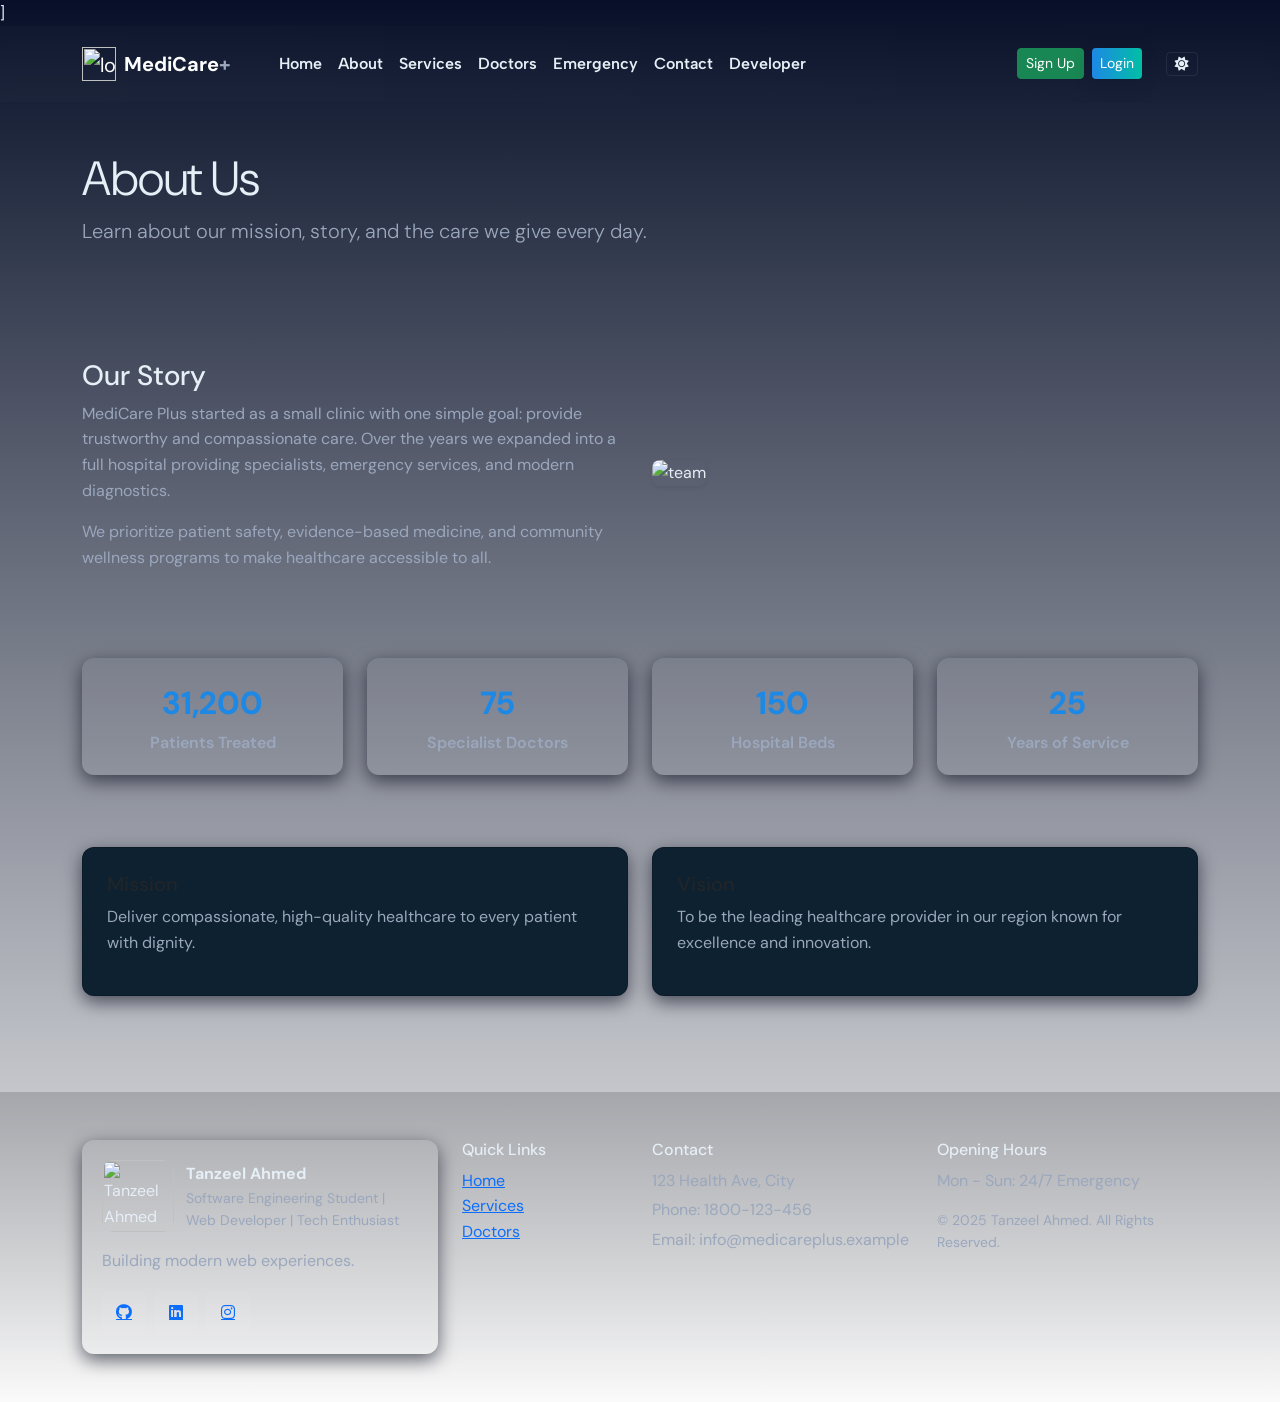
==== about.html @ 91dddd6b "docs" ====
]<!doctype html>
<html lang="en">
<head>
  <meta charset="utf-8" />
  <meta name="viewport" content="width=device-width,initial-scale=1" />
  <title>About — MediCare Plus</title>

  <link href="https://fonts.googleapis.com/css2?family=DM+Sans:wght@400;700&family=Albert+Sans:wght@400;600&display=swap" rel="stylesheet">
  <link href="https://cdn.jsdelivr.net/npm/bootstrap@5.3.2/dist/css/bootstrap.min.css" rel="stylesheet">
  <link href="https://cdnjs.cloudflare.com/ajax/libs/font-awesome/6.4.0/css/all.min.css" rel="stylesheet">
  <link href="https://unpkg.com/aos@2.3.1/dist/aos.css" rel="stylesheet">
  <link rel="stylesheet" href="style.css">
  <link rel="icon" href="https://img.icons8.com/ios-filled/50/00aaff/hospital-cross.png">
</head>
<body>
  <div class="scroll-progress" id="scrollProgress"></div>
  <!-- NAVBAR (same structure as index) -->
  <nav class="navbar navbar-expand-lg navbar-dark sticky-top py-3">
    <div class="container">
      <a class="navbar-brand d-flex align-items-center" href="index.html">
        <img src="https://img.icons8.com/ios-filled/40/ffffff/hospital.png" alt="logo" style="width:34px;margin-right:8px;">
        <span class="fw-bold">MediCare<span class="text-muted-2">+</span></span>
      </a>
      <button class="navbar-toggler" type="button" data-bs-toggle="collapse" data-bs-target="#navMain">
        <span class="navbar-toggler-icon"></span>
      </button>
      <div class="collapse navbar-collapse" id="navMain">
        <ul class="navbar-nav ms-4 me-auto">
          <li class="nav-item"><a href="index.html" class="nav-link">Home</a></li>
          <li class="nav-item"><a href="about.html" class="nav-link">About</a></li>
          <li class="nav-item"><a href="services.html" class="nav-link">Services</a></li>
          <li class="nav-item"><a href="doctors.html" class="nav-link">Doctors</a></li>
          <li class="nav-item"><a href="emergency.html" class="nav-link text-danger">Emergency</a></li>
          <li class="nav-item"><a href="contact.html" class="nav-link">Contact</a></li>
          <li class="nav-item"><a href="developer.html" class="nav-link">Developer</a></li>
        </ul>

        <div id="authArea" class="d-flex align-items-center gap-2"></div>
        <div class="ms-3 d-flex align-items-center">
          <button id="themeToggleBtn" class="btn btn-sm btn-outline-light ms-2" title="Toggle theme"><i class="fa-solid fa-sun"></i></button>
        </div>
      </div>
    </div>
  </nav>

  <!-- PAGE HEADER -->
  <header class="py-5" style="background-image: url('https://source.unsplash.com/1600x500/?hospital,building'); background-size:cover; background-position:center;">
    <div class="container text-white" data-aos="fade-up">
      <h1 class="display-5">About Us</h1>
      <p class="lead text-muted-2">Learn about our mission, story, and the care we give every day.</p>
    </div>
  </header>

  <main class="py-5">
    <div class="container">
      <div class="row g-4 align-items-center">
        <div class="col-lg-6" data-aos="fade-right">
          <h3>Our Story</h3>
          <p class="text-muted-2">MediCare Plus started as a small clinic with one simple goal: provide trustworthy and compassionate care. Over the years we expanded into a full hospital providing specialists, emergency services, and modern diagnostics.</p>
          <p class="text-muted-2">We prioritize patient safety, evidence-based medicine, and community wellness programs to make healthcare accessible to all.</p>
        </div>
        <div class="col-lg-6" data-aos="fade-left">
          <img src="https://source.unsplash.com/900x600/?healthcare,team" alt="team" class="img-fluid rounded-3 shadow-sm">
        </div>
      </div>

      <!-- STATS -->
      <div class="row mt-5 gy-4">
        <div class="col-md-3" data-aos="fade-up">
          <div class="stat footer-card js-counter">
            <div class="num" data-target="50000">0</div>
            <div class="kicker">Patients Treated</div>
          </div>
        </div>
        <div class="col-md-3" data-aos="fade-up" data-aos-delay="80">
          <div class="stat footer-card js-counter">
            <div class="num" data-target="200">0</div>
            <div class="kicker">Specialist Doctors</div>
          </div>
        </div>
        <div class="col-md-3" data-aos="fade-up" data-aos-delay="160">
          <div class="stat footer-card js-counter">
            <div class="num" data-target="300">0</div>
            <div class="kicker">Hospital Beds</div>
          </div>
        </div>
        <div class="col-md-3" data-aos="fade-up" data-aos-delay="240">
          <div class="stat footer-card js-counter">
            <div class="num" data-target="25">0</div>
            <div class="kicker">Years of Service</div>
          </div>
        </div>
      </div>

      <!-- Mission & Vision -->
      <div class="row mt-5 gy-4">
        <div class="col-md-6" data-aos="fade-up"><div class="card p-4 custom"><h5>Mission</h5><p class="text-muted-2">Deliver compassionate, high-quality healthcare to every patient with dignity.</p></div></div>
        <div class="col-md-6" data-aos="fade-up" data-aos-delay="80"><div class="card p-4 custom"><h5>Vision</h5><p class="text-muted-2">To be the leading healthcare provider in our region known for excellence and innovation.</p></div></div>
      </div>

    </div>
  </main>

  <!-- Footer (same as index) -->
  <footer class="site-footer">
    <div class="container">
      <div class="row gy-4">
        <div class="col-lg-4">
          <div class="footer-card">
            <div class="d-flex align-items-center">
              <img src="https://via.placeholder.com/100x100?text=TA" alt="Tanzeel Ahmed" style="width:72px;height:72px;border-radius:12px;margin-right:12px;">
              <div>
                <strong>Tanzeel Ahmed</strong>
                <div class="small text-muted-2">Software Engineering Student | Web Developer | Tech Enthusiast</div>
              </div>
            </div>
            <p class="mt-3 text-muted-2">Building modern web experiences.</p>
            <div class="d-flex mt-3">
              <a class="social-icon" href="https://github.com/Tanzeel804" target="_blank" rel="noreferrer"><i class="fa-brands fa-github"></i></a>
              <a class="social-icon" href="https://www.linkedin.com/in/tanzeel-ahmed-b21288397/" target="_blank" rel="noreferrer"><i class="fa-brands fa-linkedin"></i></a>
              <a class="social-icon" href="https://www.instagram.com/tanzeelahmedpov/" target="_blank" rel="noreferrer"><i class="fa-brands fa-instagram"></i></a>
            </div>
          </div>
        </div>

        <div class="col-lg-2">
          <h6>Quick Links</h6>
          <ul class="list-unstyled text-muted-2">
            <li><a href="index.html">Home</a></li>
            <li><a href="services.html">Services</a></li>
            <li><a href="doctors.html">Doctors</a></li>
          </ul>
        </div>

        <div class="col-lg-3">
          <h6>Contact</h6>
          <p class="text-muted-2 mb-1">123 Health Ave, City</p>
          <p class="text-muted-2 mb-1">Phone: 1800-123-456</p>
          <p class="text-muted-2 mb-0">Email: info@medicareplus.example</p>
        </div>

        <div class="col-lg-3">
          <h6>Opening Hours</h6>
          <p class="text-muted-2 mb-0">Mon - Sun: 24/7 Emergency</p>
          <div class="mt-3"><small class="text-muted-2">© 2025 Tanzeel Ahmed. All Rights Reserved.</small></div>
        </div>
      </div>
    </div>
  </footer>

  <button id="backToTop" class="btn btn-primary" title="Back to top"><i class="fa-solid fa-arrow-up"></i></button>

  <!-- SIGNUP / LOGIN modals (same markup as index) -->
  <!-- Signup -->
  <div class="modal fade" id="signupModal" tabindex="-1" aria-hidden="true">
    <div class="modal-dialog modal-dialog-centered"><div class="modal-content">
      <form id="signupForm">
        <div class="modal-header"><h5 class="modal-title">Sign Up</h5><button class="btn-close" data-bs-dismiss="modal"></button></div>
        <div class="modal-body">
          <div class="mb-3"><label class="form-label">Full Name</label><input id="signupName" class="form-control" required></div>
          <div class="mb-3"><label class="form-label">Email</label><input id="signupEmail" type="email" class="form-control" required></div>
          <div class="mb-3"><label class="form-label">Password</label><input id="signupPassword" type="password" class="form-control" required></div>
          <div class="mb-3"><label class="form-label">Confirm Password</label><input id="signupPassword2" type="password" class="form-control" required></div>
        </div>
        <div class="modal-footer"><button class="btn btn-secondary" data-bs-dismiss="modal" type="button">Cancel</button><button class="btn btn-primary" type="submit">Create Account</button></div>
      </form>
    </div></div>
  </div>

  <!-- Login -->
  <div class="modal fade" id="loginModal" tabindex="-1" aria-hidden="true">
    <div class="modal-dialog modal-dialog-centered"><div class="modal-content">
      <form id="loginForm">
        <div class="modal-header"><h5 class="modal-title">Login</h5><button class="btn-close" data-bs-dismiss="modal"></button></div>
        <div class="modal-body">
          <div class="mb-3"><label class="form-label">Email</label><input id="loginEmail" type="email" class="form-control" required></div>
          <div class="mb-3"><label class="form-label">Password</label><input id="loginPassword" type="password" class="form-control" required></div>
        </div>
        <div class="modal-footer"><button class="btn btn-secondary" data-bs-dismiss="modal" type="button">Cancel</button><button class="btn btn-primary" type="submit">Login</button></div>
      </form>
    </div></div>
  </div>

  <script src="https://cdn.jsdelivr.net/npm/bootstrap@5.3.2/dist/js/bootstrap.bundle.min.js"></script>
  <script src="https://unpkg.com/aos@2.3.1/dist/aos.js"></script>
  <script src="script.js"></script>
</body>
</html>
---- style.css ----
/* style.css
   Main styles, theme variables, responsive rules, footer + components
*/

/* ---------------------------
   THEME VARIABLES (default: dark)
   --------------------------- */
:root {
    /* primary / accents */
    --primary: #1e88e5;
    --secondary: #43a047;
    --accent: #00bfa5;

    /* backgrounds / text */
    --bg: #071028;
    --surface: #0f1724;
    --muted: #9aa7bd;
    --text: #e6eef6;
    --card: #0e2130;
    --danger: #e34b4b;

    /* other */
    --glass: rgba(255, 255, 255, 0.04);
    --radius: 12px;
    --shadow: 0 6px 18px rgba(2, 6, 23, 0.6);
}

/* Light theme overrides */
:root[data-theme="light"] {
    --primary: #0b66ff;
    --secondary: #1e9b6f;
    --accent: #0ea5a4;

    --bg: #f7fbff;
    --surface: #ffffff;
    --muted: #576573;
    --text: #052028;
    --card: #ffffff;
    --danger: #c53030;

    --glass: rgba(2, 6, 23, 0.02);
    --shadow: 0 8px 24px rgba(2, 6, 23, 0.06);
}

/* ---------------------------
   Fonts (use Google Fonts links in HTML)
   Fallbacks provided
   --------------------------- */
body {
    font-family: "DM Sans", system-ui, -apple-system, "Segoe UI", Roboto, "Helvetica Neue", Arial;
    background: linear-gradient(180deg, var(--bg) 0%, rgba(0, 0, 0, 0.02) 100%);
    color: var(--text);
    -webkit-font-smoothing: antialiased;
    -moz-osx-font-smoothing: grayscale;
    line-height: 1.6;
    margin: 0;
}

/* Headings: attempt to use 'Supreme Spihe' for hero/section titles,
   fallback to 'DM Sans' or system fonts if not available. */
.h1,
h1,
.hero-title {
    font-family: "Supreme Spihe", "DM Sans", sans-serif;
    font-weight: 700;
    letter-spacing: -0.5px;
    color: var(--text);
}

/* Accent font */
.accent {
    font-family: "Zen Dot Z", "DM Sans", sans-serif;
}

/* Nav specific */
.navbar {
    background: linear-gradient(90deg, rgba(255, 255, 255, 0.02), transparent);
    backdrop-filter: blur(6px);
    box-shadow: none;
}

.navbar .nav-link {
    color: var(--text) !important;
    font-family: "Albert Sans", "DM Sans", sans-serif;
    font-weight: 600;
}

/* Scroll progress bar (top) */
.scroll-progress {
    position: fixed;
    top: 0;
    left: 0;
    height: 4px;
    width: 0%;
    background: linear-gradient(90deg, var(--primary), var(--accent));
    z-index: 11000;
    border-bottom-right-radius: 3px;
    border-bottom-left-radius: 3px;
}

/* HERO */
.hero {
    padding: 80px 0;
    background-image: linear-gradient(180deg, rgba(0, 0, 0, 0.25), rgba(0, 0, 0, 0.1));
    border-bottom-left-radius: 18px;
    border-bottom-right-radius: 18px;
}

.hero .card {
    background: linear-gradient(180deg, rgba(255, 255, 255, 0.02), rgba(255, 255, 255, 0.01));
    border-radius: var(--radius);
    box-shadow: var(--shadow);
}

/* Services / cards */
.card.custom {
    border-radius: 12px;
    background: var(--card);
    box-shadow: var(--shadow);
    transition: transform .28s ease, box-shadow .28s ease;
}

.card.custom:hover {
    transform: translateY(-8px);
    box-shadow: 0 18px 40px rgba(2, 6, 23, 0.5);
}

/* Doctor card */
.doctor-card {
    border-radius: 14px;
    overflow: hidden;
    background: linear-gradient(180deg, rgba(255, 255, 255, 0.01), rgba(255, 255, 255, 0.02));
    transition: transform .25s ease;
}

.doctor-card:hover {
    transform: translateY(-8px);
}

/* Buttons */
.btn-primary {
    background: linear-gradient(90deg, var(--primary), var(--accent));
    border: none;
    box-shadow: 0 6px 18px rgba(10, 20, 40, 0.2);
}

.btn-outline-light {
    color: var(--text);
    border-color: rgba(255, 255, 255, 0.08);
}

/* Footer */
.site-footer {
    background: linear-gradient(180deg, rgba(0, 0, 0, 0.16), transparent);
    padding: 48px 0;
    margin-top: 48px;
}

.footer-card {
    background: linear-gradient(180deg, rgba(255, 255, 255, 0.02), rgba(255, 255, 255, 0.01));
    border-radius: 12px;
    padding: 20px;
    box-shadow: var(--shadow);
}

/* Back-to-top button */
#backToTop {
    position: fixed;
    right: 18px;
    bottom: 18px;
    z-index: 10800;
    display: none;
    border-radius: 50%;
    width: 48px;
    height: 48px;
    align-items: center;
    justify-content: center;
}

/* Counters */
.stat {
    text-align: center;
}

.stat .num {
    font-size: 2rem;
    font-weight: 800;
    color: var(--primary);
}

/* Forms */
.form-control:focus {
    box-shadow: 0 6px 18px rgba(10, 20, 40, 0.08);
    border-color: var(--primary);
}

/* Responsive tweaks */
@media (max-width: 768px) {
    .hero {
        padding: 36px 0;
    }
}

/* small helper */
.text-muted-2 {
    color: var(--muted);
}

/* utilities for badge/emergency */
.emergency-badge {
    display: inline-flex;
    gap: 8px;
    align-items: center;
    padding: 8px 12px;
    border-radius: 999px;
    background: linear-gradient(90deg, rgba(227, 75, 75, 0.12), rgba(255, 255, 255, 0.02));
    border: 1px solid rgba(227, 75, 75, 0.08);
    color: var(--danger);
    font-weight: 700;
}

/* small card for footer social icons */
.social-icon {
    width: 44px;
    height: 44px;
    display: inline-flex;
    align-items: center;
    justify-content: center;
    border-radius: 8px;
    background: var(--glass);
    margin-right: 8px;
    transition: transform .15s ease;
}

.social-icon:hover {
    transform: translateY(-4px);
}

/* small form error */
.invalid-feedback {
    display: none;
    color: #ff8080;
    font-weight: 600;
}

.is-invalid+.invalid-feedback {
    display: block;
}

/* small subtle util */
.kicker {
    color: var(--muted);
    font-weight: 600;
}

/* END of style.css */
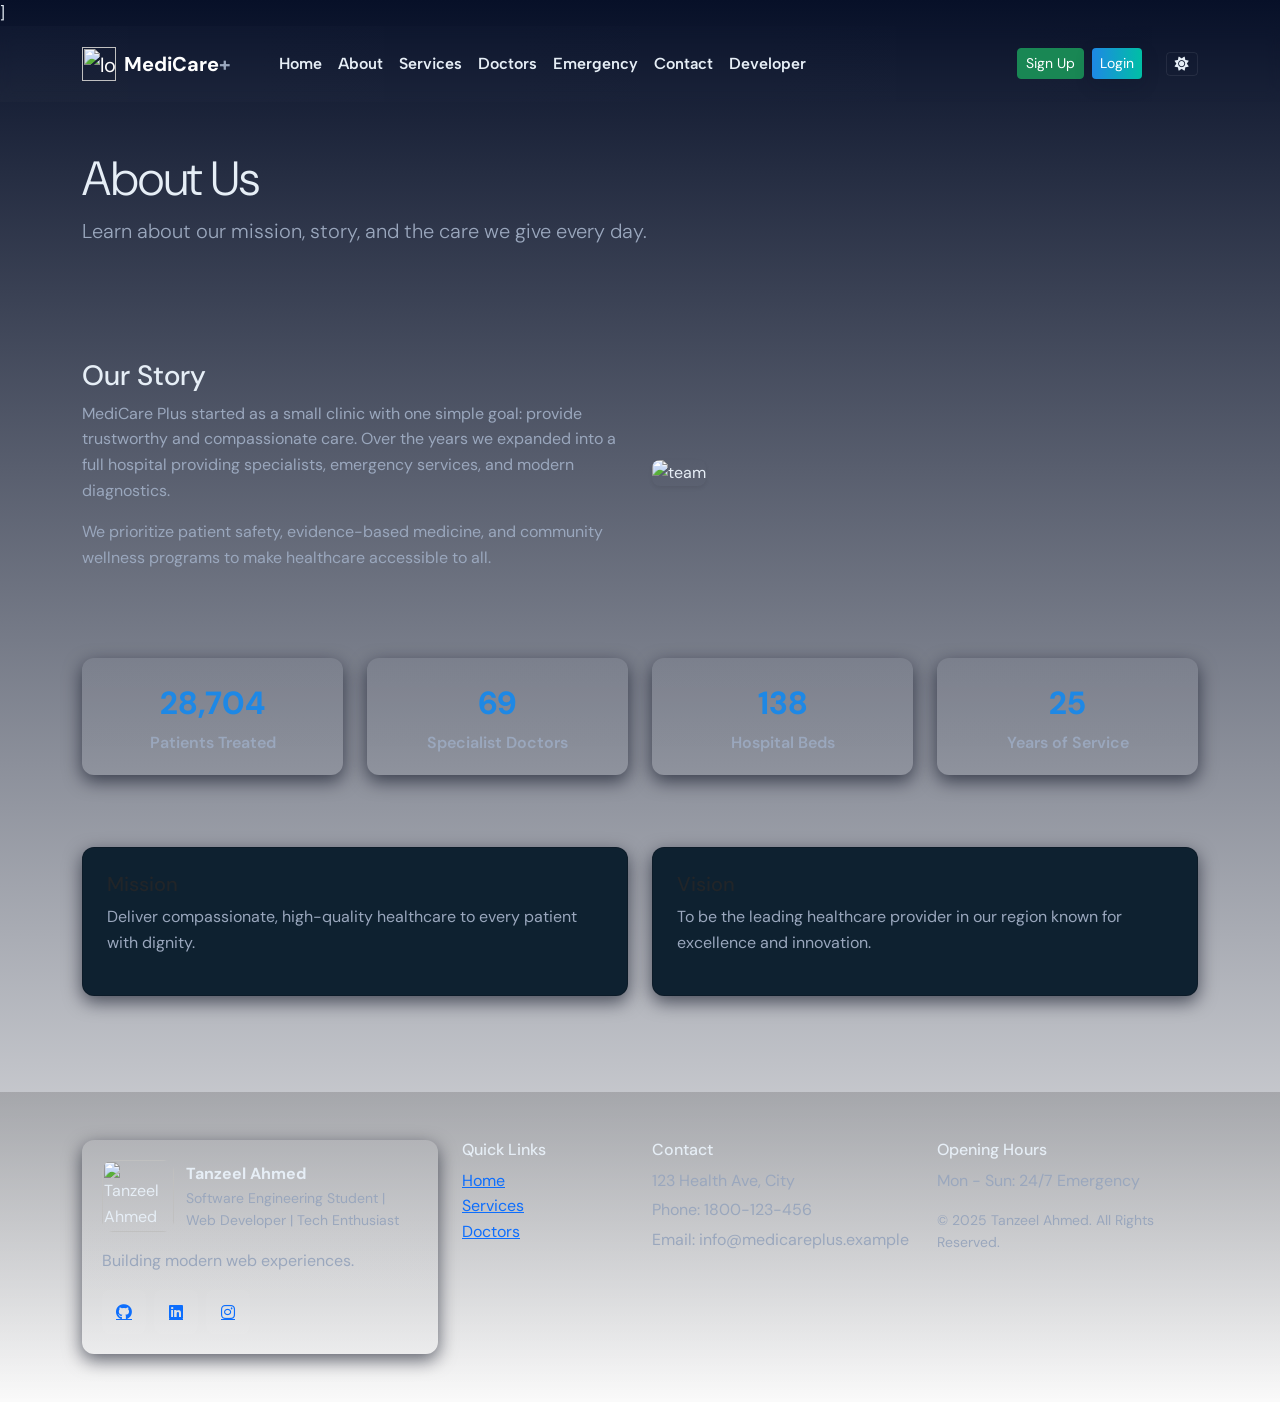
==== commit ff7a728c: "docs" ====
--- a/about.html
+++ b/about.html
@@ -1,188 +1,376 @@
 ]<!doctype html>
 <html lang="en">
-<head>
-  <meta charset="utf-8" />
-  <meta name="viewport" content="width=device-width,initial-scale=1" />
-  <title>About — MediCare Plus</title>
-
-  <link href="https://fonts.googleapis.com/css2?family=DM+Sans:wght@400;700&family=Albert+Sans:wght@400;600&display=swap" rel="stylesheet">
-  <link href="https://cdn.jsdelivr.net/npm/bootstrap@5.3.2/dist/css/bootstrap.min.css" rel="stylesheet">
-  <link href="https://cdnjs.cloudflare.com/ajax/libs/font-awesome/6.4.0/css/all.min.css" rel="stylesheet">
-  <link href="https://unpkg.com/aos@2.3.1/dist/aos.css" rel="stylesheet">
-  <link rel="stylesheet" href="style.css">
-  <link rel="icon" href="https://img.icons8.com/ios-filled/50/00aaff/hospital-cross.png">
-</head>
-<body>
-  <div class="scroll-progress" id="scrollProgress"></div>
-  <!-- NAVBAR (same structure as index) -->
-  <nav class="navbar navbar-expand-lg navbar-dark sticky-top py-3">
-    <div class="container">
-      <a class="navbar-brand d-flex align-items-center" href="index.html">
-        <img src="https://img.icons8.com/ios-filled/40/ffffff/hospital.png" alt="logo" style="width:34px;margin-right:8px;">
-        <span class="fw-bold">MediCare<span class="text-muted-2">+</span></span>
-      </a>
-      <button class="navbar-toggler" type="button" data-bs-toggle="collapse" data-bs-target="#navMain">
-        <span class="navbar-toggler-icon"></span>
-      </button>
-      <div class="collapse navbar-collapse" id="navMain">
-        <ul class="navbar-nav ms-4 me-auto">
-          <li class="nav-item"><a href="index.html" class="nav-link">Home</a></li>
-          <li class="nav-item"><a href="about.html" class="nav-link">About</a></li>
-          <li class="nav-item"><a href="services.html" class="nav-link">Services</a></li>
-          <li class="nav-item"><a href="doctors.html" class="nav-link">Doctors</a></li>
-          <li class="nav-item"><a href="emergency.html" class="nav-link text-danger">Emergency</a></li>
-          <li class="nav-item"><a href="contact.html" class="nav-link">Contact</a></li>
-          <li class="nav-item"><a href="developer.html" class="nav-link">Developer</a></li>
-        </ul>
-
-        <div id="authArea" class="d-flex align-items-center gap-2"></div>
-        <div class="ms-3 d-flex align-items-center">
-          <button id="themeToggleBtn" class="btn btn-sm btn-outline-light ms-2" title="Toggle theme"><i class="fa-solid fa-sun"></i></button>
+  <head>
+    <meta charset="utf-8" />
+    <meta name="viewport" content="width=device-width,initial-scale=1" />
+    <title>About — MediCare Plus</title>
+
+    <link
+      href="https://fonts.googleapis.com/css2?family=DM+Sans:wght@400;700&family=Albert+Sans:wght@400;600&display=swap"
+      rel="stylesheet"
+    />
+    <link
+      href="https://cdn.jsdelivr.net/npm/bootstrap@5.3.2/dist/css/bootstrap.min.css"
+      rel="stylesheet"
+    />
+    <link
+      href="https://cdnjs.cloudflare.com/ajax/libs/font-awesome/6.4.0/css/all.min.css"
+      rel="stylesheet"
+    />
+    <link href="https://unpkg.com/aos@2.3.1/dist/aos.css" rel="stylesheet" />
+    <link rel="stylesheet" href="style.css" />
+    <link
+      rel="icon"
+      href="https://img.icons8.com/ios-filled/50/00aaff/hospital-cross.png"
+    />
+  </head>
+  <body>
+    <div class="scroll-progress" id="scrollProgress"></div>
+    <!-- NAVBAR (same structure as index) -->
+    <nav class="navbar navbar-expand-lg navbar-dark sticky-top py-3">
+      <div class="container">
+        <a class="navbar-brand d-flex align-items-center" href="index.html">
+          <img
+            src="https://img.icons8.com/ios-filled/40/ffffff/hospital.png"
+            alt="logo"
+            style="width: 34px; margin-right: 8px"
+          />
+          <span class="fw-bold"
+            >MediCare<span class="text-muted-2">+</span></span
+          >
+        </a>
+        <button
+          class="navbar-toggler"
+          type="button"
+          data-bs-toggle="collapse"
+          data-bs-target="#navMain"
+        >
+          <span class="navbar-toggler-icon"></span>
+        </button>
+        <div class="collapse navbar-collapse" id="navMain">
+          <ul class="navbar-nav ms-4 me-auto">
+            <li class="nav-item">
+              <a href="index.html" class="nav-link">Home</a>
+            </li>
+            <li class="nav-item">
+              <a href="about.html" class="nav-link">About</a>
+            </li>
+            <li class="nav-item">
+              <a href="services.html" class="nav-link">Services</a>
+            </li>
+            <li class="nav-item">
+              <a href="doctors.html" class="nav-link">Doctors</a>
+            </li>
+            <li class="nav-item">
+              <a href="emergency.html" class="nav-link text-danger"
+                >Emergency</a
+              >
+            </li>
+            <li class="nav-item">
+              <a href="contact.html" class="nav-link">Contact</a>
+            </li>
+            <li class="nav-item">
+              <a href="developer.html" class="nav-link">Developer</a>
+            </li>
+          </ul>
+
+          <div id="authArea" class="d-flex align-items-center gap-2"></div>
+          <div class="ms-3 d-flex align-items-center">
+            <button
+              id="themeToggleBtn"
+              class="btn btn-sm btn-outline-light ms-2"
+              title="Toggle theme"
+            >
+              <i class="fa-solid fa-sun"></i>
+            </button>
+          </div>
+        </div>
+      </div>
+    </nav>
+
+    <!-- PAGE HEADER -->
+    <header
+      class="py-5"
+      style="
+        background-image: url(&quot;https://source.unsplash.com/1600x500/?hospital,building&quot;);
+        background-size: cover;
+        background-position: center;
+      "
+    >
+      <div class="container text-white" data-aos="fade-up">
+        <h1 class="display-5">About Us</h1>
+        <p class="lead text-muted-2">
+          Learn about our mission, story, and the care we give every day.
+        </p>
+      </div>
+    </header>
+
+    <main class="py-5">
+      <div class="container">
+        <div class="row g-4 align-items-center">
+          <div class="col-lg-6" data-aos="fade-right">
+            <h3>Our Story</h3>
+            <p class="text-muted-2">
+              MediCare Plus started as a small clinic with one simple goal:
+              provide trustworthy and compassionate care. Over the years we
+              expanded into a full hospital providing specialists, emergency
+              services, and modern diagnostics.
+            </p>
+            <p class="text-muted-2">
+              We prioritize patient safety, evidence-based medicine, and
+              community wellness programs to make healthcare accessible to all.
+            </p>
+          </div>
+          <div class="col-lg-6" data-aos="fade-left">
+            <img
+              src="https://source.unsplash.com/900x600/?healthcare,team"
+              alt="team"
+              class="img-fluid rounded-3 shadow-sm"
+            />
+          </div>
+        </div>
+
+        <!-- STATS -->
+        <div class="row mt-5 gy-4">
+          <div class="col-md-3" data-aos="fade-up">
+            <div class="stat footer-card js-counter">
+              <div class="num" data-target="50000">0</div>
+              <div class="kicker">Patients Treated</div>
+            </div>
+          </div>
+          <div class="col-md-3" data-aos="fade-up" data-aos-delay="80">
+            <div class="stat footer-card js-counter">
+              <div class="num" data-target="200">0</div>
+              <div class="kicker">Specialist Doctors</div>
+            </div>
+          </div>
+          <div class="col-md-3" data-aos="fade-up" data-aos-delay="160">
+            <div class="stat footer-card js-counter">
+              <div class="num" data-target="300">0</div>
+              <div class="kicker">Hospital Beds</div>
+            </div>
+          </div>
+          <div class="col-md-3" data-aos="fade-up" data-aos-delay="240">
+            <div class="stat footer-card js-counter">
+              <div class="num" data-target="25">0</div>
+              <div class="kicker">Years of Service</div>
+            </div>
+          </div>
+        </div>
+
+        <!-- Mission & Vision -->
+        <div class="row mt-5 gy-4">
+          <div class="col-md-6" data-aos="fade-up">
+            <div class="card p-4 custom">
+              <h5>Mission</h5>
+              <p class="text-muted-2">
+                Deliver compassionate, high-quality healthcare to every patient
+                with dignity.
+              </p>
+            </div>
+          </div>
+          <div class="col-md-6" data-aos="fade-up" data-aos-delay="80">
+            <div class="card p-4 custom">
+              <h5>Vision</h5>
+              <p class="text-muted-2">
+                To be the leading healthcare provider in our region known for
+                excellence and innovation.
+              </p>
+            </div>
+          </div>
+        </div>
+      </div>
+    </main>
+
+    <!-- Footer (same as index) -->
+    <footer class="site-footer">
+      <div class="container">
+        <div class="row gy-4">
+          <div class="col-lg-4">
+            <div class="footer-card">
+              <div class="d-flex align-items-center">
+                <img
+                  src="https://via.placeholder.com/100x100?text=TA"
+                  alt="Tanzeel Ahmed"
+                  style="
+                    width: 72px;
+                    height: 72px;
+                    border-radius: 12px;
+                    margin-right: 12px;
+                  "
+                />
+                <div>
+                  <strong>Tanzeel Ahmed</strong>
+                  <div class="small text-muted-2">
+                    Software Engineering Student | Web Developer | Tech
+                    Enthusiast
+                  </div>
+                </div>
+              </div>
+              <p class="mt-3 text-muted-2">Building modern web experiences.</p>
+              <div class="d-flex mt-3">
+                <a
+                  class="social-icon"
+                  href="https://github.com/Tanzeel804"
+                  target="_blank"
+                  rel="noreferrer"
+                  ><i class="fa-brands fa-github"></i
+                ></a>
+                <a
+                  class="social-icon"
+                  href="https://www.linkedin.com/in/tanzeel-ahmed-b21288397/"
+                  target="_blank"
+                  rel="noreferrer"
+                  ><i class="fa-brands fa-linkedin"></i
+                ></a>
+                <a
+                  class="social-icon"
+                  href="https://www.instagram.com/tanzeelahmedpov/"
+                  target="_blank"
+                  rel="noreferrer"
+                  ><i class="fa-brands fa-instagram"></i
+                ></a>
+              </div>
+            </div>
+          </div>
+
+          <div class="col-lg-2">
+            <h6>Quick Links</h6>
+            <ul class="list-unstyled text-muted-2">
+              <li><a href="index.html">Home</a></li>
+              <li><a href="services.html">Services</a></li>
+              <li><a href="doctors.html">Doctors</a></li>
+            </ul>
+          </div>
+
+          <div class="col-lg-3">
+            <h6>Contact</h6>
+            <p class="text-muted-2 mb-1">123 Health Ave, City</p>
+            <p class="text-muted-2 mb-1">Phone: 1800-123-456</p>
+            <p class="text-muted-2 mb-0">Email: info@medicareplus.example</p>
+          </div>
+
+          <div class="col-lg-3">
+            <h6>Opening Hours</h6>
+            <p class="text-muted-2 mb-0">Mon - Sun: 24/7 Emergency</p>
+            <div class="mt-3">
+              <small class="text-muted-2"
+                >© 2025 Tanzeel Ahmed. All Rights Reserved.</small
+              >
+            </div>
+          </div>
+        </div>
+      </div>
+    </footer>
+
+    <button id="backToTop" class="btn btn-primary" title="Back to top">
+      <i class="fa-solid fa-arrow-up"></i>
+    </button>
+
+    <!-- SIGNUP / LOGIN modals (same markup as index) -->
+    <!-- Signup -->
+    <div class="modal fade" id="signupModal" tabindex="-1" aria-hidden="true">
+      <div class="modal-dialog modal-dialog-centered">
+        <div class="modal-content">
+          <form id="signupForm">
+            <div class="modal-header">
+              <h5 class="modal-title">Sign Up</h5>
+              <button class="btn-close" data-bs-dismiss="modal"></button>
+            </div>
+            <div class="modal-body">
+              <div class="mb-3">
+                <label class="form-label">Full Name</label
+                ><input id="signupName" class="form-control" required />
+              </div>
+              <div class="mb-3">
+                <label class="form-label">Email</label
+                ><input
+                  id="signupEmail"
+                  type="email"
+                  class="form-control"
+                  required
+                />
+              </div>
+              <div class="mb-3">
+                <label class="form-label">Password</label
+                ><input
+                  id="signupPassword"
+                  type="password"
+                  class="form-control"
+                  required
+                />
+              </div>
+              <div class="mb-3">
+                <label class="form-label">Confirm Password</label
+                ><input
+                  id="signupPassword2"
+                  type="password"
+                  class="form-control"
+                  required
+                />
+              </div>
+            </div>
+            <div class="modal-footer">
+              <button
+                class="btn btn-secondary"
+                data-bs-dismiss="modal"
+                type="button"
+              >
+                Cancel</button
+              ><button class="btn btn-primary" type="submit">
+                Create Account
+              </button>
+            </div>
+          </form>
         </div>
       </div>
     </div>
-  </nav>
-
-  <!-- PAGE HEADER -->
-  <header class="py-5" style="background-image: url('https://source.unsplash.com/1600x500/?hospital,building'); background-size:cover; background-position:center;">
-    <div class="container text-white" data-aos="fade-up">
-      <h1 class="display-5">About Us</h1>
-      <p class="lead text-muted-2">Learn about our mission, story, and the care we give every day.</p>
+
+    <!-- Login -->
+    <div class="modal fade" id="loginModal" tabindex="-1" aria-hidden="true">
+      <div class="modal-dialog modal-dialog-centered">
+        <div class="modal-content">
+          <form id="loginForm">
+            <div class="modal-header">
+              <h5 class="modal-title">Login</h5>
+              <button class="btn-close" data-bs-dismiss="modal"></button>
+            </div>
+            <div class="modal-body">
+              <div class="mb-3">
+                <label class="form-label">Email</label
+                ><input
+                  id="loginEmail"
+                  type="email"
+                  class="form-control"
+                  required
+                />
+              </div>
+              <div class="mb-3">
+                <label class="form-label">Password</label
+                ><input
+                  id="loginPassword"
+                  type="password"
+                  class="form-control"
+                  required
+                />
+              </div>
+            </div>
+            <div class="modal-footer">
+              <button
+                class="btn btn-secondary"
+                data-bs-dismiss="modal"
+                type="button"
+              >
+                Cancel</button
+              ><button class="btn btn-primary" type="submit">Login</button>
+            </div>
+          </form>
+        </div>
+      </div>
     </div>
-  </header>
-
-  <main class="py-5">
-    <div class="container">
-      <div class="row g-4 align-items-center">
-        <div class="col-lg-6" data-aos="fade-right">
-          <h3>Our Story</h3>
-          <p class="text-muted-2">MediCare Plus started as a small clinic with one simple goal: provide trustworthy and compassionate care. Over the years we expanded into a full hospital providing specialists, emergency services, and modern diagnostics.</p>
-          <p class="text-muted-2">We prioritize patient safety, evidence-based medicine, and community wellness programs to make healthcare accessible to all.</p>
-        </div>
-        <div class="col-lg-6" data-aos="fade-left">
-          <img src="https://source.unsplash.com/900x600/?healthcare,team" alt="team" class="img-fluid rounded-3 shadow-sm">
-        </div>
-      </div>
-
-      <!-- STATS -->
-      <div class="row mt-5 gy-4">
-        <div class="col-md-3" data-aos="fade-up">
-          <div class="stat footer-card js-counter">
-            <div class="num" data-target="50000">0</div>
-            <div class="kicker">Patients Treated</div>
-          </div>
-        </div>
-        <div class="col-md-3" data-aos="fade-up" data-aos-delay="80">
-          <div class="stat footer-card js-counter">
-            <div class="num" data-target="200">0</div>
-            <div class="kicker">Specialist Doctors</div>
-          </div>
-        </div>
-        <div class="col-md-3" data-aos="fade-up" data-aos-delay="160">
-          <div class="stat footer-card js-counter">
-            <div class="num" data-target="300">0</div>
-            <div class="kicker">Hospital Beds</div>
-          </div>
-        </div>
-        <div class="col-md-3" data-aos="fade-up" data-aos-delay="240">
-          <div class="stat footer-card js-counter">
-            <div class="num" data-target="25">0</div>
-            <div class="kicker">Years of Service</div>
-          </div>
-        </div>
-      </div>
-
-      <!-- Mission & Vision -->
-      <div class="row mt-5 gy-4">
-        <div class="col-md-6" data-aos="fade-up"><div class="card p-4 custom"><h5>Mission</h5><p class="text-muted-2">Deliver compassionate, high-quality healthcare to every patient with dignity.</p></div></div>
-        <div class="col-md-6" data-aos="fade-up" data-aos-delay="80"><div class="card p-4 custom"><h5>Vision</h5><p class="text-muted-2">To be the leading healthcare provider in our region known for excellence and innovation.</p></div></div>
-      </div>
-
-    </div>
-  </main>
-
-  <!-- Footer (same as index) -->
-  <footer class="site-footer">
-    <div class="container">
-      <div class="row gy-4">
-        <div class="col-lg-4">
-          <div class="footer-card">
-            <div class="d-flex align-items-center">
-              <img src="https://via.placeholder.com/100x100?text=TA" alt="Tanzeel Ahmed" style="width:72px;height:72px;border-radius:12px;margin-right:12px;">
-              <div>
-                <strong>Tanzeel Ahmed</strong>
-                <div class="small text-muted-2">Software Engineering Student | Web Developer | Tech Enthusiast</div>
-              </div>
-            </div>
-            <p class="mt-3 text-muted-2">Building modern web experiences.</p>
-            <div class="d-flex mt-3">
-              <a class="social-icon" href="https://github.com/Tanzeel804" target="_blank" rel="noreferrer"><i class="fa-brands fa-github"></i></a>
-              <a class="social-icon" href="https://www.linkedin.com/in/tanzeel-ahmed-b21288397/" target="_blank" rel="noreferrer"><i class="fa-brands fa-linkedin"></i></a>
-              <a class="social-icon" href="https://www.instagram.com/tanzeelahmedpov/" target="_blank" rel="noreferrer"><i class="fa-brands fa-instagram"></i></a>
-            </div>
-          </div>
-        </div>
-
-        <div class="col-lg-2">
-          <h6>Quick Links</h6>
-          <ul class="list-unstyled text-muted-2">
-            <li><a href="index.html">Home</a></li>
-            <li><a href="services.html">Services</a></li>
-            <li><a href="doctors.html">Doctors</a></li>
-          </ul>
-        </div>
-
-        <div class="col-lg-3">
-          <h6>Contact</h6>
-          <p class="text-muted-2 mb-1">123 Health Ave, City</p>
-          <p class="text-muted-2 mb-1">Phone: 1800-123-456</p>
-          <p class="text-muted-2 mb-0">Email: info@medicareplus.example</p>
-        </div>
-
-        <div class="col-lg-3">
-          <h6>Opening Hours</h6>
-          <p class="text-muted-2 mb-0">Mon - Sun: 24/7 Emergency</p>
-          <div class="mt-3"><small class="text-muted-2">© 2025 Tanzeel Ahmed. All Rights Reserved.</small></div>
-        </div>
-      </div>
-    </div>
-  </footer>
-
-  <button id="backToTop" class="btn btn-primary" title="Back to top"><i class="fa-solid fa-arrow-up"></i></button>
-
-  <!-- SIGNUP / LOGIN modals (same markup as index) -->
-  <!-- Signup -->
-  <div class="modal fade" id="signupModal" tabindex="-1" aria-hidden="true">
-    <div class="modal-dialog modal-dialog-centered"><div class="modal-content">
-      <form id="signupForm">
-        <div class="modal-header"><h5 class="modal-title">Sign Up</h5><button class="btn-close" data-bs-dismiss="modal"></button></div>
-        <div class="modal-body">
-          <div class="mb-3"><label class="form-label">Full Name</label><input id="signupName" class="form-control" required></div>
-          <div class="mb-3"><label class="form-label">Email</label><input id="signupEmail" type="email" class="form-control" required></div>
-          <div class="mb-3"><label class="form-label">Password</label><input id="signupPassword" type="password" class="form-control" required></div>
-          <div class="mb-3"><label class="form-label">Confirm Password</label><input id="signupPassword2" type="password" class="form-control" required></div>
-        </div>
-        <div class="modal-footer"><button class="btn btn-secondary" data-bs-dismiss="modal" type="button">Cancel</button><button class="btn btn-primary" type="submit">Create Account</button></div>
-      </form>
-    </div></div>
-  </div>
-
-  <!-- Login -->
-  <div class="modal fade" id="loginModal" tabindex="-1" aria-hidden="true">
-    <div class="modal-dialog modal-dialog-centered"><div class="modal-content">
-      <form id="loginForm">
-        <div class="modal-header"><h5 class="modal-title">Login</h5><button class="btn-close" data-bs-dismiss="modal"></button></div>
-        <div class="modal-body">
-          <div class="mb-3"><label class="form-label">Email</label><input id="loginEmail" type="email" class="form-control" required></div>
-          <div class="mb-3"><label class="form-label">Password</label><input id="loginPassword" type="password" class="form-control" required></div>
-        </div>
-        <div class="modal-footer"><button class="btn btn-secondary" data-bs-dismiss="modal" type="button">Cancel</button><button class="btn btn-primary" type="submit">Login</button></div>
-      </form>
-    </div></div>
-  </div>
-
-  <script src="https://cdn.jsdelivr.net/npm/bootstrap@5.3.2/dist/js/bootstrap.bundle.min.js"></script>
-  <script src="https://unpkg.com/aos@2.3.1/dist/aos.js"></script>
-  <script src="script.js"></script>
-</body>
-</html>+
+    <script src="https://cdn.jsdelivr.net/npm/bootstrap@5.3.2/dist/js/bootstrap.bundle.min.js"></script>
+    <script src="https://unpkg.com/aos@2.3.1/dist/aos.js"></script>
+    <script src="script.js"></script>
+  </body>
+</html>
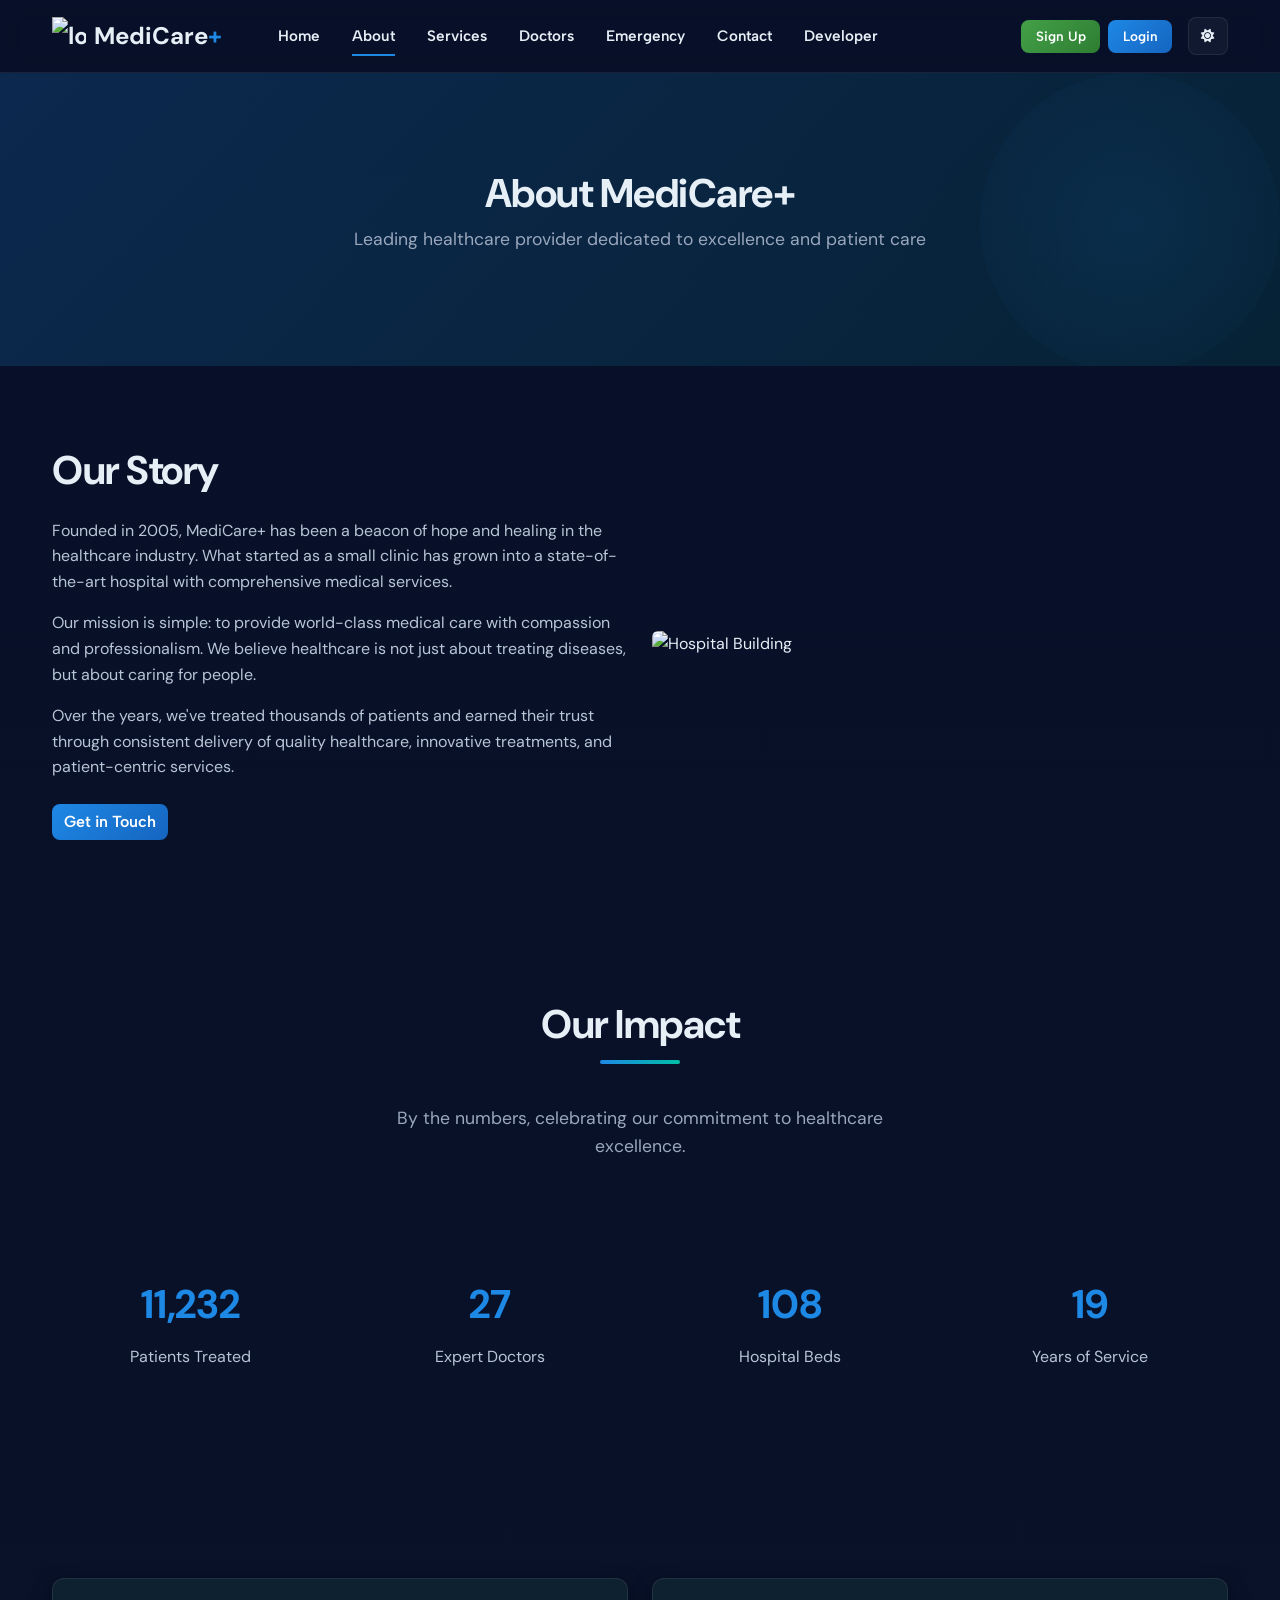
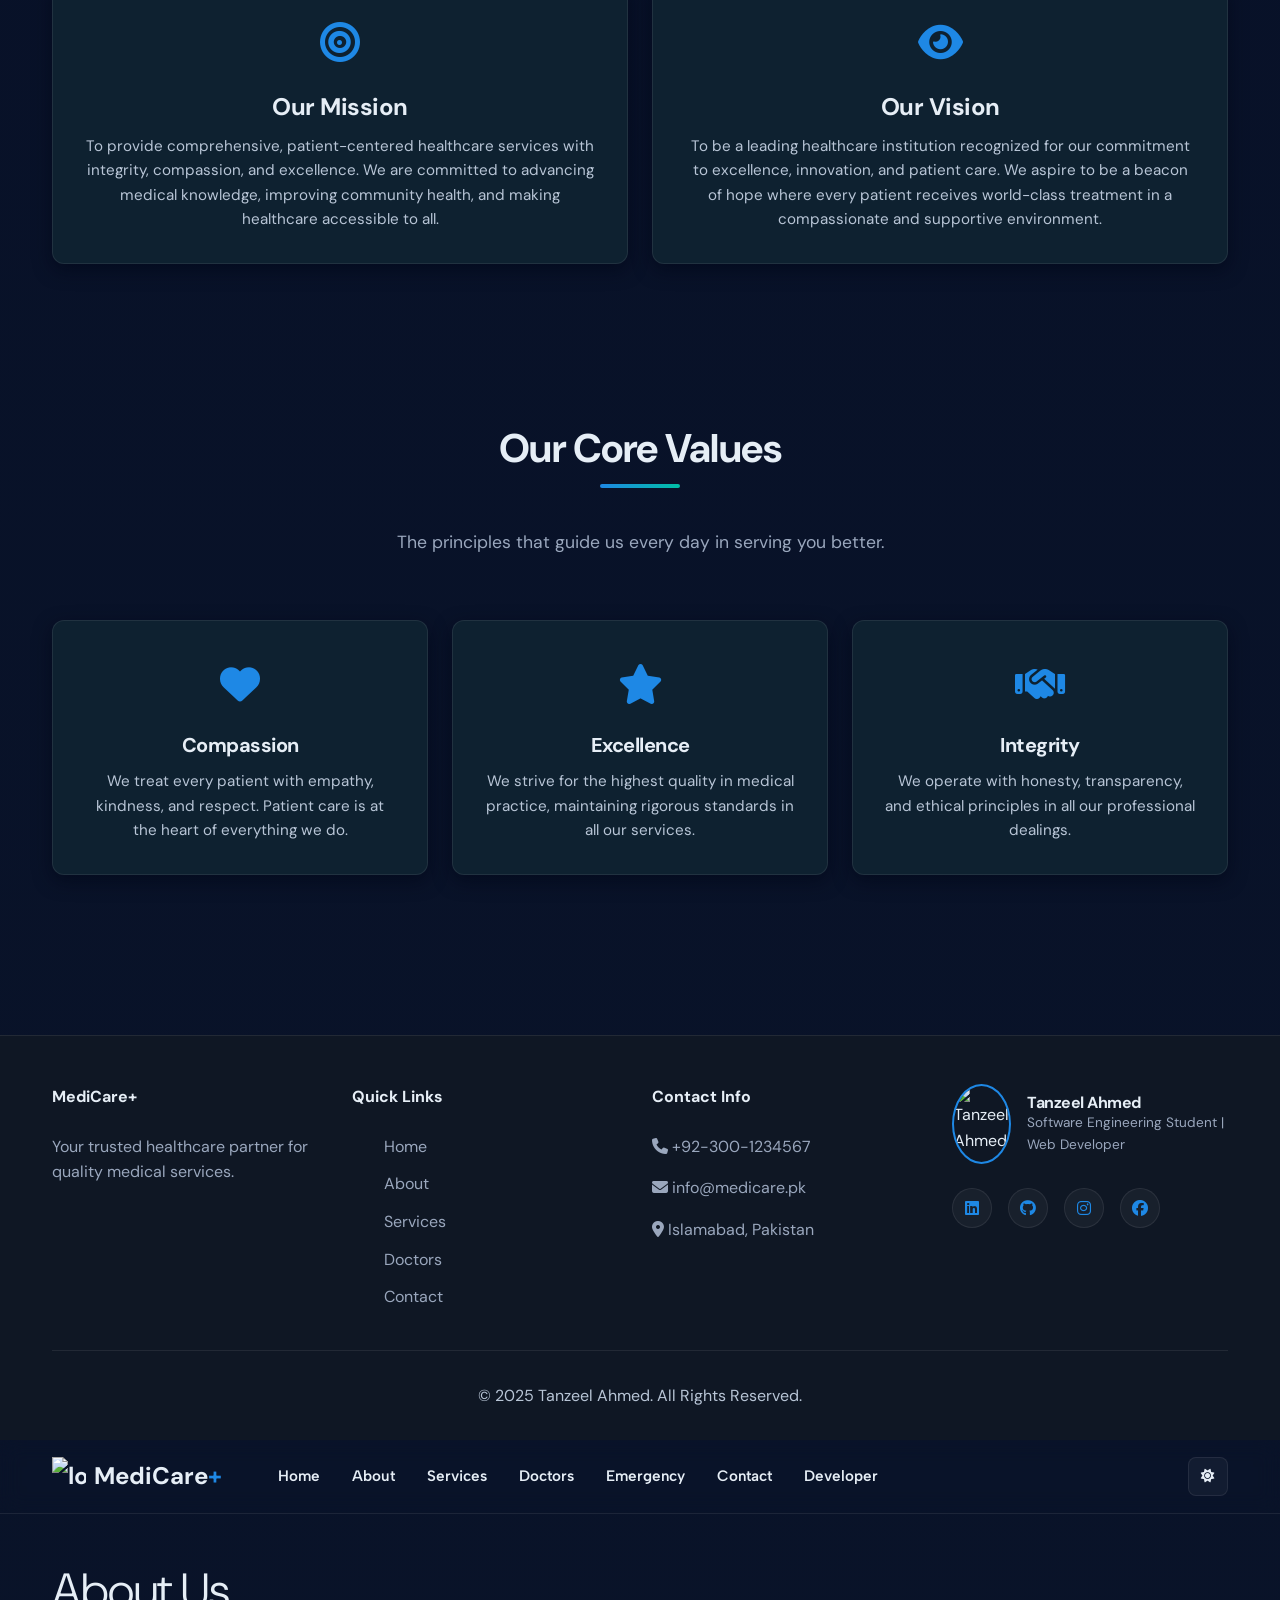
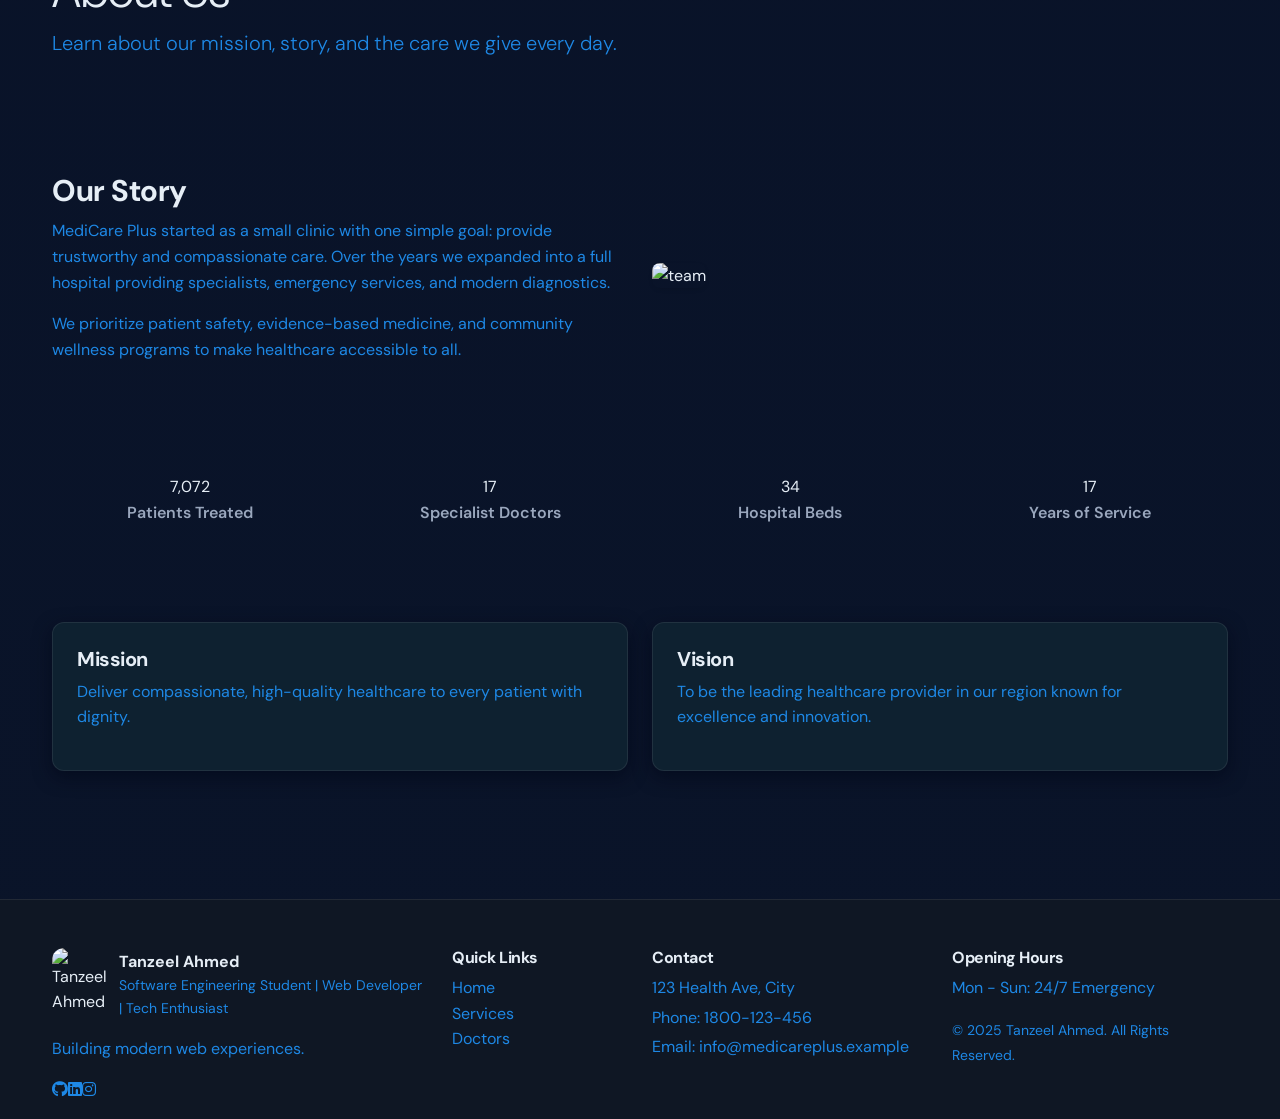
==== commit 4d7c2d98: "docs" ====
--- a/about.html
+++ b/about.html
@@ -1,30 +1,293 @@
-]<!doctype html>
-<html lang="en">
-  <head>
-    <meta charset="utf-8" />
-    <meta name="viewport" content="width=device-width,initial-scale=1" />
-    <title>About — MediCare Plus</title>
-
-    <link
-      href="https://fonts.googleapis.com/css2?family=DM+Sans:wght@400;700&family=Albert+Sans:wght@400;600&display=swap"
-      rel="stylesheet"
-    />
-    <link
-      href="https://cdn.jsdelivr.net/npm/bootstrap@5.3.2/dist/css/bootstrap.min.css"
-      rel="stylesheet"
-    />
-    <link
-      href="https://cdnjs.cloudflare.com/ajax/libs/font-awesome/6.4.0/css/all.min.css"
-      rel="stylesheet"
-    />
-    <link href="https://unpkg.com/aos@2.3.1/dist/aos.css" rel="stylesheet" />
-    <link rel="stylesheet" href="style.css" />
-    <link
-      rel="icon"
-      href="https://img.icons8.com/ios-filled/50/00aaff/hospital-cross.png"
-    />
-  </head>
-  <body>
+<!DOCTYPE html>
+<html lang="en" data-theme="dark">
+<head>
+    <meta charset="UTF-8">
+    <meta name="viewport" content="width=device-width, initial-scale=1.0">
+    <title>About Us — MediCare+</title>
+    
+    <link href="https://fonts.googleapis.com/css2?family=DM+Sans:wght@400;700&family=Albert+Sans:wght@400;600&display=swap" rel="stylesheet">
+    <link href="https://cdn.jsdelivr.net/npm/bootstrap@5.3.2/dist/css/bootstrap.min.css" rel="stylesheet">
+    <link href="https://cdnjs.cloudflare.com/ajax/libs/font-awesome/6.4.0/css/all.min.css" rel="stylesheet">
+    <link href="https://unpkg.com/aos@2.3.1/dist/aos.css" rel="stylesheet">
+    <link rel="icon" href="https://img.icons8.com/ios-filled/50/00aaff/hospital-cross.png">
+    <link rel="stylesheet" href="style.css">
+</head>
+<body>
+    <div class="scroll-progress" id="scrollProgress"></div>
+    
+    <nav class="navbar navbar-expand-lg navbar-dark sticky-top py-3">
+        <div class="container">
+            <a class="navbar-brand d-flex align-items-center" href="index.html">
+                <img src="https://img.icons8.com/ios-filled/40/ffffff/hospital.png" alt="logo" style="width: 34px; margin-right: 8px">
+                <span class="fw-bold">MediCare<span class="text-muted-2">+</span></span>
+            </a>
+            <button class="navbar-toggler" type="button" data-bs-toggle="collapse" data-bs-target="#navMain">
+                <span class="navbar-toggler-icon"></span>
+            </button>
+            <div class="collapse navbar-collapse" id="navMain">
+                <ul class="navbar-nav ms-4 me-auto">
+                    <li class="nav-item"><a href="index.html" class="nav-link">Home</a></li>
+                    <li class="nav-item"><a href="about.html" class="nav-link active">About</a></li>
+                    <li class="nav-item"><a href="services.html" class="nav-link">Services</a></li>
+                    <li class="nav-item"><a href="doctors.html" class="nav-link">Doctors</a></li>
+                    <li class="nav-item"><a href="emergency.html" class="nav-link">Emergency</a></li>
+                    <li class="nav-item"><a href="contact.html" class="nav-link">Contact</a></li>
+                    <li class="nav-item"><a href="developer.html" class="nav-link">Developer</a></li>
+                </ul>
+                <div id="authArea" class="d-flex align-items-center gap-2"></div>
+                <div class="ms-3 d-flex align-items-center">
+                    <button id="themeToggleBtn" class="btn btn-sm" title="Toggle theme"><i class="fa-solid fa-sun"></i></button>
+                </div>
+            </div>
+        </div>
+    </nav>
+
+    <!-- PAGE HEADER -->
+    <div class="page-header">
+        <div class="container">
+            <h1 data-aos="fade-up">About MediCare+</h1>
+            <p data-aos="fade-up" data-aos-delay="100">Leading healthcare provider dedicated to excellence and patient care</p>
+        </div>
+    </div>
+
+    <!-- HOSPITAL STORY -->
+    <section>
+        <div class="container">
+            <div class="row g-4 align-items-center">
+                <div class="col-lg-6" data-aos="fade-right">
+                    <h2>Our Story</h2>
+                    <p>Founded in 2005, MediCare+ has been a beacon of hope and healing in the healthcare industry. What started as a small clinic has grown into a state-of-the-art hospital with comprehensive medical services.</p>
+                    <p>Our mission is simple: to provide world-class medical care with compassion and professionalism. We believe healthcare is not just about treating diseases, but about caring for people.</p>
+                    <p>Over the years, we've treated thousands of patients and earned their trust through consistent delivery of quality healthcare, innovative treatments, and patient-centric services.</p>
+                    <div class="mt-4">
+                        <a href="contact.html" class="btn btn-primary">Get in Touch</a>
+                    </div>
+                </div>
+                <div class="col-lg-6" data-aos="fade-left">
+                    <img src="https://source.unsplash.com/500x400/?hospital,building" alt="Hospital Building" class="img-fluid rounded" style="border-radius: 12px;">
+                </div>
+            </div>
+        </div>
+    </section>
+
+    <!-- STATISTICS -->
+    <section>
+        <div class="container">
+            <div class="section-header" data-aos="fade-up">
+                <h2>Our Impact</h2>
+                <p>By the numbers, celebrating our commitment to healthcare excellence.</p>
+            </div>
+            <div class="row g-4">
+                <div class="col-md-3 js-counter" data-aos="fade-up">
+                    <div class="counter-item">
+                        <div class="counter-number" data-target="50000">0</div>
+                        <div class="counter-label">Patients Treated</div>
+                    </div>
+                </div>
+                <div class="col-md-3 js-counter" data-aos="fade-up" data-aos-delay="100">
+                    <div class="counter-item">
+                        <div class="counter-number" data-target="150">0</div>
+                        <div class="counter-label">Expert Doctors</div>
+                    </div>
+                </div>
+                <div class="col-md-3 js-counter" data-aos="fade-up" data-aos-delay="200">
+                    <div class="counter-item">
+                        <div class="counter-number" data-target="500">0</div>
+                        <div class="counter-label">Hospital Beds</div>
+                    </div>
+                </div>
+                <div class="col-md-3 js-counter" data-aos="fade-up" data-aos-delay="300">
+                    <div class="counter-item">
+                        <div class="counter-number" data-target="19">0</div>
+                        <div class="counter-label">Years of Service</div>
+                    </div>
+                </div>
+            </div>
+        </div>
+    </section>
+
+    <!-- MISSION & VISION -->
+    <section>
+        <div class="container">
+            <div class="row g-4">
+                <div class="col-md-6" data-aos="fade-up">
+                    <div class="card h-100">
+                        <div class="card-body text-center">
+                            <div class="card-icon"><i class="fa-solid fa-bullseye"></i></div>
+                            <h4 class="card-title">Our Mission</h4>
+                            <p class="card-text">To provide comprehensive, patient-centered healthcare services with integrity, compassion, and excellence. We are committed to advancing medical knowledge, improving community health, and making healthcare accessible to all.</p>
+                        </div>
+                    </div>
+                </div>
+                <div class="col-md-6" data-aos="fade-up" data-aos-delay="100">
+                    <div class="card h-100">
+                        <div class="card-body text-center">
+                            <div class="card-icon"><i class="fa-solid fa-eye"></i></div>
+                            <h4 class="card-title">Our Vision</h4>
+                            <p class="card-text">To be a leading healthcare institution recognized for our commitment to excellence, innovation, and patient care. We aspire to be a beacon of hope where every patient receives world-class treatment in a compassionate and supportive environment.</p>
+                        </div>
+                    </div>
+                </div>
+            </div>
+        </div>
+    </section>
+
+    <!-- CORE VALUES -->
+    <section>
+        <div class="container">
+            <div class="section-header" data-aos="fade-up">
+                <h2>Our Core Values</h2>
+                <p>The principles that guide us every day in serving you better.</p>
+            </div>
+            <div class="row g-4">
+                <div class="col-md-4" data-aos="fade-up">
+                    <div class="card">
+                        <div class="card-body text-center">
+                            <div class="card-icon"><i class="fa-solid fa-heart"></i></div>
+                            <h5 class="card-title">Compassion</h5>
+                            <p class="card-text">We treat every patient with empathy, kindness, and respect. Patient care is at the heart of everything we do.</p>
+                        </div>
+                    </div>
+                </div>
+                <div class="col-md-4" data-aos="fade-up" data-aos-delay="100">
+                    <div class="card">
+                        <div class="card-body text-center">
+                            <div class="card-icon"><i class="fa-solid fa-star"></i></div>
+                            <h5 class="card-title">Excellence</h5>
+                            <p class="card-text">We strive for the highest quality in medical practice, maintaining rigorous standards in all our services.</p>
+                        </div>
+                    </div>
+                </div>
+                <div class="col-md-4" data-aos="fade-up" data-aos-delay="200">
+                    <div class="card">
+                        <div class="card-body text-center">
+                            <div class="card-icon"><i class="fa-solid fa-handshake"></i></div>
+                            <h5 class="card-title">Integrity</h5>
+                            <p class="card-text">We operate with honesty, transparency, and ethical principles in all our professional dealings.</p>
+                        </div>
+                    </div>
+                </div>
+            </div>
+        </div>
+    </section>
+
+    <!-- FOOTER -->
+    <footer data-aos="fade-up">
+        <div class="container">
+            <div class="row g-4 mb-4">
+                <div class="col-md-6 col-lg-3">
+                    <div class="footer-title">MediCare+</div>
+                    <p class="text-muted">Your trusted healthcare partner for quality medical services.</p>
+                </div>
+                <div class="col-md-6 col-lg-3">
+                    <div class="footer-title">Quick Links</div>
+                    <ul class="footer-links">
+                        <li><a href="index.html">Home</a></li>
+                        <li><a href="about.html">About</a></li>
+                        <li><a href="services.html">Services</a></li>
+                        <li><a href="doctors.html">Doctors</a></li>
+                        <li><a href="contact.html">Contact</a></li>
+                    </ul>
+                </div>
+                <div class="col-md-6 col-lg-3">
+                    <div class="footer-title">Contact Info</div>
+                    <p class="text-muted"><i class="fa-solid fa-phone"></i> +92-300-1234567</p>
+                    <p class="text-muted"><i class="fa-solid fa-envelope"></i> info@medicare.pk</p>
+                    <p class="text-muted"><i class="fa-solid fa-location-dot"></i> Islamabad, Pakistan</p>
+                </div>
+                <div class="col-md-6 col-lg-3">
+                    <div class="developer-profile">
+                        <img src="https://via.placeholder.com/100x100?text=TA" alt="Tanzeel Ahmed">
+                        <div class="developer-info">
+                            <h6>Tanzeel Ahmed</h6>
+                            <p>Software Engineering Student | Web Developer</p>
+                        </div>
+                    </div>
+                    <div class="social-links">
+                        <a href="https://www.linkedin.com/in/tanzeel-ahmed-b21288397/" class="social-link" title="LinkedIn"><i class="fa-brands fa-linkedin"></i></a>
+                        <a href="https://github.com/Tanzeel804" class="social-link" title="GitHub"><i class="fa-brands fa-github"></i></a>
+                        <a href="https://www.instagram.com/tanzeelahmedpov/" class="social-link" title="Instagram"><i class="fa-brands fa-instagram"></i></a>
+                        <a href="https://www.facebook.com/tanzeelahmedpov" class="social-link" title="Facebook"><i class="fa-brands fa-facebook"></i></a>
+                    </div>
+                </div>
+            </div>
+            <div class="footer-bottom">
+                <p>&copy; 2025 Tanzeel Ahmed. All Rights Reserved.</p>
+            </div>
+        </div>
+    </footer>
+
+    <button id="backToTop" title="Back to top"><i class="fa-solid fa-arrow-up"></i></button>
+
+    <!-- SIGNUP MODAL -->
+    <div class="modal fade" id="signupModal" tabindex="-1">
+        <div class="modal-dialog">
+            <div class="modal-content">
+                <div class="modal-header">
+                    <h5 class="modal-title">Create Account</h5>
+                    <button type="button" class="btn-close" data-bs-dismiss="modal"></button>
+                </div>
+                <form id="signupForm">
+                    <div class="modal-body">
+                        <div class="mb-3">
+                            <label for="signupName" class="form-label">Full Name</label>
+                            <input type="text" class="form-control" id="signupName" required>
+                        </div>
+                        <div class="mb-3">
+                            <label for="signupEmail" class="form-label">Email</label>
+                            <input type="email" class="form-control" id="signupEmail" required>
+                        </div>
+                        <div class="mb-3">
+                            <label for="signupPassword" class="form-label">Password</label>
+                            <input type="password" class="form-control" id="signupPassword" required>
+                        </div>
+                        <div class="mb-3">
+                            <label for="signupPassword2" class="form-label">Confirm Password</label>
+                            <input type="password" class="form-control" id="signupPassword2" required>
+                        </div>
+                    </div>
+                    <div class="modal-footer">
+                        <button type="button" class="btn btn-outline-primary" data-bs-dismiss="modal">Cancel</button>
+                        <button type="submit" class="btn btn-primary">Sign Up</button>
+                    </div>
+                </form>
+            </div>
+        </div>
+    </div>
+
+    <!-- LOGIN MODAL -->
+    <div class="modal fade" id="loginModal" tabindex="-1">
+        <div class="modal-dialog">
+            <div class="modal-content">
+                <div class="modal-header">
+                    <h5 class="modal-title">Login</h5>
+                    <button type="button" class="btn-close" data-bs-dismiss="modal"></button>
+                </div>
+                <form id="loginForm">
+                    <div class="modal-body">
+                        <div class="mb-3">
+                            <label for="loginEmail" class="form-label">Email</label>
+                            <input type="email" class="form-control" id="loginEmail" required>
+                        </div>
+                        <div class="mb-3">
+                            <label for="loginPassword" class="form-label">Password</label>
+                            <input type="password" class="form-control" id="loginPassword" required>
+                        </div>
+                    </div>
+                    <div class="modal-footer">
+                        <button type="button" class="btn btn-outline-primary" data-bs-dismiss="modal">Cancel</button>
+                        <button type="submit" class="btn btn-primary">Login</button>
+                    </div>
+                </form>
+            </div>
+        </div>
+    </div>
+
+    <script src="https://cdn.jsdelivr.net/npm/bootstrap@5.3.2/dist/js/bootstrap.bundle.min.js"></script>
+    <script src="https://unpkg.com/aos@2.3.1/dist/aos.js"></script>
+    <script src="script.js"></script>
+</body>
+</html>
     <div class="scroll-progress" id="scrollProgress"></div>
     <!-- NAVBAR (same structure as index) -->
     <nav class="navbar navbar-expand-lg navbar-dark sticky-top py-3">
--- a/style.css
+++ b/style.css
@@ -1,91 +1,130 @@
-/* style.css
-   Main styles, theme variables, responsive rules, footer + components
-*/
-
-/* ---------------------------
-   THEME VARIABLES (default: dark)
+/* ============================================
+   MEDICARE+ HOSPITAL WEBSITE STYLES
+   Complete theme system with light/dark modes
+   ============================================ */
+
+/* ---------------------------
+   THEME VARIABLES (dark mode default)
    --------------------------- */
 :root {
-    /* primary / accents */
+    /* Colors */
     --primary: #1e88e5;
+    --primary-dark: #1565c0;
     --secondary: #43a047;
     --accent: #00bfa5;
-
-    /* backgrounds / text */
+    --danger: #e34b4b;
+    --warning: #f57f17;
+    
+    /* Backgrounds & Surface */
     --bg: #071028;
+    --bg-secondary: #0a1429;
     --surface: #0f1724;
+    --surface-2: #131f2e;
+    --card: #0e2130;
+    
+    /* Text Colors */
+    --text: #e6eef6;
+    --text-secondary: #b8c5d6;
     --muted: #9aa7bd;
-    --text: #e6eef6;
-    --card: #0e2130;
-    --danger: #e34b4b;
-
-    /* other */
+    
+    /* Other */
     --glass: rgba(255, 255, 255, 0.04);
+    --glass-border: rgba(255, 255, 255, 0.08);
     --radius: 12px;
+    --radius-lg: 16px;
     --shadow: 0 6px 18px rgba(2, 6, 23, 0.6);
-}
-
-/* Light theme overrides */
+    --shadow-lg: 0 12px 36px rgba(2, 6, 23, 0.8);
+    --transition: 0.3s cubic-bezier(0.4, 0, 0.2, 1);
+}
+
+/* Light theme */
 :root[data-theme="light"] {
     --primary: #0b66ff;
+    --primary-dark: #0050d8;
     --secondary: #1e9b6f;
     --accent: #0ea5a4;
-
+    --danger: #c53030;
+    --warning: #f57f00;
+    
     --bg: #f7fbff;
+    --bg-secondary: #f0f6fb;
     --surface: #ffffff;
-    --muted: #576573;
+    --surface-2: #f8fbfe;
+    --card: #ffffff;
+    
     --text: #052028;
-    --card: #ffffff;
-    --danger: #c53030;
-
+    --text-secondary: #4a5568;
+    --muted: #718096;
+    
     --glass: rgba(2, 6, 23, 0.02);
+    --glass-border: rgba(2, 6, 23, 0.06);
     --shadow: 0 8px 24px rgba(2, 6, 23, 0.06);
-}
-
-/* ---------------------------
-   Fonts (use Google Fonts links in HTML)
-   Fallbacks provided
-   --------------------------- */
+    --shadow-lg: 0 12px 36px rgba(2, 6, 23, 0.1);
+}
+
+/* ---------------------------
+   GLOBAL STYLES
+   --------------------------- */
+* {
+    margin: 0;
+    padding: 0;
+    box-sizing: border-box;
+}
+
+html {
+    scroll-behavior: smooth;
+}
+
 body {
-    font-family: "DM Sans", system-ui, -apple-system, "Segoe UI", Roboto, "Helvetica Neue", Arial;
-    background: linear-gradient(180deg, var(--bg) 0%, rgba(0, 0, 0, 0.02) 100%);
-    color: var(--text);
+    font-family: "DM Sans", system-ui, -apple-system, "Segoe UI", Roboto, sans-serif;
+    background: linear-gradient(180deg, var(--bg) 0%, var(--bg-secondary) 100%);
+    color: var(--text);
+    line-height: 1.6;
     -webkit-font-smoothing: antialiased;
     -moz-osx-font-smoothing: grayscale;
-    line-height: 1.6;
-    margin: 0;
-}
-
-/* Headings: attempt to use 'Supreme Spihe' for hero/section titles,
-   fallback to 'DM Sans' or system fonts if not available. */
-.h1,
-h1,
-.hero-title {
-    font-family: "Supreme Spihe", "DM Sans", sans-serif;
+    overflow-x: hidden;
+}
+
+/* ---------------------------
+   TYPOGRAPHY
+   --------------------------- */
+h1, h2, h3, h4, h5, h6 {
+    font-family: "Supreme Spihe", "DM Sans", system-ui, sans-serif;
     font-weight: 700;
     letter-spacing: -0.5px;
     color: var(--text);
 }
 
-/* Accent font */
+.h1, h1 { font-size: 3.5rem; line-height: 1.2; }
+.h2, h2 { font-size: 2.5rem; line-height: 1.2; margin-bottom: 1.5rem; }
+.h3, h3 { font-size: 1.875rem; line-height: 1.3; }
+.h4, h4 { font-size: 1.5rem; line-height: 1.3; }
+.h5, h5 { font-size: 1.25rem; }
+.h6, h6 { font-size: 1rem; }
+
 .accent {
-    font-family: "Zen Dot Z", "DM Sans", sans-serif;
-}
-
-/* Nav specific */
-.navbar {
-    background: linear-gradient(90deg, rgba(255, 255, 255, 0.02), transparent);
-    backdrop-filter: blur(6px);
-    box-shadow: none;
-}
-
-.navbar .nav-link {
-    color: var(--text) !important;
-    font-family: "Albert Sans", "DM Sans", sans-serif;
-    font-weight: 600;
-}
-
-/* Scroll progress bar (top) */
+    font-family: "Zen Dot Z", "DM Sans", system-ui, sans-serif;
+    color: var(--primary);
+}
+
+p {
+    color: var(--text-secondary);
+    margin-bottom: 1rem;
+}
+
+a {
+    color: var(--primary);
+    text-decoration: none;
+    transition: color var(--transition);
+}
+
+a:hover {
+    color: var(--accent);
+}
+
+/* ---------------------------
+   SCROLL PROGRESS BAR
+   --------------------------- */
 .scroll-progress {
     position: fixed;
     top: 0;
@@ -94,163 +133,941 @@
     width: 0%;
     background: linear-gradient(90deg, var(--primary), var(--accent));
     z-index: 11000;
-    border-bottom-right-radius: 3px;
-    border-bottom-left-radius: 3px;
-}
-
-/* HERO */
-.hero {
-    padding: 80px 0;
-    background-image: linear-gradient(180deg, rgba(0, 0, 0, 0.25), rgba(0, 0, 0, 0.1));
-    border-bottom-left-radius: 18px;
-    border-bottom-right-radius: 18px;
-}
-
-.hero .card {
-    background: linear-gradient(180deg, rgba(255, 255, 255, 0.02), rgba(255, 255, 255, 0.01));
+    border-radius: 0 3px 3px 0;
+}
+
+/* ---------------------------
+   NAVBAR
+   --------------------------- */
+.navbar {
+    background: linear-gradient(90deg, rgba(var(--surface), 0.7), transparent);
+    backdrop-filter: blur(10px);
+    border-bottom: 1px solid var(--glass-border);
+    box-shadow: none;
+    padding: 0.75rem 0 !important;
+}
+
+.navbar-brand {
+    font-size: 1.5rem;
+    font-weight: 700;
+    color: var(--text) !important;
+    transition: transform var(--transition);
+}
+
+.navbar-brand:hover {
+    transform: scale(1.05);
+}
+
+.navbar-brand img {
+    transition: filter var(--transition);
+}
+
+.navbar-brand:hover img {
+    filter: brightness(1.2);
+}
+
+.text-muted-2 {
+    color: var(--primary);
+}
+
+.nav-link {
+    color: var(--text) !important;
+    font-family: "Albert Sans", "DM Sans", system-ui, sans-serif;
+    font-weight: 600;
+    font-size: 0.95rem;
+    padding: 0.5rem 1rem !important;
+    position: relative;
+    transition: color var(--transition);
+}
+
+.nav-link::after {
+    content: '';
+    position: absolute;
+    bottom: 0;
+    left: 1rem;
+    width: 0;
+    height: 2px;
+    background: var(--primary);
+    transition: width var(--transition);
+}
+
+.nav-link:hover::after,
+.nav-link.active::after {
+    width: calc(100% - 2rem);
+}
+
+.navbar-toggler {
+    border: none;
+    padding: 0.25rem 0.5rem;
+}
+
+.navbar-toggler:focus {
+    box-shadow: none;
+    outline: 2px solid var(--primary);
+}
+
+#authArea {
+    gap: 0.75rem !important;
+}
+
+#themeToggleBtn {
+    background: var(--glass);
+    border: 1px solid var(--glass-border);
+    color: var(--text);
+    padding: 0.5rem 0.75rem;
+    border-radius: 8px;
+    cursor: pointer;
+    transition: all var(--transition);
+}
+
+#themeToggleBtn:hover {
+    background: var(--glass);
+    border-color: var(--primary);
+    color: var(--primary);
+}
+
+.btn-sm {
+    padding: 0.4rem 0.9rem;
+    font-size: 0.85rem;
+    border-radius: 8px;
+}
+
+/* ---------------------------
+   BUTTONS
+   --------------------------- */
+.btn {
+    border: none;
+    border-radius: 8px;
+    font-weight: 600;
+    transition: all var(--transition);
+    cursor: pointer;
+    font-family: "Albert Sans", "DM Sans", system-ui, sans-serif;
+}
+
+.btn-primary {
+    background: linear-gradient(135deg, var(--primary), var(--primary-dark));
+    color: white;
+}
+
+.btn-primary:hover {
+    background: linear-gradient(135deg, var(--primary-dark), var(--primary-dark));
+    transform: translateY(-2px);
+    box-shadow: 0 8px 20px rgba(30, 136, 229, 0.3);
+}
+
+.btn-secondary {
+    background: linear-gradient(135deg, var(--secondary), #2e7d32);
+    color: white;
+}
+
+.btn-secondary:hover {
+    background: linear-gradient(135deg, #2e7d32, #1b5e20);
+    transform: translateY(-2px);
+}
+
+.btn-danger {
+    background: linear-gradient(135deg, var(--danger), #c02828);
+    color: white;
+}
+
+.btn-danger:hover {
+    background: linear-gradient(135deg, #c02828, #a01f1f);
+    transform: translateY(-2px);
+}
+
+.btn-outline-primary {
+    border: 2px solid var(--primary);
+    color: var(--primary);
+    background: transparent;
+}
+
+.btn-outline-primary:hover {
+    background: var(--primary);
+    color: white;
+}
+
+.btn-success {
+    background: linear-gradient(135deg, var(--secondary), #2e7d32);
+    color: white;
+}
+
+.btn-success:hover {
+    background: linear-gradient(135deg, #2e7d32, #1b5e20);
+    transform: translateY(-2px);
+}
+
+/* ---------------------------
+   SECTIONS & CONTAINERS
+   --------------------------- */
+section {
+    padding: 5rem 0;
+}
+
+.container {
+    max-width: 1200px;
+}
+
+.section-header {
+    text-align: center;
+    margin-bottom: 4rem;
+}
+
+.section-header h2 {
+    position: relative;
+    display: inline-block;
+    padding-bottom: 1rem;
+}
+
+.section-header h2::after {
+    content: '';
+    position: absolute;
+    bottom: 0;
+    left: 50%;
+    transform: translateX(-50%);
+    width: 80px;
+    height: 4px;
+    background: linear-gradient(90deg, var(--primary), var(--accent));
+    border-radius: 2px;
+}
+
+.section-header p {
+    font-size: 1.1rem;
+    color: var(--muted);
+    max-width: 500px;
+    margin: 1rem auto 0;
+}
+
+/* ---------------------------
+   CARDS
+   --------------------------- */
+.card {
+    background: var(--card);
+    border: 1px solid var(--glass-border);
     border-radius: var(--radius);
     box-shadow: var(--shadow);
-}
-
-/* Services / cards */
-.card.custom {
-    border-radius: 12px;
-    background: var(--card);
-    box-shadow: var(--shadow);
-    transition: transform .28s ease, box-shadow .28s ease;
-}
-
-.card.custom:hover {
+    overflow: hidden;
+    transition: all var(--transition);
+}
+
+.card:hover {
     transform: translateY(-8px);
-    box-shadow: 0 18px 40px rgba(2, 6, 23, 0.5);
-}
-
-/* Doctor card */
-.doctor-card {
-    border-radius: 14px;
+    box-shadow: var(--shadow-lg);
+    border-color: var(--primary);
+}
+
+.card-body {
+    padding: 2rem;
+}
+
+.card-title {
+    color: var(--text);
+    font-weight: 700;
+    margin-bottom: 0.75rem;
+}
+
+.card-text {
+    color: var(--text-secondary);
+    font-size: 0.95rem;
+}
+
+/* Icon in card */
+.card-icon {
+    font-size: 2.5rem;
+    color: var(--primary);
+    margin-bottom: 1rem;
+}
+
+/* ---------------------------
+   HERO SECTION
+   --------------------------- */
+.hero {
+    min-height: 100vh;
+    display: flex;
+    align-items: center;
+    justify-content: center;
+    position: relative;
     overflow: hidden;
-    background: linear-gradient(180deg, rgba(255, 255, 255, 0.01), rgba(255, 255, 255, 0.02));
-    transition: transform .25s ease;
-}
-
-.doctor-card:hover {
-    transform: translateY(-8px);
-}
-
-/* Buttons */
-.btn-primary {
-    background: linear-gradient(90deg, var(--primary), var(--accent));
-    border: none;
-    box-shadow: 0 6px 18px rgba(10, 20, 40, 0.2);
-}
-
-.btn-outline-light {
-    color: var(--text);
-    border-color: rgba(255, 255, 255, 0.08);
-}
-
-/* Footer */
-.site-footer {
-    background: linear-gradient(180deg, rgba(0, 0, 0, 0.16), transparent);
-    padding: 48px 0;
-    margin-top: 48px;
-}
-
-.footer-card {
-    background: linear-gradient(180deg, rgba(255, 255, 255, 0.02), rgba(255, 255, 255, 0.01));
-    border-radius: 12px;
-    padding: 20px;
-    box-shadow: var(--shadow);
-}
-
-/* Back-to-top button */
+    background: linear-gradient(135deg, rgba(30, 136, 229, 0.1), rgba(0, 191, 165, 0.05));
+}
+
+.hero::before {
+    content: '';
+    position: absolute;
+    top: -50%;
+    right: -50%;
+    width: 1000px;
+    height: 1000px;
+    background: radial-gradient(circle, rgba(30, 136, 229, 0.1), transparent 70%);
+    animation: float 8s ease-in-out infinite;
+}
+
+.hero::after {
+    content: '';
+    position: absolute;
+    bottom: -50%;
+    left: -50%;
+    width: 1000px;
+    height: 1000px;
+    background: radial-gradient(circle, rgba(0, 191, 165, 0.1), transparent 70%);
+    animation: float 6s ease-in-out infinite reverse;
+}
+
+@keyframes float {
+    0%, 100% { transform: translateY(0px); }
+    50% { transform: translateY(30px); }
+}
+
+.hero-content {
+    position: relative;
+    z-index: 2;
+    text-align: center;
+    max-width: 800px;
+}
+
+.hero-title {
+    font-size: 3.5rem;
+    font-weight: 700;
+    margin-bottom: 1rem;
+    background: linear-gradient(135deg, var(--primary), var(--accent));
+    -webkit-background-clip: text;
+    -webkit-text-fill-color: transparent;
+    background-clip: text;
+}
+
+.hero-subtitle {
+    font-size: 1.25rem;
+    color: var(--muted);
+    margin-bottom: 2rem;
+}
+
+/* ---------------------------
+   PAGE HEADER
+   --------------------------- */
+.page-header {
+    background: linear-gradient(135deg, rgba(30, 136, 229, 0.2), rgba(0, 191, 165, 0.1));
+    padding: 6rem 0;
+    text-align: center;
+    position: relative;
+    overflow: hidden;
+}
+
+.page-header::before {
+    content: '';
+    position: absolute;
+    top: 0;
+    right: 0;
+    width: 300px;
+    height: 300px;
+    background: radial-gradient(circle, rgba(30, 136, 229, 0.1), transparent);
+    border-radius: 50%;
+}
+
+.page-header h1 {
+    position: relative;
+    z-index: 2;
+    font-size: 2.5rem;
+    margin-bottom: 0.5rem;
+}
+
+.page-header p {
+    position: relative;
+    z-index: 2;
+    color: var(--muted);
+    font-size: 1.1rem;
+}
+
+/* ---------------------------
+   FORMS
+   --------------------------- */
+.form-control,
+.form-select {
+    background: var(--surface);
+    border: 1px solid var(--glass-border);
+    color: var(--text);
+    border-radius: 8px;
+    padding: 0.75rem 1rem;
+    transition: border-color var(--transition);
+}
+
+.form-control:focus,
+.form-select:focus {
+    background: var(--surface);
+    border-color: var(--primary);
+    color: var(--text);
+    box-shadow: 0 0 0 3px rgba(30, 136, 229, 0.1);
+}
+
+.form-control::placeholder {
+    color: var(--muted);
+    opacity: 0.7;
+}
+
+.form-label {
+    color: var(--text);
+    font-weight: 600;
+    margin-bottom: 0.5rem;
+}
+
+.form-error {
+    color: var(--danger);
+    font-size: 0.85rem;
+    margin-top: 0.25rem;
+    display: none;
+}
+
+.form-error.show {
+    display: block;
+}
+
+.form-control.error,
+.form-select.error {
+    border-color: var(--danger);
+}
+
+/* ---------------------------
+   MODALS
+   --------------------------- */
+.modal-content {
+    background: var(--surface);
+    border: 1px solid var(--glass-border);
+    border-radius: var(--radius);
+}
+
+.modal-header {
+    border-bottom: 1px solid var(--glass-border);
+}
+
+.modal-title {
+    color: var(--text);
+}
+
+.btn-close {
+    filter: invert(1);
+}
+
+:root[data-theme="light"] .btn-close {
+    filter: invert(0);
+}
+
+/* ---------------------------
+   BACK TO TOP BUTTON
+   --------------------------- */
 #backToTop {
     position: fixed;
-    right: 18px;
-    bottom: 18px;
-    z-index: 10800;
+    bottom: 30px;
+    right: 30px;
+    width: 50px;
+    height: 50px;
+    background: linear-gradient(135deg, var(--primary), var(--accent));
+    color: white;
+    border: none;
+    border-radius: 50%;
+    cursor: pointer;
     display: none;
-    border-radius: 50%;
-    width: 48px;
-    height: 48px;
     align-items: center;
     justify-content: center;
-}
-
-/* Counters */
-.stat {
-    text-align: center;
-}
-
-.stat .num {
-    font-size: 2rem;
-    font-weight: 800;
-    color: var(--primary);
-}
-
-/* Forms */
-.form-control:focus {
-    box-shadow: 0 6px 18px rgba(10, 20, 40, 0.08);
-    border-color: var(--primary);
-}
-
-/* Responsive tweaks */
-@media (max-width: 768px) {
-    .hero {
-        padding: 36px 0;
-    }
-}
-
-/* small helper */
-.text-muted-2 {
+    font-size: 1.25rem;
+    z-index: 999;
+    box-shadow: var(--shadow);
+    transition: all var(--transition);
+}
+
+#backToTop:hover {
+    transform: translateY(-5px);
+    box-shadow: var(--shadow-lg);
+}
+
+#backToTop.show {
+    display: flex;
+}
+
+/* ---------------------------
+   FOOTER
+   --------------------------- */
+footer {
+    background: var(--surface);
+    border-top: 1px solid var(--glass-border);
+    padding: 3rem 0 1rem;
+    margin-top: 5rem;
+}
+
+.footer-section {
+    margin-bottom: 2rem;
+}
+
+.footer-title {
+    color: var(--text);
+    font-weight: 700;
+    margin-bottom: 1.5rem;
+}
+
+.footer-links {
+    list-style: none;
+}
+
+.footer-links li {
+    margin-bottom: 0.75rem;
+}
+
+.footer-links a {
     color: var(--muted);
-}
-
-/* utilities for badge/emergency */
-.emergency-badge {
-    display: inline-flex;
-    gap: 8px;
+    transition: color var(--transition);
+}
+
+.footer-links a:hover {
+    color: var(--primary);
+}
+
+.developer-profile {
+    display: flex;
     align-items: center;
-    padding: 8px 12px;
-    border-radius: 999px;
-    background: linear-gradient(90deg, rgba(227, 75, 75, 0.12), rgba(255, 255, 255, 0.02));
-    border: 1px solid rgba(227, 75, 75, 0.08);
-    color: var(--danger);
-    font-weight: 700;
-}
-
-/* small card for footer social icons */
-.social-icon {
-    width: 44px;
-    height: 44px;
+    gap: 1rem;
+    margin-bottom: 1.5rem;
+}
+
+.developer-profile img {
+    width: 80px;
+    height: 80px;
+    border-radius: 50%;
+    border: 2px solid var(--primary);
+}
+
+.developer-info h6 {
+    margin: 0;
+    color: var(--text);
+}
+
+.developer-info p {
+    margin: 0;
+    color: var(--muted);
+    font-size: 0.85rem;
+}
+
+.social-links {
+    display: flex;
+    gap: 1rem;
+}
+
+.social-link {
     display: inline-flex;
     align-items: center;
     justify-content: center;
-    border-radius: 8px;
+    width: 40px;
+    height: 40px;
     background: var(--glass);
-    margin-right: 8px;
-    transition: transform .15s ease;
-}
-
-.social-icon:hover {
-    transform: translateY(-4px);
-}
-
-/* small form error */
-.invalid-feedback {
+    border: 1px solid var(--glass-border);
+    border-radius: 50%;
+    color: var(--primary);
+    transition: all var(--transition);
+}
+
+.social-link:hover {
+    background: var(--primary);
+    color: white;
+    transform: translateY(-3px);
+}
+
+.footer-bottom {
+    border-top: 1px solid var(--glass-border);
+    padding-top: 2rem;
+    text-align: center;
+    color: var(--muted);
+}
+
+/* ---------------------------
+   COUNTERS
+   --------------------------- */
+.counter-item {
+    text-align: center;
+    padding: 1.5rem;
+}
+
+.counter-number {
+    font-size: 2.5rem;
+    font-weight: 700;
+    color: var(--primary);
+    margin-bottom: 0.5rem;
+}
+
+.counter-label {
+    color: var(--text-secondary);
+    font-size: 1rem;
+}
+
+.js-counter {
+    padding: 1.5rem;
+    text-align: center;
+}
+
+/* ---------------------------
+   DOCTOR FILTER & GRID
+   --------------------------- */
+.search-wrapper {
+    display: flex;
+    justify-content: center;
+    margin-bottom: 3rem;
+}
+
+#doctorSearch {
+    max-width: 400px;
+    width: 100%;
+}
+
+.doctors-grid {
+    display: grid;
+    grid-template-columns: repeat(auto-fill, minmax(300px, 1fr));
+    gap: 2rem;
+}
+
+.doctor-card {
+    background: var(--card);
+    border: 1px solid var(--glass-border);
+    border-radius: var(--radius);
+    overflow: hidden;
+    transition: all var(--transition);
+}
+
+.doctor-card:hover {
+    transform: translateY(-8px);
+    box-shadow: var(--shadow-lg);
+    border-color: var(--primary);
+}
+
+.doctor-image {
+    width: 100%;
+    height: 250px;
+    object-fit: cover;
+}
+
+.doctor-info {
+    padding: 1.5rem;
+}
+
+.doctor-name {
+    font-size: 1.25rem;
+    font-weight: 700;
+    color: var(--text);
+    margin-bottom: 0.25rem;
+}
+
+.doctor-specialty {
+    color: var(--primary);
+    font-weight: 600;
+    margin-bottom: 0.5rem;
+}
+
+.doctor-experience {
+    color: var(--muted);
+    font-size: 0.9rem;
+    margin-bottom: 1rem;
+}
+
+.doctor-socials {
+    display: flex;
+    gap: 0.75rem;
+}
+
+.doctor-socials a {
+    display: inline-flex;
+    align-items: center;
+    justify-content: center;
+    width: 32px;
+    height: 32px;
+    background: var(--glass);
+    border-radius: 50%;
+    color: var(--primary);
+    transition: all var(--transition);
+}
+
+.doctor-socials a:hover {
+    background: var(--primary);
+    color: white;
+}
+
+.doctor-card.hidden {
     display: none;
-    color: #ff8080;
+}
+
+/* ---------------------------
+   TESTIMONIALS / CAROUSEL
+   --------------------------- */
+.carousel-item {
+    padding: 3rem 2rem;
+    text-align: center;
+}
+
+.carousel-item img {
+    width: 80px;
+    height: 80px;
+    border-radius: 50%;
+    margin-bottom: 1rem;
+    border: 3px solid var(--primary);
+}
+
+.carousel-text {
+    color: var(--text-secondary);
+    font-size: 1.1rem;
+    margin-bottom: 1rem;
+    font-style: italic;
+}
+
+.carousel-author {
+    color: var(--text);
+    font-weight: 700;
+}
+
+.carousel-role {
+    color: var(--primary);
+    font-size: 0.9rem;
+}
+
+.carousel-control-prev,
+.carousel-control-next {
+    opacity: 0.5;
+    transition: opacity var(--transition);
+}
+
+.carousel-control-prev:hover,
+.carousel-control-next:hover {
+    opacity: 1;
+}
+
+/* ---------------------------
+   SERVICES GRID
+   --------------------------- */
+.services-grid {
+    display: grid;
+    grid-template-columns: repeat(auto-fit, minmax(280px, 1fr));
+    gap: 2.5rem;
+}
+
+.service-card {
+    background: var(--card);
+    border: 1px solid var(--glass-border);
+    border-radius: var(--radius);
+    padding: 2rem;
+    text-align: center;
+    transition: all var(--transition);
+}
+
+.service-card:hover {
+    transform: translateY(-8px);
+    border-color: var(--primary);
+    box-shadow: var(--shadow-lg);
+}
+
+.service-icon {
+    font-size: 3.5rem;
+    color: var(--primary);
+    margin-bottom: 1rem;
+}
+
+.service-title {
+    font-size: 1.25rem;
+    font-weight: 700;
+    color: var(--text);
+    margin-bottom: 1rem;
+}
+
+.service-description {
+    color: var(--text-secondary);
+    font-size: 0.95rem;
+    margin-bottom: 1rem;
+}
+
+.service-link {
+    color: var(--primary);
     font-weight: 600;
-}
-
-.is-invalid+.invalid-feedback {
-    display: block;
-}
-
-/* small subtle util */
+    display: inline-flex;
+    align-items: center;
+    gap: 0.5rem;
+    transition: all var(--transition);
+}
+
+.service-link:hover {
+    gap: 1rem;
+}
+
+/* ---------------------------
+   PROGRESS BARS (Skills)
+   --------------------------- */
+.progress {
+    background: var(--glass);
+    border: 1px solid var(--glass-border);
+    border-radius: 10px;
+    height: 8px;
+    overflow: hidden;
+    margin-bottom: 1.5rem;
+}
+
+.progress-bar {
+    background: linear-gradient(90deg, var(--primary), var(--accent));
+    transition: width 1.5s ease;
+}
+
+.skill-item {
+    margin-bottom: 2rem;
+}
+
+.skill-name {
+    display: flex;
+    justify-content: space-between;
+    margin-bottom: 0.5rem;
+    color: var(--text);
+}
+
+.skill-percentage {
+    color: var(--primary);
+    font-weight: 700;
+}
+
+/* ---------------------------
+   RESPONSIVE
+   --------------------------- */
+@media (max-width: 768px) {
+    .hero-title {
+        font-size: 2.5rem;
+    }
+
+    .page-header h1 {
+        font-size: 2rem;
+    }
+
+    h1 { font-size: 2rem; }
+    h2 { font-size: 1.75rem; }
+    h3 { font-size: 1.5rem; }
+
+    .section-header h2::after {
+        width: 60px;
+    }
+
+    section {
+        padding: 3rem 0;
+    }
+
+    .doctor-card {
+        padding: 1.5rem;
+    }
+
+    .doctors-grid {
+        grid-template-columns: repeat(auto-fill, minmax(250px, 1fr));
+        gap: 1.5rem;
+    }
+
+    .container {
+        padding: 0 1rem;
+    }
+
+    #backToTop {
+        width: 45px;
+        height: 45px;
+        bottom: 20px;
+        right: 20px;
+    }
+
+    .navbar-brand {
+        font-size: 1.25rem;
+    }
+
+    .hero::before,
+    .hero::after {
+        width: 500px;
+        height: 500px;
+    }
+}
+
+@media (max-width: 576px) {
+    .hero-title {
+        font-size: 2rem;
+    }
+
+    .page-header h1 {
+        font-size: 1.5rem;
+    }
+
+    h1 { font-size: 1.5rem; }
+    h2 { font-size: 1.25rem; }
+    h3 { font-size: 1.1rem; }
+
+    .doctors-grid {
+        grid-template-columns: 1fr;
+    }
+
+    .services-grid {
+        grid-template-columns: 1fr;
+    }
+
+    .service-icon {
+        font-size: 2.5rem;
+    }
+
+    .counter-number {
+        font-size: 2rem;
+    }
+
+    section {
+        padding: 2rem 0;
+    }
+}
+
+/* ---------------------------
+   UTILITY CLASSES
+   --------------------------- */
+.text-primary {
+    color: var(--primary) !important;
+}
+
+.text-secondary {
+    color: var(--secondary) !important;
+}
+
+.text-accent {
+    color: var(--accent) !important;
+}
+
+.text-muted {
+    color: var(--muted) !important;
+}
+
+.bg-gradient {
+    background: linear-gradient(135deg, rgba(30, 136, 229, 0.1), rgba(0, 191, 165, 0.05));
+}
+
+.border-primary {
+    border-color: var(--primary) !important;
+}
+
+.no-decoration {
+    text-decoration: none;
+}
+
 .kicker {
     color: var(--muted);
     font-weight: 600;
 }
 
-/* END of style.css */+/* Smooth transitions for AOS */
+[data-aos] {
+    opacity: 0;
+    animation-duration: 1000ms;
+}
+
+[data-aos].aos-animate {
+    opacity: 1;
+}
+
+/* Emergency theme */
+.emergency-header {
+    background: linear-gradient(135deg, rgba(227, 75, 75, 0.2), rgba(227, 75, 75, 0.1));
+}
+
+.ambulance-card {
+    border-left: 4px solid var(--danger);
+}
+
+.emergency-phone {
+    font-size: 2rem;
+    color: var(--danger);
+    font-weight: 700;
+    margin: 1rem 0;
+}
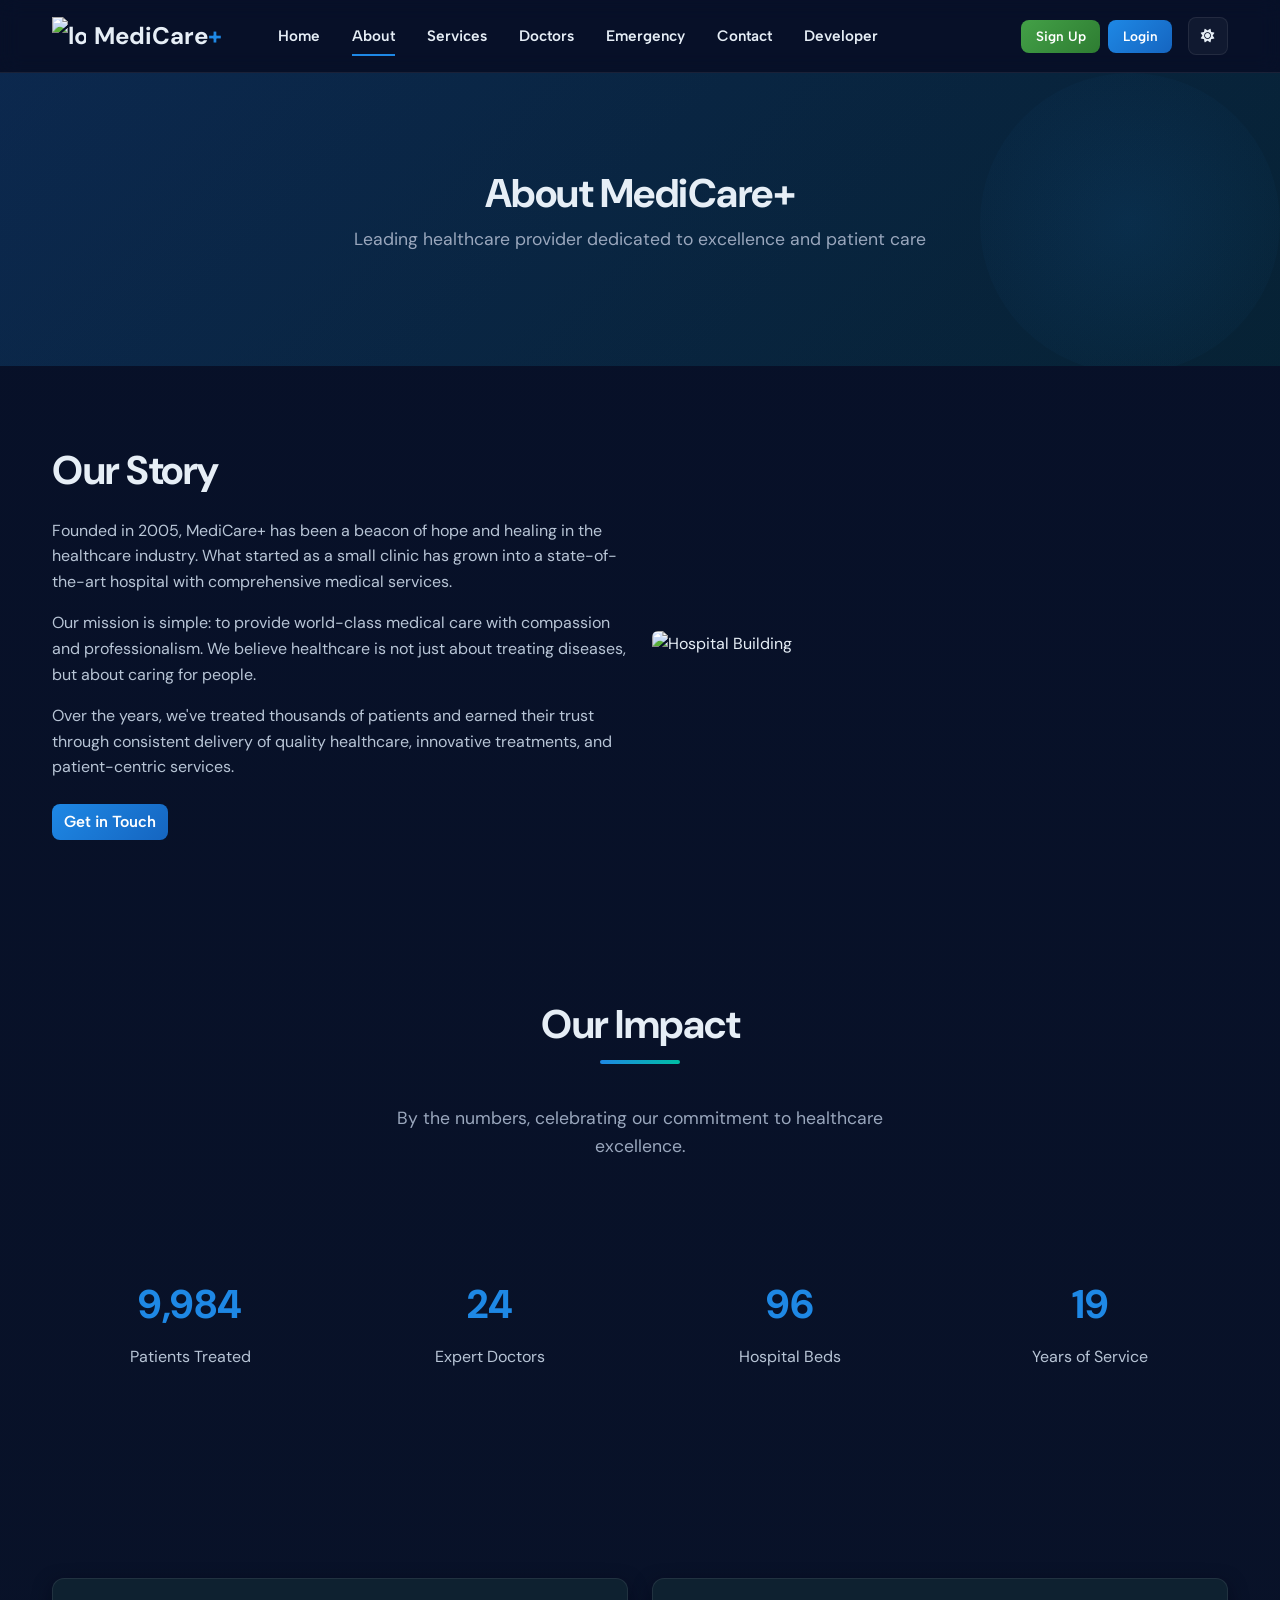
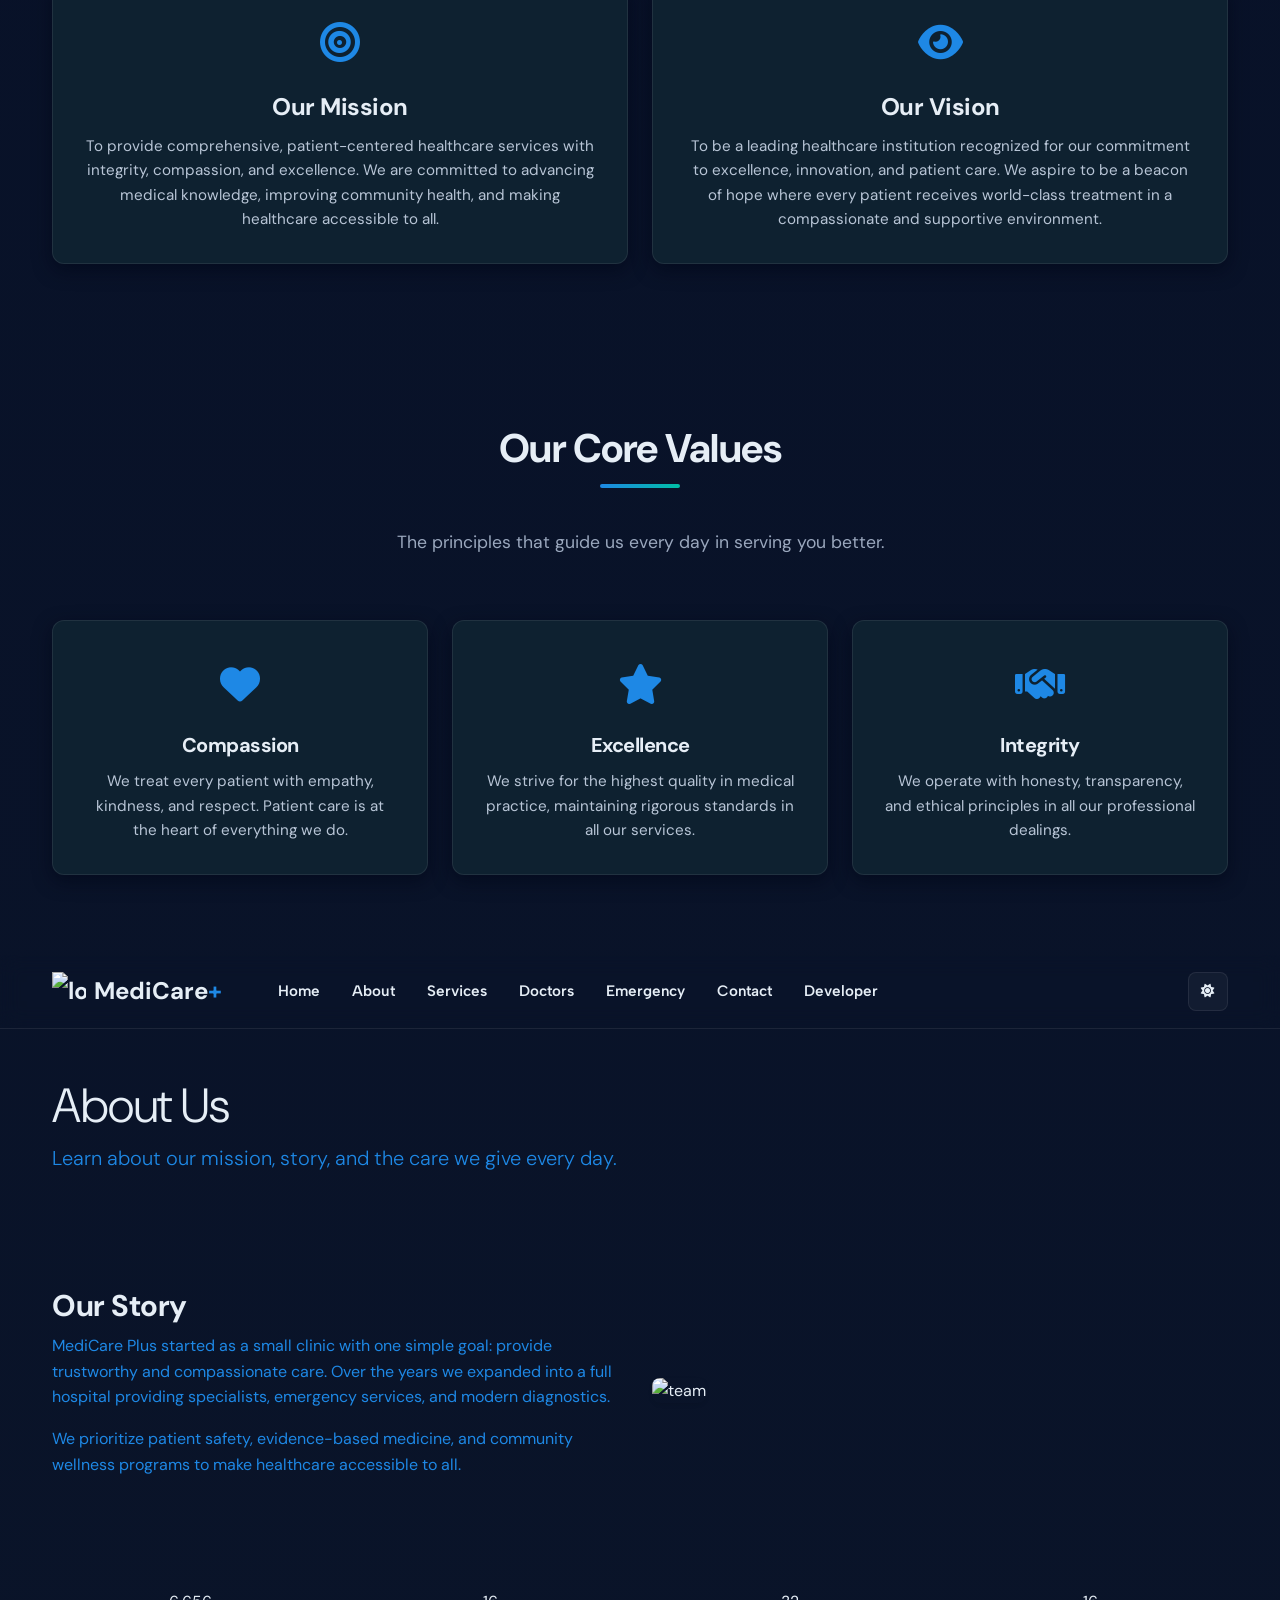
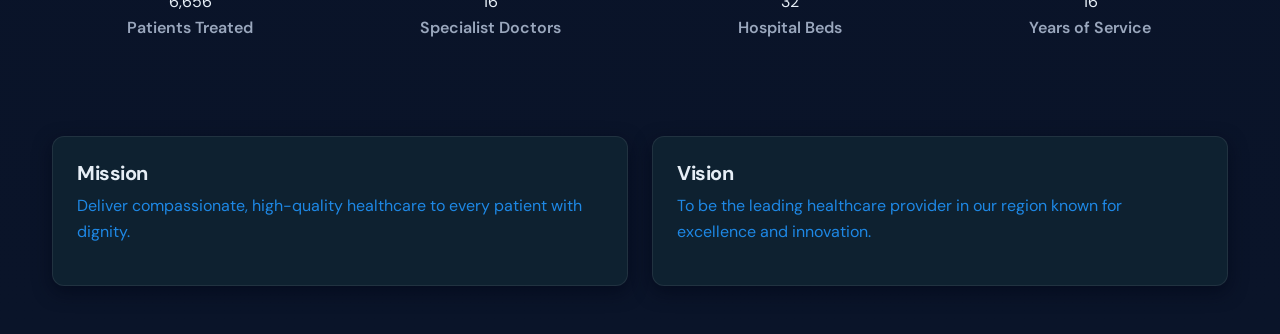
==== commit d65090e1: "docs" ====
--- a/about.html
+++ b/about.html
@@ -172,50 +172,7 @@
     </section>
 
     <!-- FOOTER -->
-    <footer data-aos="fade-up">
-        <div class="container">
-            <div class="row g-4 mb-4">
-                <div class="col-md-6 col-lg-3">
-                    <div class="footer-title">MediCare+</div>
-                    <p class="text-muted">Your trusted healthcare partner for quality medical services.</p>
-                </div>
-                <div class="col-md-6 col-lg-3">
-                    <div class="footer-title">Quick Links</div>
-                    <ul class="footer-links">
-                        <li><a href="index.html">Home</a></li>
-                        <li><a href="about.html">About</a></li>
-                        <li><a href="services.html">Services</a></li>
-                        <li><a href="doctors.html">Doctors</a></li>
-                        <li><a href="contact.html">Contact</a></li>
-                    </ul>
-                </div>
-                <div class="col-md-6 col-lg-3">
-                    <div class="footer-title">Contact Info</div>
-                    <p class="text-muted"><i class="fa-solid fa-phone"></i> +92-300-1234567</p>
-                    <p class="text-muted"><i class="fa-solid fa-envelope"></i> info@medicare.pk</p>
-                    <p class="text-muted"><i class="fa-solid fa-location-dot"></i> Islamabad, Pakistan</p>
-                </div>
-                <div class="col-md-6 col-lg-3">
-                    <div class="developer-profile">
-                        <img src="https://via.placeholder.com/100x100?text=TA" alt="Tanzeel Ahmed">
-                        <div class="developer-info">
-                            <h6>Tanzeel Ahmed</h6>
-                            <p>Software Engineering Student | Web Developer</p>
-                        </div>
-                    </div>
-                    <div class="social-links">
-                        <a href="https://www.linkedin.com/in/tanzeel-ahmed-b21288397/" class="social-link" title="LinkedIn"><i class="fa-brands fa-linkedin"></i></a>
-                        <a href="https://github.com/Tanzeel804" class="social-link" title="GitHub"><i class="fa-brands fa-github"></i></a>
-                        <a href="https://www.instagram.com/tanzeelahmedpov/" class="social-link" title="Instagram"><i class="fa-brands fa-instagram"></i></a>
-                        <a href="https://www.facebook.com/tanzeelahmedpov" class="social-link" title="Facebook"><i class="fa-brands fa-facebook"></i></a>
-                    </div>
-                </div>
-            </div>
-            <div class="footer-bottom">
-                <p>&copy; 2025 Tanzeel Ahmed. All Rights Reserved.</p>
-            </div>
-        </div>
-    </footer>
+    
 
     <button id="backToTop" title="Back to top"><i class="fa-solid fa-arrow-up"></i></button>
 
@@ -446,85 +403,7 @@
     </main>
 
     <!-- Footer (same as index) -->
-    <footer class="site-footer">
-      <div class="container">
-        <div class="row gy-4">
-          <div class="col-lg-4">
-            <div class="footer-card">
-              <div class="d-flex align-items-center">
-                <img
-                  src="https://via.placeholder.com/100x100?text=TA"
-                  alt="Tanzeel Ahmed"
-                  style="
-                    width: 72px;
-                    height: 72px;
-                    border-radius: 12px;
-                    margin-right: 12px;
-                  "
-                />
-                <div>
-                  <strong>Tanzeel Ahmed</strong>
-                  <div class="small text-muted-2">
-                    Software Engineering Student | Web Developer | Tech
-                    Enthusiast
-                  </div>
-                </div>
-              </div>
-              <p class="mt-3 text-muted-2">Building modern web experiences.</p>
-              <div class="d-flex mt-3">
-                <a
-                  class="social-icon"
-                  href="https://github.com/Tanzeel804"
-                  target="_blank"
-                  rel="noreferrer"
-                  ><i class="fa-brands fa-github"></i
-                ></a>
-                <a
-                  class="social-icon"
-                  href="https://www.linkedin.com/in/tanzeel-ahmed-b21288397/"
-                  target="_blank"
-                  rel="noreferrer"
-                  ><i class="fa-brands fa-linkedin"></i
-                ></a>
-                <a
-                  class="social-icon"
-                  href="https://www.instagram.com/tanzeelahmedpov/"
-                  target="_blank"
-                  rel="noreferrer"
-                  ><i class="fa-brands fa-instagram"></i
-                ></a>
-              </div>
-            </div>
-          </div>
-
-          <div class="col-lg-2">
-            <h6>Quick Links</h6>
-            <ul class="list-unstyled text-muted-2">
-              <li><a href="index.html">Home</a></li>
-              <li><a href="services.html">Services</a></li>
-              <li><a href="doctors.html">Doctors</a></li>
-            </ul>
-          </div>
-
-          <div class="col-lg-3">
-            <h6>Contact</h6>
-            <p class="text-muted-2 mb-1">123 Health Ave, City</p>
-            <p class="text-muted-2 mb-1">Phone: 1800-123-456</p>
-            <p class="text-muted-2 mb-0">Email: info@medicareplus.example</p>
-          </div>
-
-          <div class="col-lg-3">
-            <h6>Opening Hours</h6>
-            <p class="text-muted-2 mb-0">Mon - Sun: 24/7 Emergency</p>
-            <div class="mt-3">
-              <small class="text-muted-2"
-                >© 2025 Tanzeel Ahmed. All Rights Reserved.</small
-              >
-            </div>
-          </div>
-        </div>
-      </div>
-    </footer>
+    
 
     <button id="backToTop" class="btn btn-primary" title="Back to top">
       <i class="fa-solid fa-arrow-up"></i>
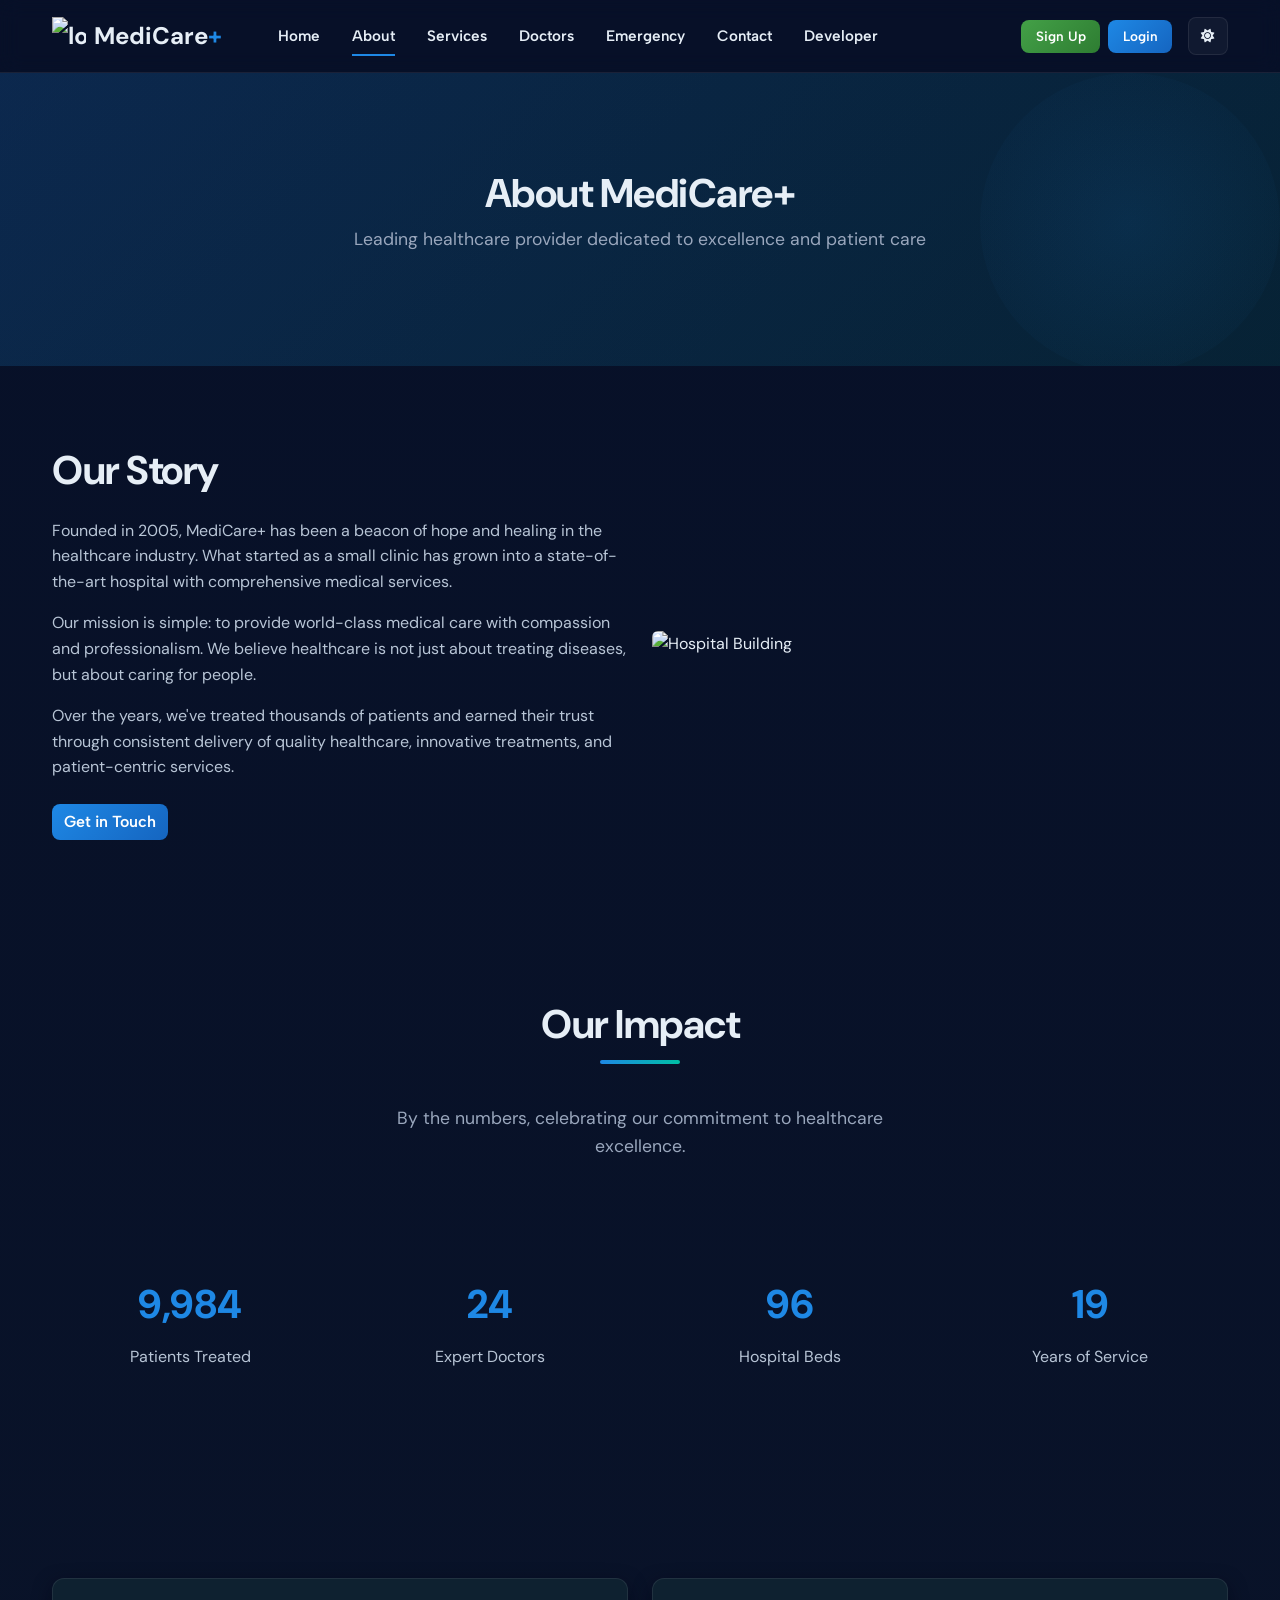
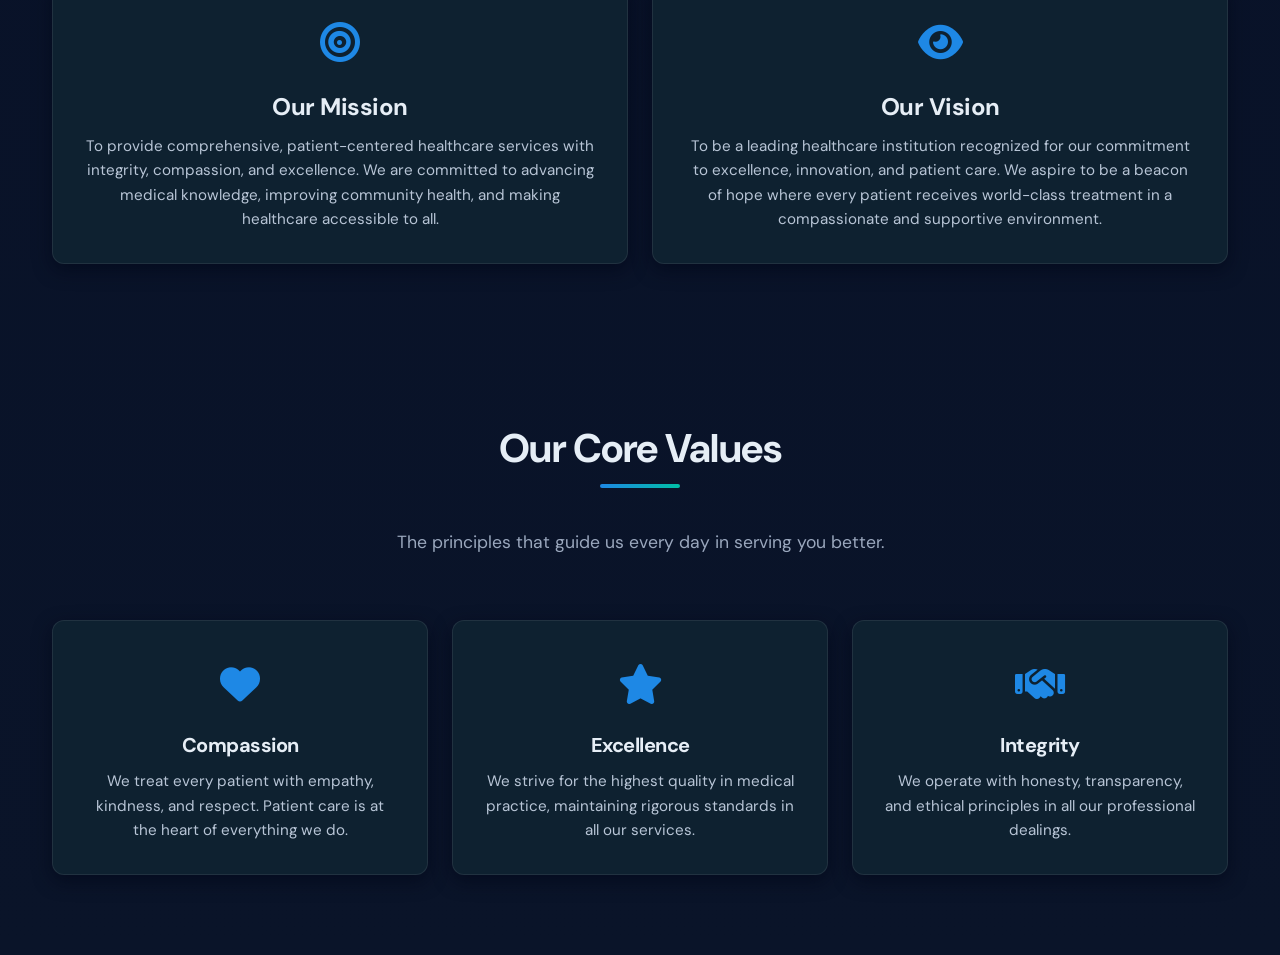
==== commit 33c8974e: "doocs" ====
--- a/about.html
+++ b/about.html
@@ -170,11 +170,7 @@
             </div>
         </div>
     </section>
-
-    <!-- FOOTER -->
-    
-
-    <button id="backToTop" title="Back to top"><i class="fa-solid fa-arrow-up"></i></button>
+<button id="backToTop" title="Back to top"><i class="fa-solid fa-arrow-up"></i></button>
 
     <!-- SIGNUP MODAL -->
     <div class="modal fade" id="signupModal" tabindex="-1">
@@ -244,275 +240,4 @@
     <script src="https://unpkg.com/aos@2.3.1/dist/aos.js"></script>
     <script src="script.js"></script>
 </body>
-</html>
-    <div class="scroll-progress" id="scrollProgress"></div>
-    <!-- NAVBAR (same structure as index) -->
-    <nav class="navbar navbar-expand-lg navbar-dark sticky-top py-3">
-      <div class="container">
-        <a class="navbar-brand d-flex align-items-center" href="index.html">
-          <img
-            src="https://img.icons8.com/ios-filled/40/ffffff/hospital.png"
-            alt="logo"
-            style="width: 34px; margin-right: 8px"
-          />
-          <span class="fw-bold"
-            >MediCare<span class="text-muted-2">+</span></span
-          >
-        </a>
-        <button
-          class="navbar-toggler"
-          type="button"
-          data-bs-toggle="collapse"
-          data-bs-target="#navMain"
-        >
-          <span class="navbar-toggler-icon"></span>
-        </button>
-        <div class="collapse navbar-collapse" id="navMain">
-          <ul class="navbar-nav ms-4 me-auto">
-            <li class="nav-item">
-              <a href="index.html" class="nav-link">Home</a>
-            </li>
-            <li class="nav-item">
-              <a href="about.html" class="nav-link">About</a>
-            </li>
-            <li class="nav-item">
-              <a href="services.html" class="nav-link">Services</a>
-            </li>
-            <li class="nav-item">
-              <a href="doctors.html" class="nav-link">Doctors</a>
-            </li>
-            <li class="nav-item">
-              <a href="emergency.html" class="nav-link text-danger"
-                >Emergency</a
-              >
-            </li>
-            <li class="nav-item">
-              <a href="contact.html" class="nav-link">Contact</a>
-            </li>
-            <li class="nav-item">
-              <a href="developer.html" class="nav-link">Developer</a>
-            </li>
-          </ul>
-
-          <div id="authArea" class="d-flex align-items-center gap-2"></div>
-          <div class="ms-3 d-flex align-items-center">
-            <button
-              id="themeToggleBtn"
-              class="btn btn-sm btn-outline-light ms-2"
-              title="Toggle theme"
-            >
-              <i class="fa-solid fa-sun"></i>
-            </button>
-          </div>
-        </div>
-      </div>
-    </nav>
-
-    <!-- PAGE HEADER -->
-    <header
-      class="py-5"
-      style="
-        background-image: url(&quot;https://source.unsplash.com/1600x500/?hospital,building&quot;);
-        background-size: cover;
-        background-position: center;
-      "
-    >
-      <div class="container text-white" data-aos="fade-up">
-        <h1 class="display-5">About Us</h1>
-        <p class="lead text-muted-2">
-          Learn about our mission, story, and the care we give every day.
-        </p>
-      </div>
-    </header>
-
-    <main class="py-5">
-      <div class="container">
-        <div class="row g-4 align-items-center">
-          <div class="col-lg-6" data-aos="fade-right">
-            <h3>Our Story</h3>
-            <p class="text-muted-2">
-              MediCare Plus started as a small clinic with one simple goal:
-              provide trustworthy and compassionate care. Over the years we
-              expanded into a full hospital providing specialists, emergency
-              services, and modern diagnostics.
-            </p>
-            <p class="text-muted-2">
-              We prioritize patient safety, evidence-based medicine, and
-              community wellness programs to make healthcare accessible to all.
-            </p>
-          </div>
-          <div class="col-lg-6" data-aos="fade-left">
-            <img
-              src="https://source.unsplash.com/900x600/?healthcare,team"
-              alt="team"
-              class="img-fluid rounded-3 shadow-sm"
-            />
-          </div>
-        </div>
-
-        <!-- STATS -->
-        <div class="row mt-5 gy-4">
-          <div class="col-md-3" data-aos="fade-up">
-            <div class="stat footer-card js-counter">
-              <div class="num" data-target="50000">0</div>
-              <div class="kicker">Patients Treated</div>
-            </div>
-          </div>
-          <div class="col-md-3" data-aos="fade-up" data-aos-delay="80">
-            <div class="stat footer-card js-counter">
-              <div class="num" data-target="200">0</div>
-              <div class="kicker">Specialist Doctors</div>
-            </div>
-          </div>
-          <div class="col-md-3" data-aos="fade-up" data-aos-delay="160">
-            <div class="stat footer-card js-counter">
-              <div class="num" data-target="300">0</div>
-              <div class="kicker">Hospital Beds</div>
-            </div>
-          </div>
-          <div class="col-md-3" data-aos="fade-up" data-aos-delay="240">
-            <div class="stat footer-card js-counter">
-              <div class="num" data-target="25">0</div>
-              <div class="kicker">Years of Service</div>
-            </div>
-          </div>
-        </div>
-
-        <!-- Mission & Vision -->
-        <div class="row mt-5 gy-4">
-          <div class="col-md-6" data-aos="fade-up">
-            <div class="card p-4 custom">
-              <h5>Mission</h5>
-              <p class="text-muted-2">
-                Deliver compassionate, high-quality healthcare to every patient
-                with dignity.
-              </p>
-            </div>
-          </div>
-          <div class="col-md-6" data-aos="fade-up" data-aos-delay="80">
-            <div class="card p-4 custom">
-              <h5>Vision</h5>
-              <p class="text-muted-2">
-                To be the leading healthcare provider in our region known for
-                excellence and innovation.
-              </p>
-            </div>
-          </div>
-        </div>
-      </div>
-    </main>
-
-    <!-- Footer (same as index) -->
-    
-
-    <button id="backToTop" class="btn btn-primary" title="Back to top">
-      <i class="fa-solid fa-arrow-up"></i>
-    </button>
-
-    <!-- SIGNUP / LOGIN modals (same markup as index) -->
-    <!-- Signup -->
-    <div class="modal fade" id="signupModal" tabindex="-1" aria-hidden="true">
-      <div class="modal-dialog modal-dialog-centered">
-        <div class="modal-content">
-          <form id="signupForm">
-            <div class="modal-header">
-              <h5 class="modal-title">Sign Up</h5>
-              <button class="btn-close" data-bs-dismiss="modal"></button>
-            </div>
-            <div class="modal-body">
-              <div class="mb-3">
-                <label class="form-label">Full Name</label
-                ><input id="signupName" class="form-control" required />
-              </div>
-              <div class="mb-3">
-                <label class="form-label">Email</label
-                ><input
-                  id="signupEmail"
-                  type="email"
-                  class="form-control"
-                  required
-                />
-              </div>
-              <div class="mb-3">
-                <label class="form-label">Password</label
-                ><input
-                  id="signupPassword"
-                  type="password"
-                  class="form-control"
-                  required
-                />
-              </div>
-              <div class="mb-3">
-                <label class="form-label">Confirm Password</label
-                ><input
-                  id="signupPassword2"
-                  type="password"
-                  class="form-control"
-                  required
-                />
-              </div>
-            </div>
-            <div class="modal-footer">
-              <button
-                class="btn btn-secondary"
-                data-bs-dismiss="modal"
-                type="button"
-              >
-                Cancel</button
-              ><button class="btn btn-primary" type="submit">
-                Create Account
-              </button>
-            </div>
-          </form>
-        </div>
-      </div>
-    </div>
-
-    <!-- Login -->
-    <div class="modal fade" id="loginModal" tabindex="-1" aria-hidden="true">
-      <div class="modal-dialog modal-dialog-centered">
-        <div class="modal-content">
-          <form id="loginForm">
-            <div class="modal-header">
-              <h5 class="modal-title">Login</h5>
-              <button class="btn-close" data-bs-dismiss="modal"></button>
-            </div>
-            <div class="modal-body">
-              <div class="mb-3">
-                <label class="form-label">Email</label
-                ><input
-                  id="loginEmail"
-                  type="email"
-                  class="form-control"
-                  required
-                />
-              </div>
-              <div class="mb-3">
-                <label class="form-label">Password</label
-                ><input
-                  id="loginPassword"
-                  type="password"
-                  class="form-control"
-                  required
-                />
-              </div>
-            </div>
-            <div class="modal-footer">
-              <button
-                class="btn btn-secondary"
-                data-bs-dismiss="modal"
-                type="button"
-              >
-                Cancel</button
-              ><button class="btn btn-primary" type="submit">Login</button>
-            </div>
-          </form>
-        </div>
-      </div>
-    </div>
-
-    <script src="https://cdn.jsdelivr.net/npm/bootstrap@5.3.2/dist/js/bootstrap.bundle.min.js"></script>
-    <script src="https://unpkg.com/aos@2.3.1/dist/aos.js"></script>
-    <script src="script.js"></script>
-  </body>
-</html>
+</html>
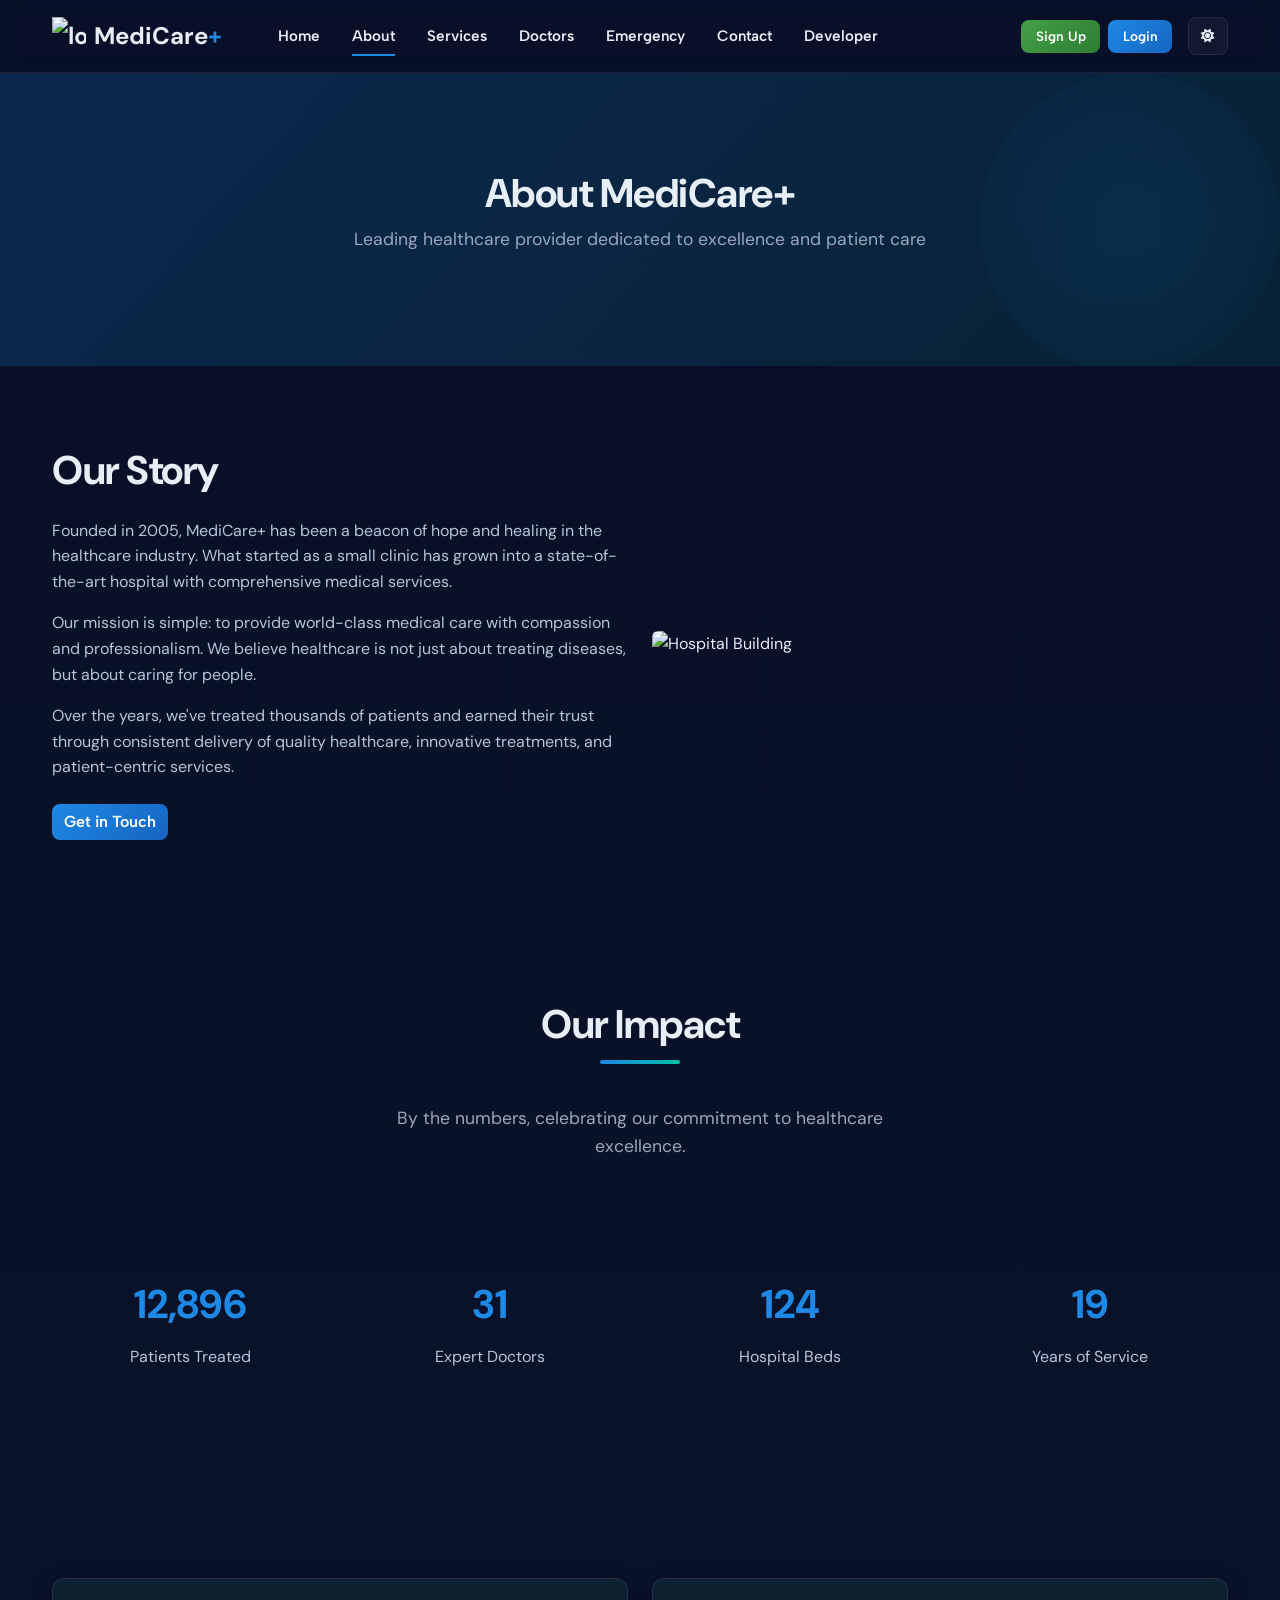
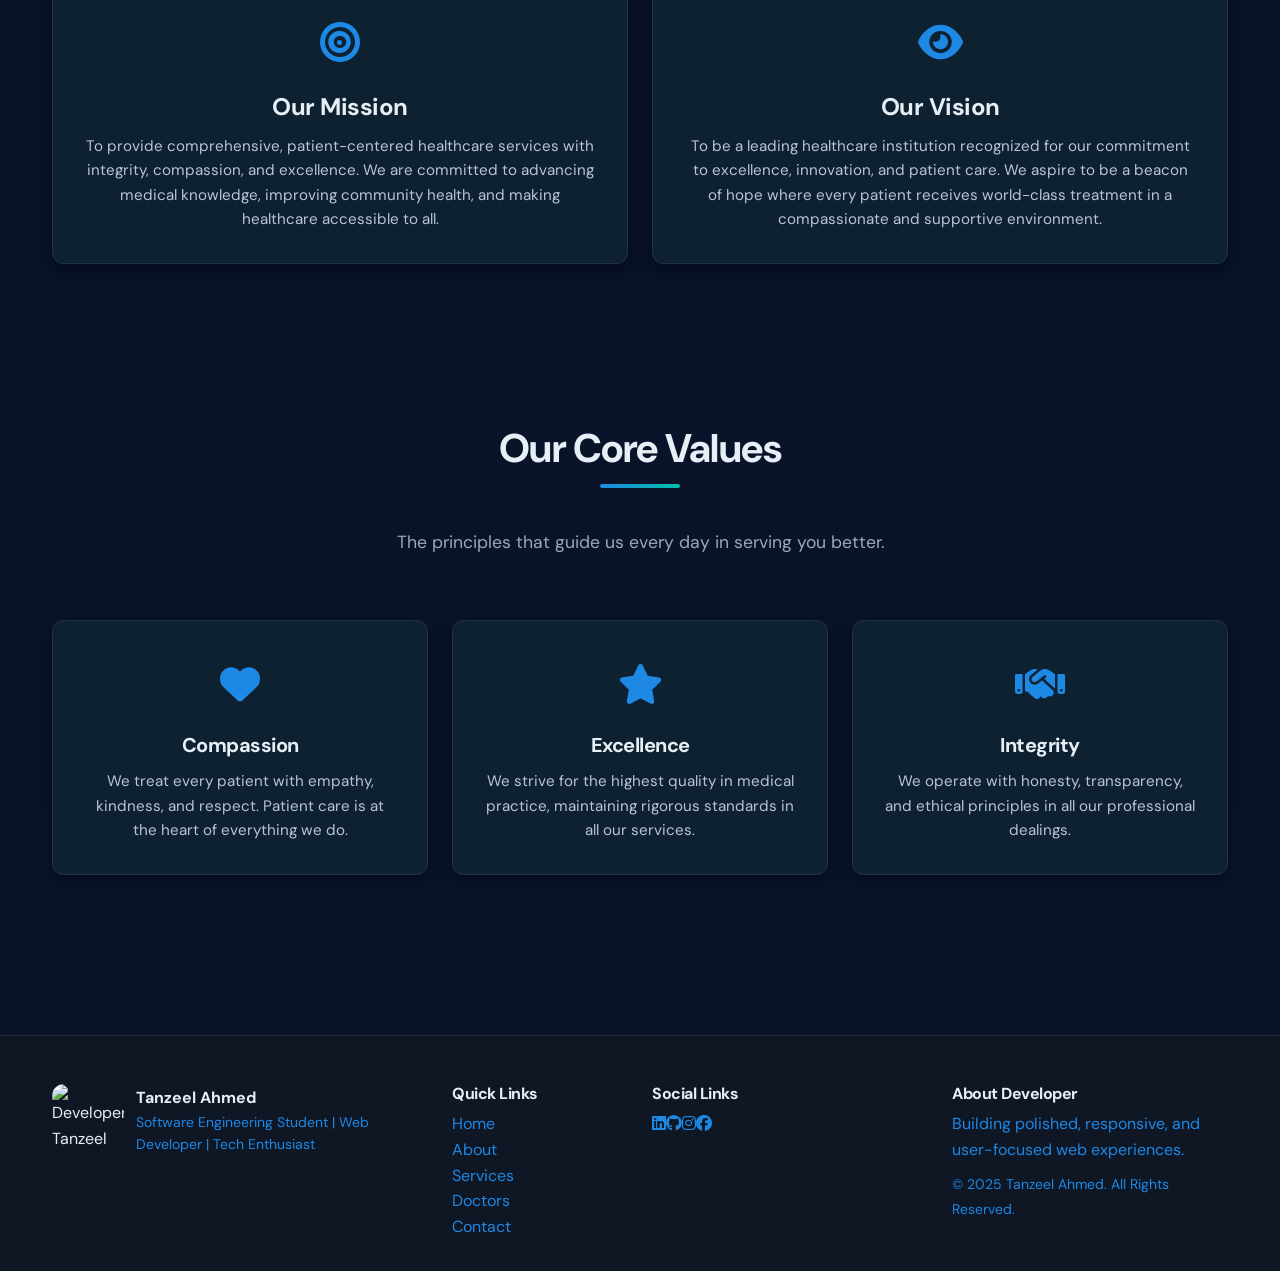
==== commit 2d4ae20a: "doc" ====
--- a/about.html
+++ b/about.html
@@ -170,7 +170,49 @@
             </div>
         </div>
     </section>
-<button id="backToTop" title="Back to top"><i class="fa-solid fa-arrow-up"></i></button>
+    <footer class="site-footer" data-aos="fade-up">
+        <div class="container">
+            <div class="row gy-4">
+                <div class="col-lg-4">
+                    <div class="footer-card">
+                        <div class="d-flex align-items-center">
+                            <img src="https://via.placeholder.com/100x100?text=TA" alt="Developer Tanzeel Ahmed profile" style="width: 72px; height: 72px; border-radius: 12px; margin-right: 12px">
+                            <div>
+                                <strong>Tanzeel Ahmed</strong>
+                                <div class="small text-muted-2">Software Engineering Student | Web Developer | Tech Enthusiast</div>
+                            </div>
+                        </div>
+                    </div>
+                </div>
+                <div class="col-lg-2">
+                    <h6>Quick Links</h6>
+                    <ul class="list-unstyled text-muted-2">
+                        <li><a href="index.html">Home</a></li>
+                        <li><a href="about.html">About</a></li>
+                        <li><a href="services.html">Services</a></li>
+                        <li><a href="doctors.html">Doctors</a></li>
+                        <li><a href="contact.html">Contact</a></li>
+                    </ul>
+                </div>
+                <div class="col-lg-3">
+                    <h6>Social Links</h6>
+                    <div class="d-flex mt-2">
+                        <a class="social-icon" href="https://www.linkedin.com/in/tanzeel-ahmed-b21288397/" target="_blank" rel="noreferrer" aria-label="LinkedIn"><i class="fa-brands fa-linkedin"></i></a>
+                        <a class="social-icon" href="https://github.com/Tanzeel804" target="_blank" rel="noreferrer" aria-label="GitHub"><i class="fa-brands fa-github"></i></a>
+                        <a class="social-icon" href="https://www.instagram.com/tanzeelahmedpov/" target="_blank" rel="noreferrer" aria-label="Instagram"><i class="fa-brands fa-instagram"></i></a>
+                        <a class="social-icon" href="https://www.facebook.com/tanzeelahmedpov" target="_blank" rel="noreferrer" aria-label="Facebook"><i class="fa-brands fa-facebook"></i></a>
+                    </div>
+                </div>
+                <div class="col-lg-3">
+                    <h6>About Developer</h6>
+                    <p class="text-muted-2 mb-2">Building polished, responsive, and user-focused web experiences.</p>
+                    <small class="text-muted-2">&copy; 2025 Tanzeel Ahmed. All Rights Reserved.</small>
+                </div>
+            </div>
+        </div>
+    </footer>
+
+    <button id="backToTop" title="Back to top"><i class="fa-solid fa-arrow-up"></i></button>
 
     <!-- SIGNUP MODAL -->
     <div class="modal fade" id="signupModal" tabindex="-1">
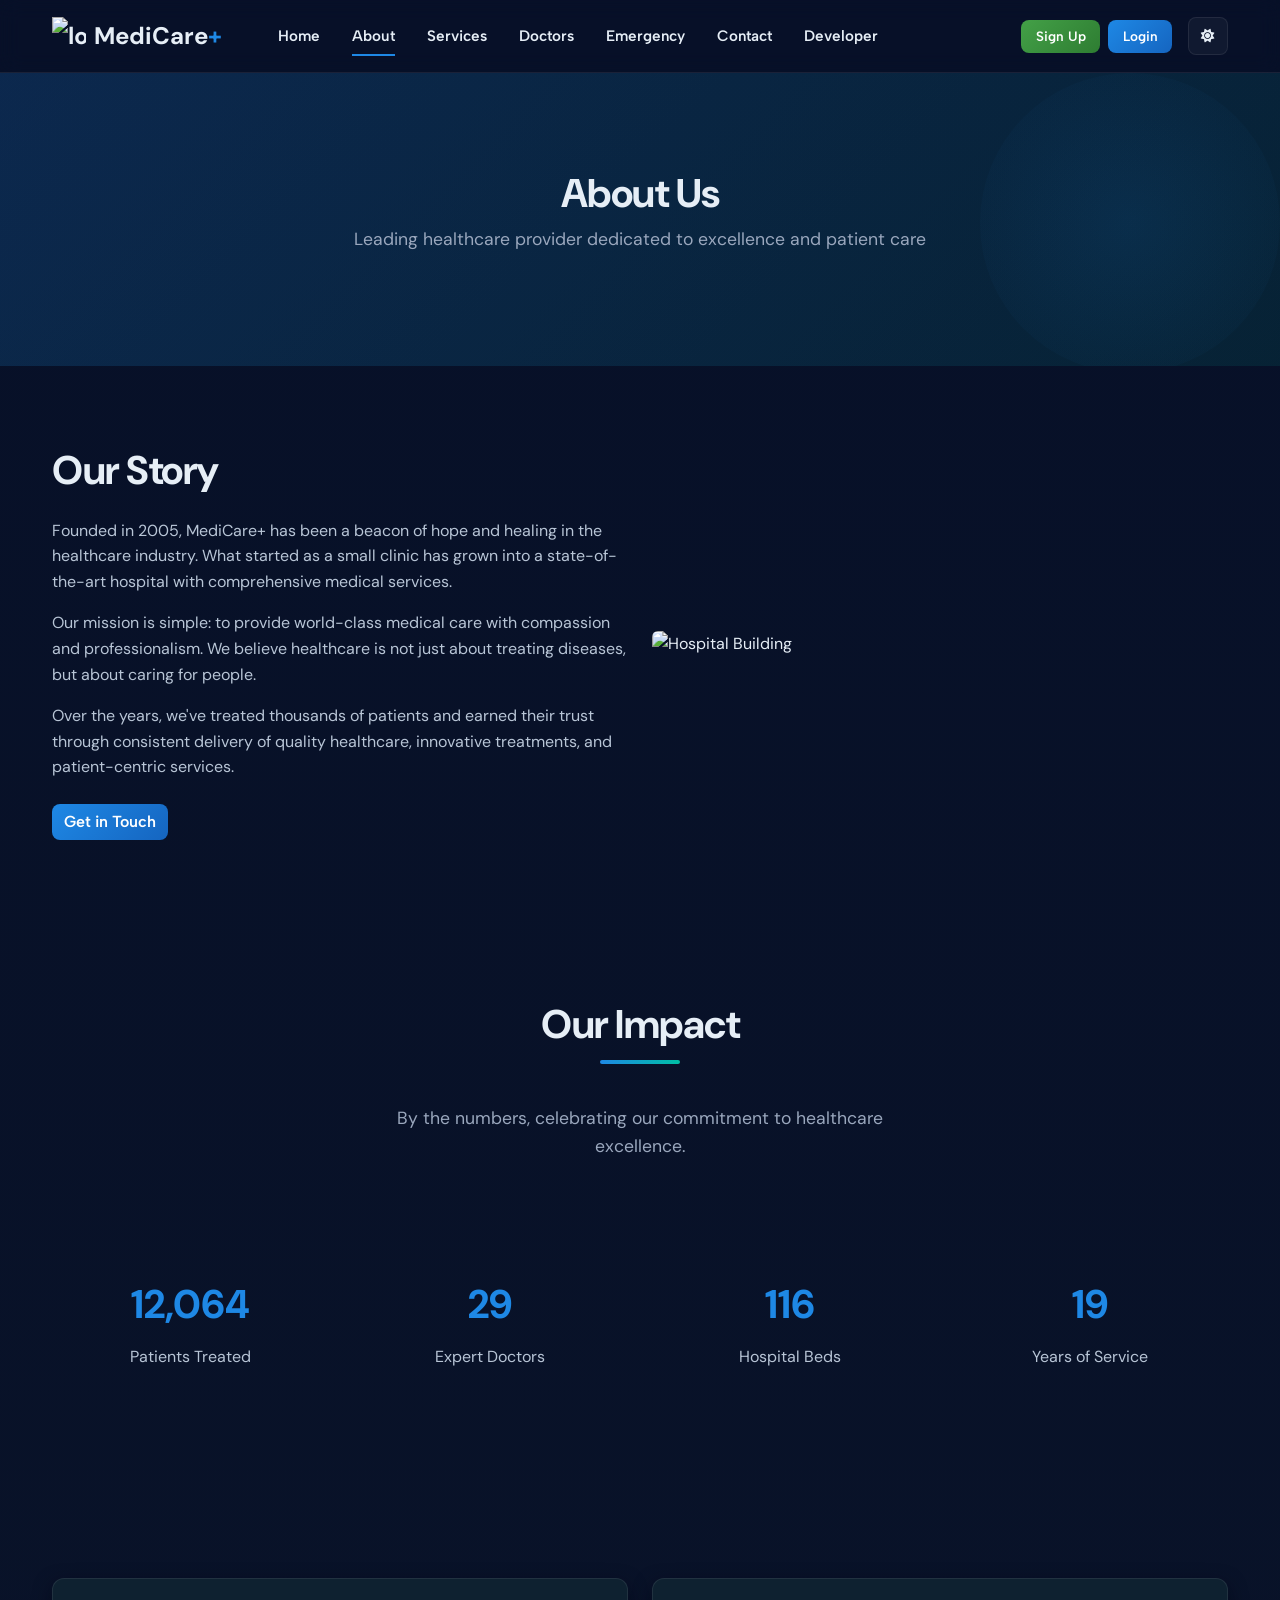
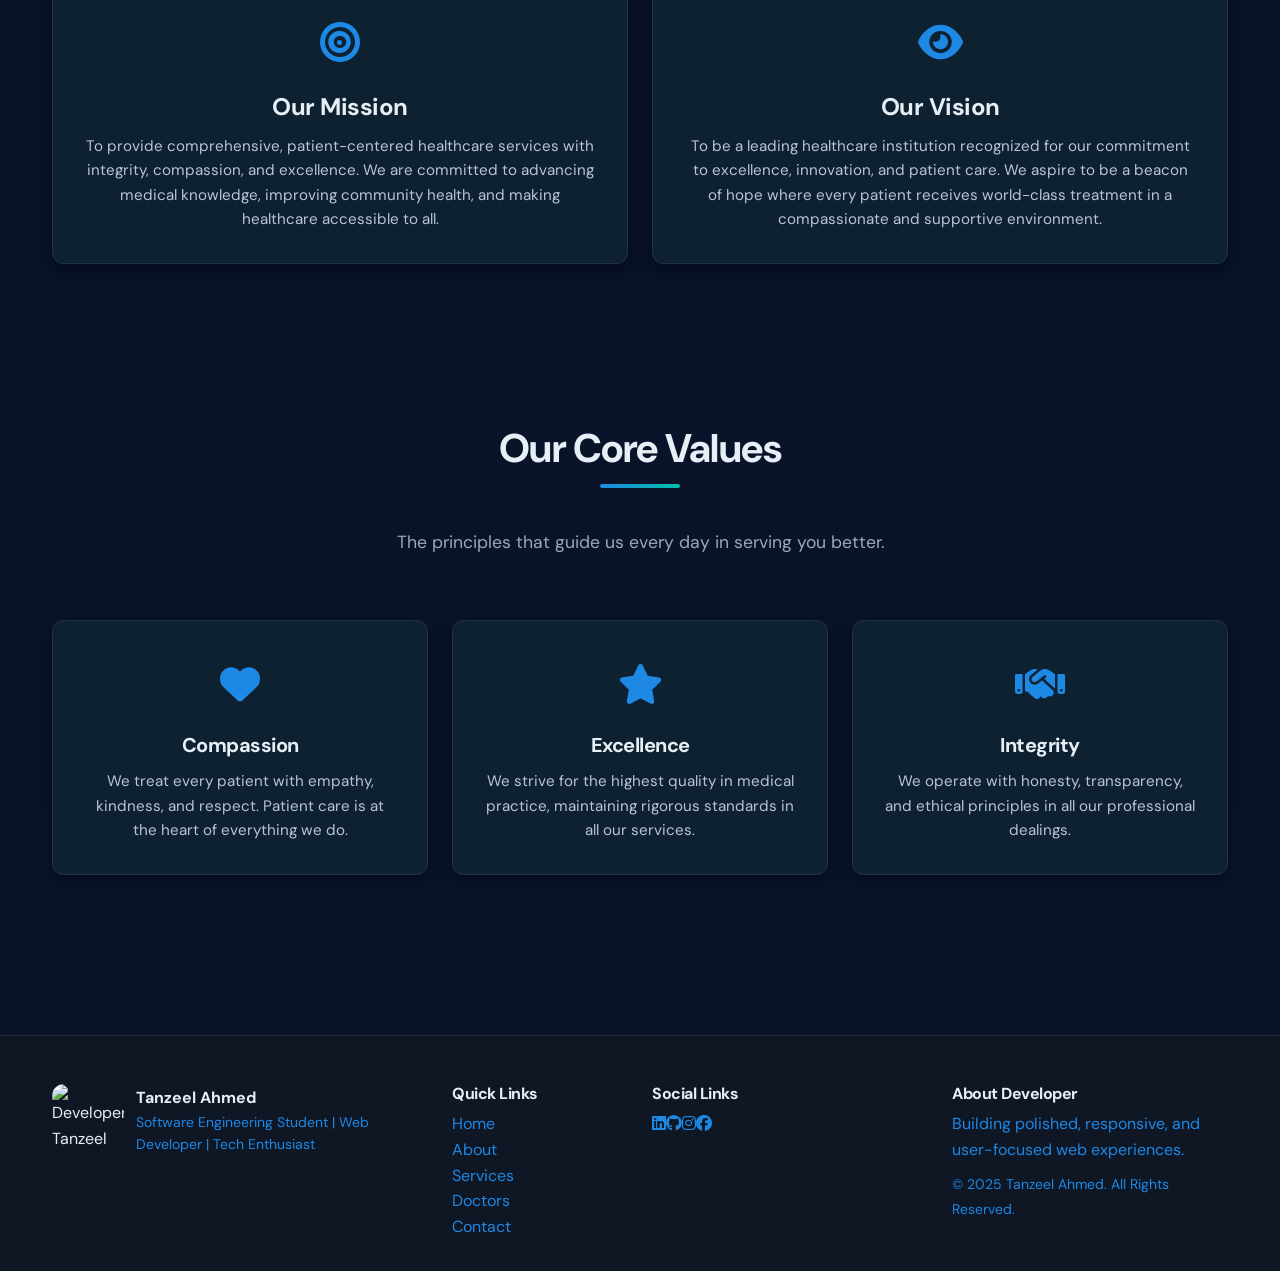
==== commit 7dafae01: "docs" ====
--- a/about.html
+++ b/about.html
@@ -1,285 +1,480 @@
-<!DOCTYPE html>
+<!doctype html>
 <html lang="en" data-theme="dark">
-<head>
-    <meta charset="UTF-8">
-    <meta name="viewport" content="width=device-width, initial-scale=1.0">
+  <head>
+    <meta charset="UTF-8" />
+    <meta name="viewport" content="width=device-width, initial-scale=1.0" />
     <title>About Us — MediCare+</title>
-    
-    <link href="https://fonts.googleapis.com/css2?family=DM+Sans:wght@400;700&family=Albert+Sans:wght@400;600&display=swap" rel="stylesheet">
-    <link href="https://cdn.jsdelivr.net/npm/bootstrap@5.3.2/dist/css/bootstrap.min.css" rel="stylesheet">
-    <link href="https://cdnjs.cloudflare.com/ajax/libs/font-awesome/6.4.0/css/all.min.css" rel="stylesheet">
-    <link href="https://unpkg.com/aos@2.3.1/dist/aos.css" rel="stylesheet">
-    <link rel="icon" href="https://img.icons8.com/ios-filled/50/00aaff/hospital-cross.png">
-    <link rel="stylesheet" href="style.css">
-</head>
-<body>
+
+    <link
+      href="https://fonts.googleapis.com/css2?family=DM+Sans:wght@400;700&family=Albert+Sans:wght@400;600&display=swap"
+      rel="stylesheet"
+    />
+    <link
+      href="https://cdn.jsdelivr.net/npm/bootstrap@5.3.2/dist/css/bootstrap.min.css"
+      rel="stylesheet"
+    />
+    <link
+      href="https://cdnjs.cloudflare.com/ajax/libs/font-awesome/6.4.0/css/all.min.css"
+      rel="stylesheet"
+    />
+    <link href="https://unpkg.com/aos@2.3.1/dist/aos.css" rel="stylesheet" />
+    <link
+      rel="icon"
+      href="https://img.icons8.com/ios-filled/50/00aaff/hospital-cross.png"
+    />
+    <link rel="stylesheet" href="style.css" />
+  </head>
+  <body>
     <div class="scroll-progress" id="scrollProgress"></div>
-    
+
     <nav class="navbar navbar-expand-lg navbar-dark sticky-top py-3">
-        <div class="container">
-            <a class="navbar-brand d-flex align-items-center" href="index.html">
-                <img src="https://img.icons8.com/ios-filled/40/ffffff/hospital.png" alt="logo" style="width: 34px; margin-right: 8px">
-                <span class="fw-bold">MediCare<span class="text-muted-2">+</span></span>
-            </a>
-            <button class="navbar-toggler" type="button" data-bs-toggle="collapse" data-bs-target="#navMain">
-                <span class="navbar-toggler-icon"></span>
+      <div class="container">
+        <a class="navbar-brand d-flex align-items-center" href="index.html">
+          <img
+            src="https://img.icons8.com/ios-filled/40/ffffff/hospital.png"
+            alt="logo"
+            style="width: 34px; margin-right: 8px"
+          />
+          <span class="fw-bold"
+            >MediCare<span class="text-muted-2">+</span></span
+          >
+        </a>
+        <button
+          class="navbar-toggler"
+          type="button"
+          data-bs-toggle="collapse"
+          data-bs-target="#navMain"
+        >
+          <span class="navbar-toggler-icon"></span>
+        </button>
+        <div class="collapse navbar-collapse" id="navMain">
+          <ul class="navbar-nav ms-4 me-auto">
+            <li class="nav-item">
+              <a href="index.html" class="nav-link">Home</a>
+            </li>
+            <li class="nav-item">
+              <a href="about.html" class="nav-link active">About</a>
+            </li>
+            <li class="nav-item">
+              <a href="services.html" class="nav-link">Services</a>
+            </li>
+            <li class="nav-item">
+              <a href="doctors.html" class="nav-link">Doctors</a>
+            </li>
+            <li class="nav-item">
+              <a href="emergency.html" class="nav-link">Emergency</a>
+            </li>
+            <li class="nav-item">
+              <a href="contact.html" class="nav-link">Contact</a>
+            </li>
+            <li class="nav-item">
+              <a href="developer.html" class="nav-link">Developer</a>
+            </li>
+          </ul>
+          <div id="authArea" class="d-flex align-items-center gap-2"></div>
+          <div class="ms-3 d-flex align-items-center">
+            <button id="themeToggleBtn" class="btn btn-sm" title="Toggle theme">
+              <i class="fa-solid fa-sun"></i>
             </button>
-            <div class="collapse navbar-collapse" id="navMain">
-                <ul class="navbar-nav ms-4 me-auto">
-                    <li class="nav-item"><a href="index.html" class="nav-link">Home</a></li>
-                    <li class="nav-item"><a href="about.html" class="nav-link active">About</a></li>
-                    <li class="nav-item"><a href="services.html" class="nav-link">Services</a></li>
-                    <li class="nav-item"><a href="doctors.html" class="nav-link">Doctors</a></li>
-                    <li class="nav-item"><a href="emergency.html" class="nav-link">Emergency</a></li>
-                    <li class="nav-item"><a href="contact.html" class="nav-link">Contact</a></li>
-                    <li class="nav-item"><a href="developer.html" class="nav-link">Developer</a></li>
-                </ul>
-                <div id="authArea" class="d-flex align-items-center gap-2"></div>
-                <div class="ms-3 d-flex align-items-center">
-                    <button id="themeToggleBtn" class="btn btn-sm" title="Toggle theme"><i class="fa-solid fa-sun"></i></button>
-                </div>
-            </div>
-        </div>
+          </div>
+        </div>
+      </div>
     </nav>
 
     <!-- PAGE HEADER -->
     <div class="page-header">
-        <div class="container">
-            <h1 data-aos="fade-up">About MediCare+</h1>
-            <p data-aos="fade-up" data-aos-delay="100">Leading healthcare provider dedicated to excellence and patient care</p>
-        </div>
+      <div class="container">
+            <h1 data-aos="fade-up">About Us</h1>
+        <p data-aos="fade-up" data-aos-delay="100">
+          Leading healthcare provider dedicated to excellence and patient care
+        </p>
+      </div>
     </div>
 
     <!-- HOSPITAL STORY -->
     <section>
-        <div class="container">
-            <div class="row g-4 align-items-center">
-                <div class="col-lg-6" data-aos="fade-right">
-                    <h2>Our Story</h2>
-                    <p>Founded in 2005, MediCare+ has been a beacon of hope and healing in the healthcare industry. What started as a small clinic has grown into a state-of-the-art hospital with comprehensive medical services.</p>
-                    <p>Our mission is simple: to provide world-class medical care with compassion and professionalism. We believe healthcare is not just about treating diseases, but about caring for people.</p>
-                    <p>Over the years, we've treated thousands of patients and earned their trust through consistent delivery of quality healthcare, innovative treatments, and patient-centric services.</p>
-                    <div class="mt-4">
-                        <a href="contact.html" class="btn btn-primary">Get in Touch</a>
-                    </div>
-                </div>
-                <div class="col-lg-6" data-aos="fade-left">
-                    <img src="https://source.unsplash.com/500x400/?hospital,building" alt="Hospital Building" class="img-fluid rounded" style="border-radius: 12px;">
-                </div>
-            </div>
-        </div>
+      <div class="container">
+        <div class="row g-4 align-items-center">
+          <div class="col-lg-6" data-aos="fade-right">
+            <h2>Our Story</h2>
+            <p>
+              Founded in 2005, MediCare+ has been a beacon of hope and healing
+              in the healthcare industry. What started as a small clinic has
+              grown into a state-of-the-art hospital with comprehensive medical
+              services.
+            </p>
+            <p>
+              Our mission is simple: to provide world-class medical care with
+              compassion and professionalism. We believe healthcare is not just
+              about treating diseases, but about caring for people.
+            </p>
+            <p>
+              Over the years, we've treated thousands of patients and earned
+              their trust through consistent delivery of quality healthcare,
+              innovative treatments, and patient-centric services.
+            </p>
+            <div class="mt-4">
+              <a href="contact.html" class="btn btn-primary">Get in Touch</a>
+            </div>
+          </div>
+          <div class="col-lg-6" data-aos="fade-left">
+            <img
+              src="https://source.unsplash.com/500x400/?hospital,building"
+              alt="Hospital Building"
+              class="img-fluid rounded"
+              style="border-radius: 12px"
+            />
+          </div>
+        </div>
+      </div>
     </section>
 
     <!-- STATISTICS -->
     <section>
-        <div class="container">
-            <div class="section-header" data-aos="fade-up">
-                <h2>Our Impact</h2>
-                <p>By the numbers, celebrating our commitment to healthcare excellence.</p>
-            </div>
-            <div class="row g-4">
-                <div class="col-md-3 js-counter" data-aos="fade-up">
-                    <div class="counter-item">
-                        <div class="counter-number" data-target="50000">0</div>
-                        <div class="counter-label">Patients Treated</div>
-                    </div>
-                </div>
-                <div class="col-md-3 js-counter" data-aos="fade-up" data-aos-delay="100">
-                    <div class="counter-item">
-                        <div class="counter-number" data-target="150">0</div>
-                        <div class="counter-label">Expert Doctors</div>
-                    </div>
-                </div>
-                <div class="col-md-3 js-counter" data-aos="fade-up" data-aos-delay="200">
-                    <div class="counter-item">
-                        <div class="counter-number" data-target="500">0</div>
-                        <div class="counter-label">Hospital Beds</div>
-                    </div>
-                </div>
-                <div class="col-md-3 js-counter" data-aos="fade-up" data-aos-delay="300">
-                    <div class="counter-item">
-                        <div class="counter-number" data-target="19">0</div>
-                        <div class="counter-label">Years of Service</div>
-                    </div>
-                </div>
-            </div>
-        </div>
+      <div class="container">
+        <div class="section-header" data-aos="fade-up">
+          <h2>Our Impact</h2>
+          <p>
+            By the numbers, celebrating our commitment to healthcare excellence.
+          </p>
+        </div>
+        <div class="row g-4">
+          <div class="col-md-3 js-counter" data-aos="fade-up">
+            <div class="counter-item">
+              <div class="counter-number" data-target="50000">0</div>
+              <div class="counter-label">Patients Treated</div>
+            </div>
+          </div>
+          <div
+            class="col-md-3 js-counter"
+            data-aos="fade-up"
+            data-aos-delay="100"
+          >
+            <div class="counter-item">
+              <div class="counter-number" data-target="150">0</div>
+              <div class="counter-label">Expert Doctors</div>
+            </div>
+          </div>
+          <div
+            class="col-md-3 js-counter"
+            data-aos="fade-up"
+            data-aos-delay="200"
+          >
+            <div class="counter-item">
+              <div class="counter-number" data-target="500">0</div>
+              <div class="counter-label">Hospital Beds</div>
+            </div>
+          </div>
+          <div
+            class="col-md-3 js-counter"
+            data-aos="fade-up"
+            data-aos-delay="300"
+          >
+            <div class="counter-item">
+              <div class="counter-number" data-target="19">0</div>
+              <div class="counter-label">Years of Service</div>
+            </div>
+          </div>
+        </div>
+      </div>
     </section>
 
     <!-- MISSION & VISION -->
     <section>
-        <div class="container">
-            <div class="row g-4">
-                <div class="col-md-6" data-aos="fade-up">
-                    <div class="card h-100">
-                        <div class="card-body text-center">
-                            <div class="card-icon"><i class="fa-solid fa-bullseye"></i></div>
-                            <h4 class="card-title">Our Mission</h4>
-                            <p class="card-text">To provide comprehensive, patient-centered healthcare services with integrity, compassion, and excellence. We are committed to advancing medical knowledge, improving community health, and making healthcare accessible to all.</p>
-                        </div>
-                    </div>
+      <div class="container">
+        <div class="row g-4">
+          <div class="col-md-6" data-aos="fade-up">
+            <div class="card h-100">
+              <div class="card-body text-center">
+                <div class="card-icon">
+                  <i class="fa-solid fa-bullseye"></i>
                 </div>
-                <div class="col-md-6" data-aos="fade-up" data-aos-delay="100">
-                    <div class="card h-100">
-                        <div class="card-body text-center">
-                            <div class="card-icon"><i class="fa-solid fa-eye"></i></div>
-                            <h4 class="card-title">Our Vision</h4>
-                            <p class="card-text">To be a leading healthcare institution recognized for our commitment to excellence, innovation, and patient care. We aspire to be a beacon of hope where every patient receives world-class treatment in a compassionate and supportive environment.</p>
-                        </div>
-                    </div>
-                </div>
-            </div>
-        </div>
+                <h4 class="card-title">Our Mission</h4>
+                <p class="card-text">
+                  To provide comprehensive, patient-centered healthcare services
+                  with integrity, compassion, and excellence. We are committed
+                  to advancing medical knowledge, improving community health,
+                  and making healthcare accessible to all.
+                </p>
+              </div>
+            </div>
+          </div>
+          <div class="col-md-6" data-aos="fade-up" data-aos-delay="100">
+            <div class="card h-100">
+              <div class="card-body text-center">
+                <div class="card-icon"><i class="fa-solid fa-eye"></i></div>
+                <h4 class="card-title">Our Vision</h4>
+                <p class="card-text">
+                  To be a leading healthcare institution recognized for our
+                  commitment to excellence, innovation, and patient care. We
+                  aspire to be a beacon of hope where every patient receives
+                  world-class treatment in a compassionate and supportive
+                  environment.
+                </p>
+              </div>
+            </div>
+          </div>
+        </div>
+      </div>
     </section>
 
     <!-- CORE VALUES -->
     <section>
-        <div class="container">
-            <div class="section-header" data-aos="fade-up">
-                <h2>Our Core Values</h2>
-                <p>The principles that guide us every day in serving you better.</p>
-            </div>
-            <div class="row g-4">
-                <div class="col-md-4" data-aos="fade-up">
-                    <div class="card">
-                        <div class="card-body text-center">
-                            <div class="card-icon"><i class="fa-solid fa-heart"></i></div>
-                            <h5 class="card-title">Compassion</h5>
-                            <p class="card-text">We treat every patient with empathy, kindness, and respect. Patient care is at the heart of everything we do.</p>
-                        </div>
-                    </div>
+      <div class="container">
+        <div class="section-header" data-aos="fade-up">
+          <h2>Our Core Values</h2>
+          <p>The principles that guide us every day in serving you better.</p>
+        </div>
+        <div class="row g-4">
+          <div class="col-md-4" data-aos="fade-up">
+            <div class="card">
+              <div class="card-body text-center">
+                <div class="card-icon"><i class="fa-solid fa-heart"></i></div>
+                <h5 class="card-title">Compassion</h5>
+                <p class="card-text">
+                  We treat every patient with empathy, kindness, and respect.
+                  Patient care is at the heart of everything we do.
+                </p>
+              </div>
+            </div>
+          </div>
+          <div class="col-md-4" data-aos="fade-up" data-aos-delay="100">
+            <div class="card">
+              <div class="card-body text-center">
+                <div class="card-icon"><i class="fa-solid fa-star"></i></div>
+                <h5 class="card-title">Excellence</h5>
+                <p class="card-text">
+                  We strive for the highest quality in medical practice,
+                  maintaining rigorous standards in all our services.
+                </p>
+              </div>
+            </div>
+          </div>
+          <div class="col-md-4" data-aos="fade-up" data-aos-delay="200">
+            <div class="card">
+              <div class="card-body text-center">
+                <div class="card-icon">
+                  <i class="fa-solid fa-handshake"></i>
                 </div>
-                <div class="col-md-4" data-aos="fade-up" data-aos-delay="100">
-                    <div class="card">
-                        <div class="card-body text-center">
-                            <div class="card-icon"><i class="fa-solid fa-star"></i></div>
-                            <h5 class="card-title">Excellence</h5>
-                            <p class="card-text">We strive for the highest quality in medical practice, maintaining rigorous standards in all our services.</p>
-                        </div>
-                    </div>
-                </div>
-                <div class="col-md-4" data-aos="fade-up" data-aos-delay="200">
-                    <div class="card">
-                        <div class="card-body text-center">
-                            <div class="card-icon"><i class="fa-solid fa-handshake"></i></div>
-                            <h5 class="card-title">Integrity</h5>
-                            <p class="card-text">We operate with honesty, transparency, and ethical principles in all our professional dealings.</p>
-                        </div>
-                    </div>
-                </div>
-            </div>
-        </div>
+                <h5 class="card-title">Integrity</h5>
+                <p class="card-text">
+                  We operate with honesty, transparency, and ethical principles
+                  in all our professional dealings.
+                </p>
+              </div>
+            </div>
+          </div>
+        </div>
+      </div>
     </section>
     <footer class="site-footer" data-aos="fade-up">
-        <div class="container">
-            <div class="row gy-4">
-                <div class="col-lg-4">
-                    <div class="footer-card">
-                        <div class="d-flex align-items-center">
-                            <img src="https://via.placeholder.com/100x100?text=TA" alt="Developer Tanzeel Ahmed profile" style="width: 72px; height: 72px; border-radius: 12px; margin-right: 12px">
-                            <div>
-                                <strong>Tanzeel Ahmed</strong>
-                                <div class="small text-muted-2">Software Engineering Student | Web Developer | Tech Enthusiast</div>
-                            </div>
-                        </div>
-                    </div>
+      <div class="container">
+        <div class="row gy-4">
+          <div class="col-lg-4">
+            <div class="footer-card">
+              <div class="d-flex align-items-center">
+                <img
+                  src="https://via.placeholder.com/100x100?text=TA"
+                  alt="Developer Tanzeel Ahmed profile"
+                  style="
+                    width: 72px;
+                    height: 72px;
+                    border-radius: 12px;
+                    margin-right: 12px;
+                  "
+                />
+                <div>
+                  <strong>Tanzeel Ahmed</strong>
+                  <div class="small text-muted-2">
+                    Software Engineering Student | Web Developer | Tech
+                    Enthusiast
+                  </div>
                 </div>
-                <div class="col-lg-2">
-                    <h6>Quick Links</h6>
-                    <ul class="list-unstyled text-muted-2">
-                        <li><a href="index.html">Home</a></li>
-                        <li><a href="about.html">About</a></li>
-                        <li><a href="services.html">Services</a></li>
-                        <li><a href="doctors.html">Doctors</a></li>
-                        <li><a href="contact.html">Contact</a></li>
-                    </ul>
-                </div>
-                <div class="col-lg-3">
-                    <h6>Social Links</h6>
-                    <div class="d-flex mt-2">
-                        <a class="social-icon" href="https://www.linkedin.com/in/tanzeel-ahmed-b21288397/" target="_blank" rel="noreferrer" aria-label="LinkedIn"><i class="fa-brands fa-linkedin"></i></a>
-                        <a class="social-icon" href="https://github.com/Tanzeel804" target="_blank" rel="noreferrer" aria-label="GitHub"><i class="fa-brands fa-github"></i></a>
-                        <a class="social-icon" href="https://www.instagram.com/tanzeelahmedpov/" target="_blank" rel="noreferrer" aria-label="Instagram"><i class="fa-brands fa-instagram"></i></a>
-                        <a class="social-icon" href="https://www.facebook.com/tanzeelahmedpov" target="_blank" rel="noreferrer" aria-label="Facebook"><i class="fa-brands fa-facebook"></i></a>
-                    </div>
-                </div>
-                <div class="col-lg-3">
-                    <h6>About Developer</h6>
-                    <p class="text-muted-2 mb-2">Building polished, responsive, and user-focused web experiences.</p>
-                    <small class="text-muted-2">&copy; 2025 Tanzeel Ahmed. All Rights Reserved.</small>
-                </div>
-            </div>
-        </div>
+              </div>
+            </div>
+          </div>
+          <div class="col-lg-2">
+            <h6>Quick Links</h6>
+            <ul class="list-unstyled text-muted-2">
+              <li><a href="index.html">Home</a></li>
+              <li><a href="about.html">About</a></li>
+              <li><a href="services.html">Services</a></li>
+              <li><a href="doctors.html">Doctors</a></li>
+              <li><a href="contact.html">Contact</a></li>
+            </ul>
+          </div>
+          <div class="col-lg-3">
+            <h6>Social Links</h6>
+            <div class="d-flex mt-2">
+              <a
+                class="social-icon"
+                href="https://www.linkedin.com/in/tanzeel-ahmed-b21288397/"
+                target="_blank"
+                rel="noreferrer"
+                aria-label="LinkedIn"
+                ><i class="fa-brands fa-linkedin"></i
+              ></a>
+              <a
+                class="social-icon"
+                href="https://github.com/Tanzeel804"
+                target="_blank"
+                rel="noreferrer"
+                aria-label="GitHub"
+                ><i class="fa-brands fa-github"></i
+              ></a>
+              <a
+                class="social-icon"
+                href="https://www.instagram.com/tanzeelahmedpov/"
+                target="_blank"
+                rel="noreferrer"
+                aria-label="Instagram"
+                ><i class="fa-brands fa-instagram"></i
+              ></a>
+              <a
+                class="social-icon"
+                href="https://www.facebook.com/tanzeelahmedpov"
+                target="_blank"
+                rel="noreferrer"
+                aria-label="Facebook"
+                ><i class="fa-brands fa-facebook"></i
+              ></a>
+            </div>
+          </div>
+          <div class="col-lg-3">
+            <h6>About Developer</h6>
+            <p class="text-muted-2 mb-2">
+              Building polished, responsive, and user-focused web experiences.
+            </p>
+            <small class="text-muted-2"
+              >&copy; 2025 Tanzeel Ahmed. All Rights Reserved.</small
+            >
+          </div>
+        </div>
+      </div>
     </footer>
 
-    <button id="backToTop" title="Back to top"><i class="fa-solid fa-arrow-up"></i></button>
+    <button id="backToTop" title="Back to top">
+      <i class="fa-solid fa-arrow-up"></i>
+    </button>
 
     <!-- SIGNUP MODAL -->
     <div class="modal fade" id="signupModal" tabindex="-1">
-        <div class="modal-dialog">
-            <div class="modal-content">
-                <div class="modal-header">
-                    <h5 class="modal-title">Create Account</h5>
-                    <button type="button" class="btn-close" data-bs-dismiss="modal"></button>
-                </div>
-                <form id="signupForm">
-                    <div class="modal-body">
-                        <div class="mb-3">
-                            <label for="signupName" class="form-label">Full Name</label>
-                            <input type="text" class="form-control" id="signupName" required>
-                        </div>
-                        <div class="mb-3">
-                            <label for="signupEmail" class="form-label">Email</label>
-                            <input type="email" class="form-control" id="signupEmail" required>
-                        </div>
-                        <div class="mb-3">
-                            <label for="signupPassword" class="form-label">Password</label>
-                            <input type="password" class="form-control" id="signupPassword" required>
-                        </div>
-                        <div class="mb-3">
-                            <label for="signupPassword2" class="form-label">Confirm Password</label>
-                            <input type="password" class="form-control" id="signupPassword2" required>
-                        </div>
-                    </div>
-                    <div class="modal-footer">
-                        <button type="button" class="btn btn-outline-primary" data-bs-dismiss="modal">Cancel</button>
-                        <button type="submit" class="btn btn-primary">Sign Up</button>
-                    </div>
-                </form>
-            </div>
-        </div>
+      <div class="modal-dialog">
+        <div class="modal-content">
+          <div class="modal-header">
+            <h5 class="modal-title">Create Account</h5>
+            <button
+              type="button"
+              class="btn-close"
+              data-bs-dismiss="modal"
+            ></button>
+          </div>
+          <form id="signupForm">
+            <div class="modal-body">
+              <div class="mb-3">
+                <label for="signupName" class="form-label">Full Name</label>
+                <input
+                  type="text"
+                  class="form-control"
+                  id="signupName"
+                  required
+                />
+              </div>
+              <div class="mb-3">
+                <label for="signupEmail" class="form-label">Email</label>
+                <input
+                  type="email"
+                  class="form-control"
+                  id="signupEmail"
+                  required
+                />
+              </div>
+              <div class="mb-3">
+                <label for="signupPassword" class="form-label">Password</label>
+                <input
+                  type="password"
+                  class="form-control"
+                  id="signupPassword"
+                  required
+                />
+              </div>
+              <div class="mb-3">
+                <label for="signupPassword2" class="form-label"
+                  >Confirm Password</label
+                >
+                <input
+                  type="password"
+                  class="form-control"
+                  id="signupPassword2"
+                  required
+                />
+              </div>
+            </div>
+            <div class="modal-footer">
+              <button
+                type="button"
+                class="btn btn-outline-primary"
+                data-bs-dismiss="modal"
+              >
+                Cancel
+              </button>
+              <button type="submit" class="btn btn-primary">Sign Up</button>
+            </div>
+          </form>
+        </div>
+      </div>
     </div>
 
     <!-- LOGIN MODAL -->
     <div class="modal fade" id="loginModal" tabindex="-1">
-        <div class="modal-dialog">
-            <div class="modal-content">
-                <div class="modal-header">
-                    <h5 class="modal-title">Login</h5>
-                    <button type="button" class="btn-close" data-bs-dismiss="modal"></button>
-                </div>
-                <form id="loginForm">
-                    <div class="modal-body">
-                        <div class="mb-3">
-                            <label for="loginEmail" class="form-label">Email</label>
-                            <input type="email" class="form-control" id="loginEmail" required>
-                        </div>
-                        <div class="mb-3">
-                            <label for="loginPassword" class="form-label">Password</label>
-                            <input type="password" class="form-control" id="loginPassword" required>
-                        </div>
-                    </div>
-                    <div class="modal-footer">
-                        <button type="button" class="btn btn-outline-primary" data-bs-dismiss="modal">Cancel</button>
-                        <button type="submit" class="btn btn-primary">Login</button>
-                    </div>
-                </form>
-            </div>
-        </div>
+      <div class="modal-dialog">
+        <div class="modal-content">
+          <div class="modal-header">
+            <h5 class="modal-title">Login</h5>
+            <button
+              type="button"
+              class="btn-close"
+              data-bs-dismiss="modal"
+            ></button>
+          </div>
+          <form id="loginForm">
+            <div class="modal-body">
+              <div class="mb-3">
+                <label for="loginEmail" class="form-label">Email</label>
+                <input
+                  type="email"
+                  class="form-control"
+                  id="loginEmail"
+                  required
+                />
+              </div>
+              <div class="mb-3">
+                <label for="loginPassword" class="form-label">Password</label>
+                <input
+                  type="password"
+                  class="form-control"
+                  id="loginPassword"
+                  required
+                />
+              </div>
+            </div>
+            <div class="modal-footer">
+              <button
+                type="button"
+                class="btn btn-outline-primary"
+                data-bs-dismiss="modal"
+              >
+                Cancel
+              </button>
+              <button type="submit" class="btn btn-primary">Login</button>
+            </div>
+          </form>
+        </div>
+      </div>
     </div>
 
     <script src="https://cdn.jsdelivr.net/npm/bootstrap@5.3.2/dist/js/bootstrap.bundle.min.js"></script>
     <script src="https://unpkg.com/aos@2.3.1/dist/aos.js"></script>
     <script src="script.js"></script>
-</body>
-</html>+  </body>
+</html>
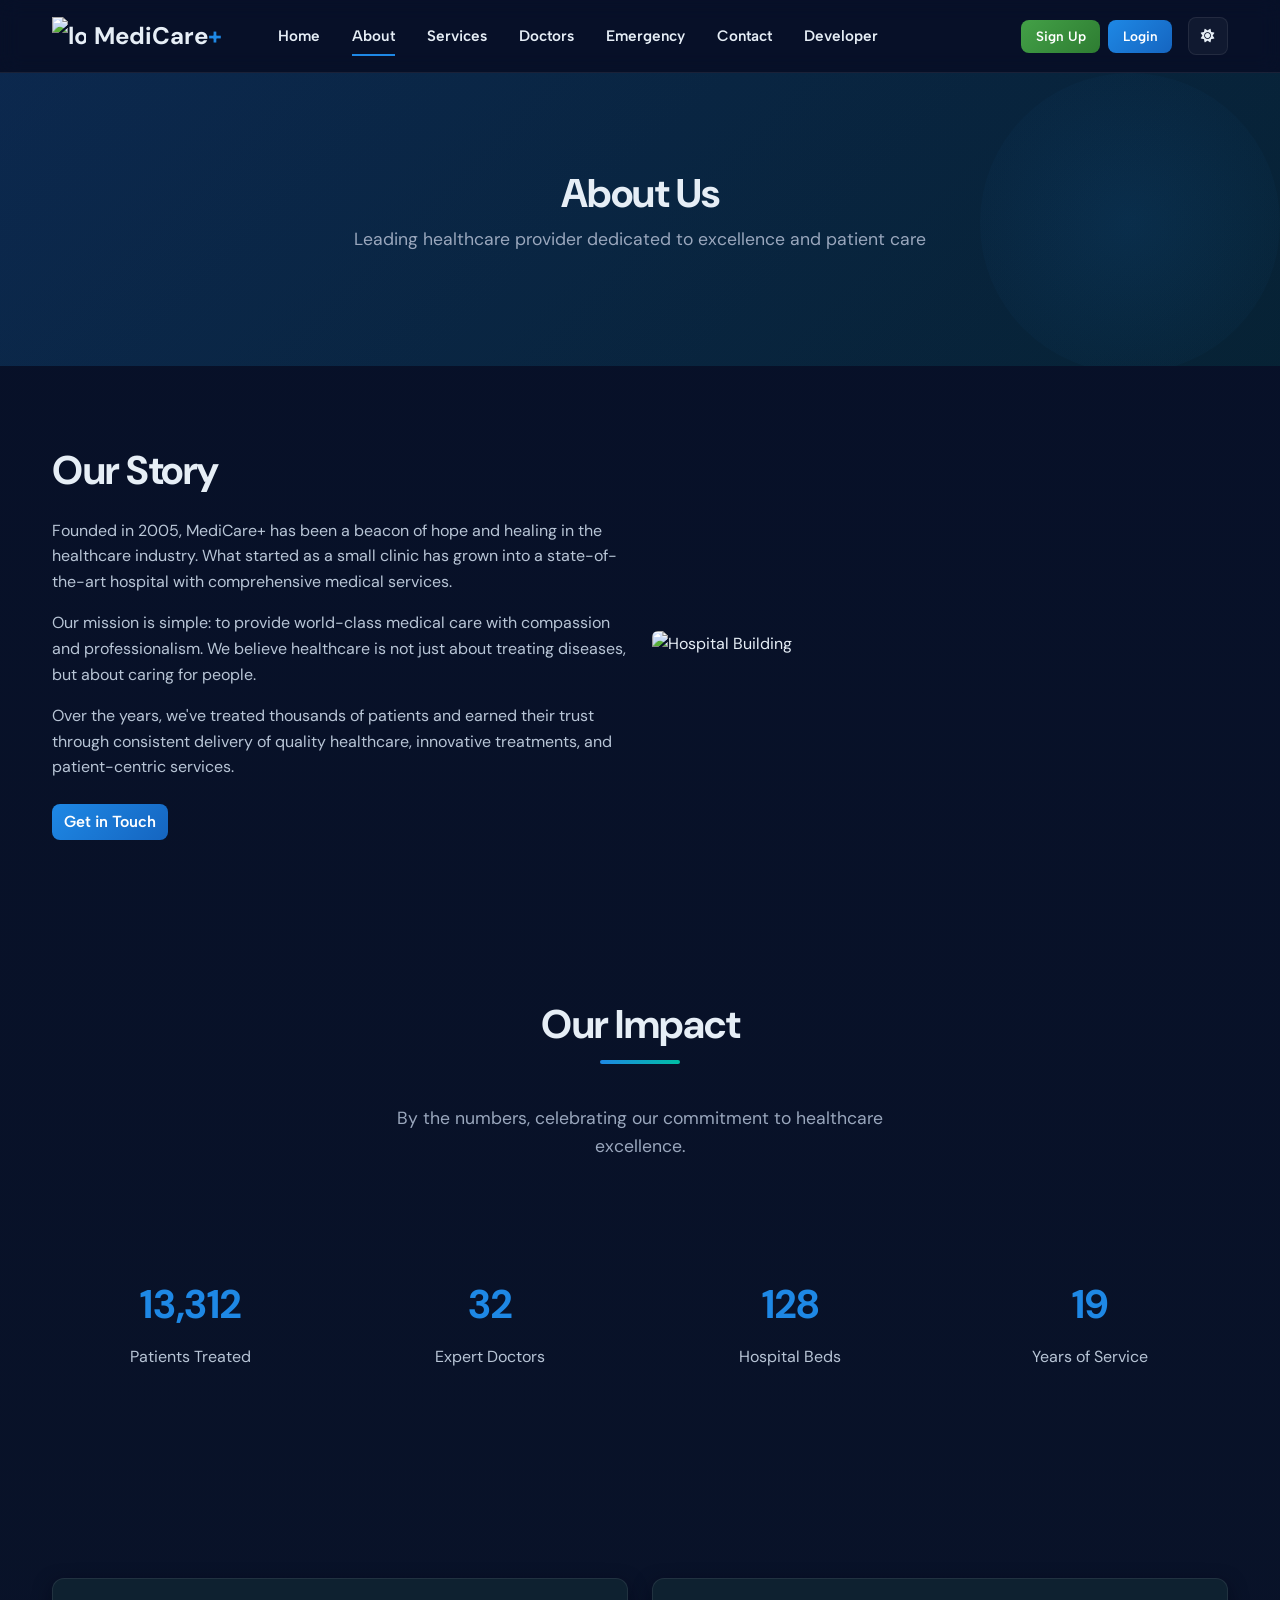
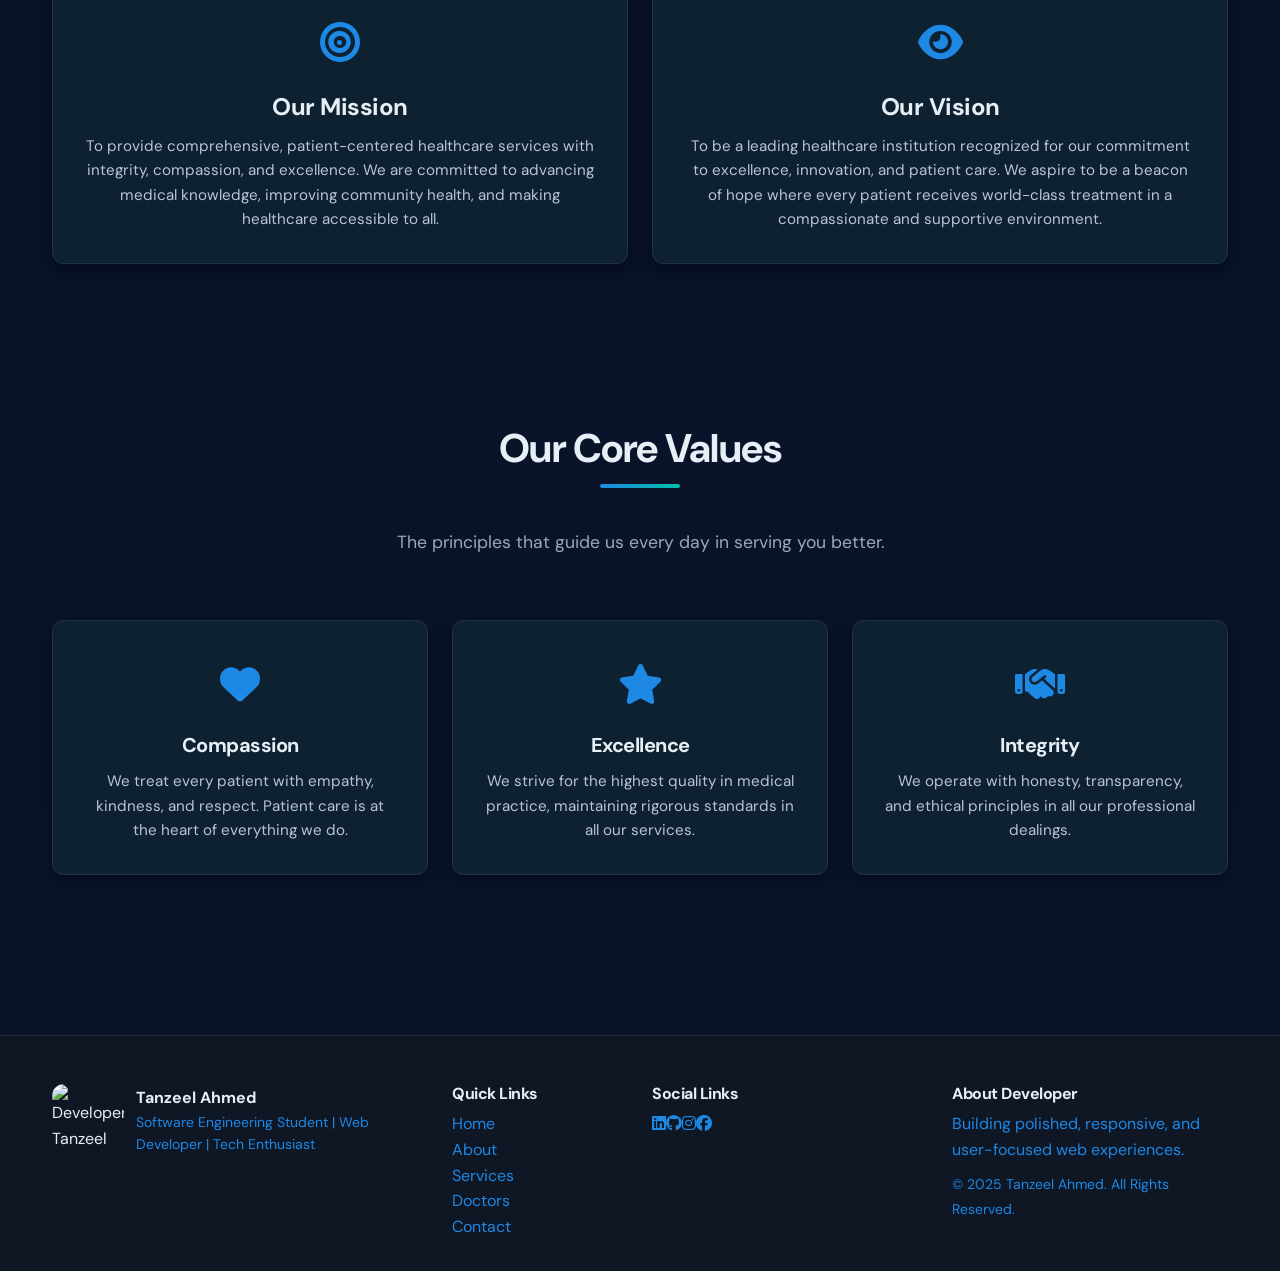
==== commit 0f5f497d: "cd" ====
--- a/about.html
+++ b/about.html
@@ -84,7 +84,7 @@
     <!-- PAGE HEADER -->
     <div class="page-header">
       <div class="container">
-            <h1 data-aos="fade-up">About Us</h1>
+        <h1 data-aos="fade-up">About Us</h1>
         <p data-aos="fade-up" data-aos-delay="100">
           Leading healthcare provider dedicated to excellence and patient care
         </p>
